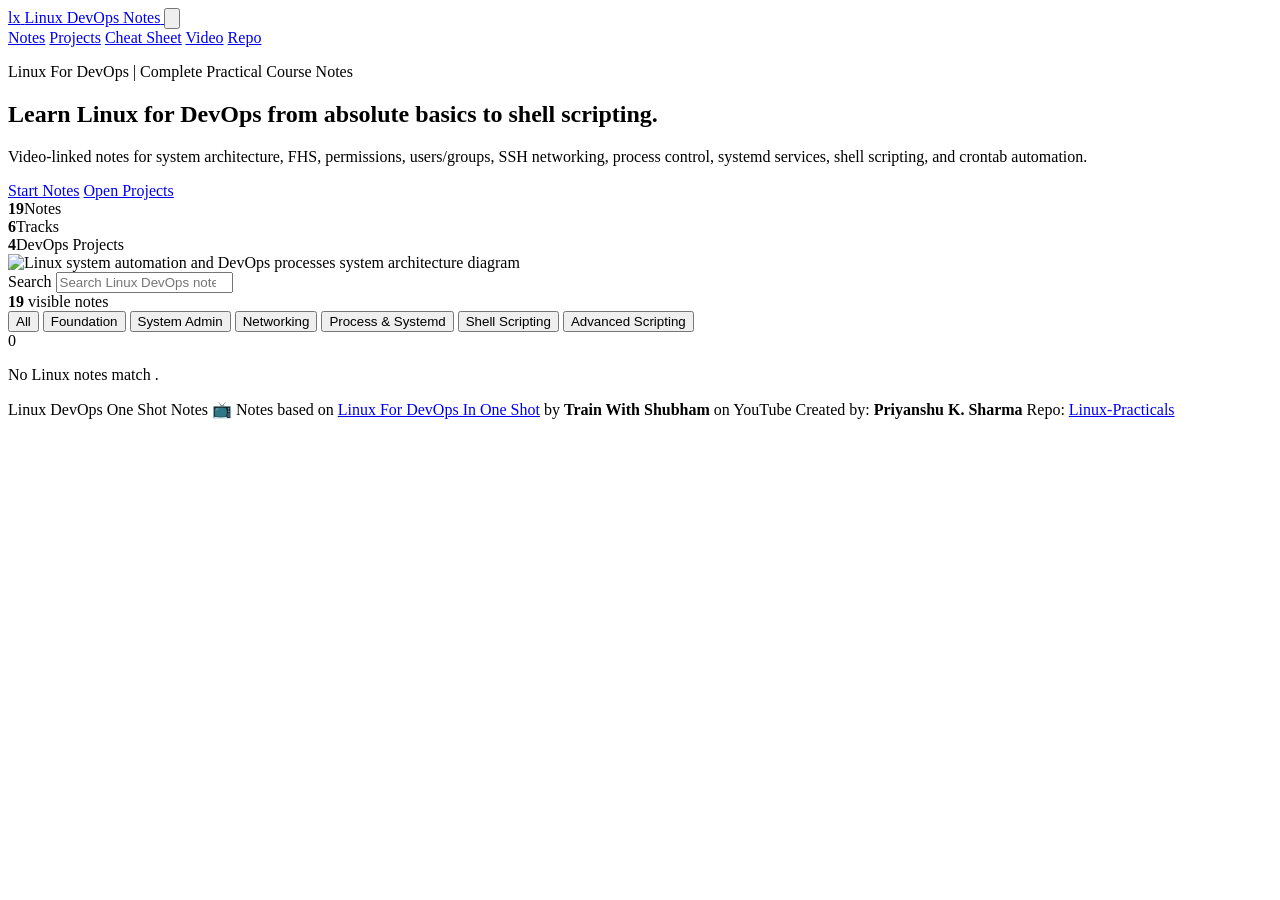
==== index.html @ 7790a695 "feat: implement full static site structure, project portfolio display, and note viewing functionalit" ====
<!DOCTYPE html>
<html lang="en">
<head>
  <meta charset="UTF-8">
  <meta name="viewport" content="width=device-width, initial-scale=1.0">
  <title>Linux For DevOps | One Shot Hindi Notes</title>
  <meta name="description" content="Multipage Linux and shell scripting notes based on Linux For DevOps In One Shot with hands-on DevOps scripts.">
  <link rel="preconnect" href="https://fonts.googleapis.com">
  <link rel="preconnect" href="https://fonts.gstatic.com" crossorigin>
  <link href="https://fonts.googleapis.com/css2?family=DM+Sans:wght@400;500;600;700&family=Space+Mono:wght@400;700&display=swap" rel="stylesheet">
  <link rel="icon" href="assets/favicon.svg" type="image/svg+xml">
  <link rel="stylesheet" href="assets/css/site.css">
</head>
<body>
  <header class="site-header">
    <a class="brand" href="index.html" aria-label="Linux Notes home">
      <span class="brand-mark">lx</span>
      <span>Linux DevOps Notes</span>
    </a>
    <button class="nav-toggle" id="navToggle" aria-label="Toggle navigation" aria-expanded="false" aria-controls="siteNav">
      <svg viewBox="0 0 18 18" aria-hidden="true">
        <line x1="1" y1="4" x2="17" y2="4"/>
        <line x1="1" y1="9" x2="17" y2="9"/>
        <line x1="1" y1="14" x2="17" y2="14"/>
      </svg>
    </button>
    <nav class="site-nav" id="siteNav" aria-label="Primary navigation">
      <a class="active" href="index.html">Notes</a>
      <a href="projects.html">Projects</a>
      <a href="cheat-sheet.html">Cheat Sheet</a>
      <a href="https://www.youtube.com/watch?v=e01GGTKmtpc" target="_blank" rel="noreferrer">Video</a>
      <a href="https://github.com/PriyanshuKSharma/Linux-Practicals" target="_blank" rel="noreferrer">Repo</a>
    </nav>
  </header>

  <section class="hero">
    <div class="hero-copy">
      <p class="eyebrow">Linux For DevOps | Complete Practical Course Notes</p>
      <h1>Learn Linux for DevOps from absolute basics to shell scripting.</h1>
      <p class="hero-sub">
        Video-linked notes for system architecture, FHS, permissions, users/groups, SSH networking, process control, systemd services, shell scripting, and crontab automation.
      </p>
      <div class="hero-actions">
        <a class="btn primary" href="note.html?id=intro">Start Notes</a>
        <a class="btn" href="projects.html">Open Projects</a>
      </div>
      <div class="hero-stats" aria-label="Site statistics">
        <div><strong id="statNotes">19</strong><span>Notes</span></div>
        <div><strong>6</strong><span>Tracks</span></div>
        <div><strong>4</strong><span>DevOps Projects</span></div>
      </div>
    </div>
    <div class="hero-illustration" aria-hidden="true">
      <img src="assets/hero-illustration.png" alt="Linux system automation and DevOps processes system architecture diagram">
    </div>
  </section>

  <section class="toolbar" aria-label="Notes search and filters">
    <label class="search-box" for="searchInput">
      <span>Search</span>
      <input id="searchInput" type="search" placeholder="Search Linux DevOps notes..." autocomplete="off">
    </label>
    <div class="visible-count"><strong id="visibleCount">19</strong> visible notes</div>
  </section>

  <div class="filter-bar" id="filterBar" aria-label="Note category filters">
    <button class="filter-btn active" data-cat="all">All</button>
    <button class="filter-btn" data-cat="foundation">Foundation</button>
    <button class="filter-btn" data-cat="system-admin">System Admin</button>
    <button class="filter-btn" data-cat="networking">Networking</button>
    <button class="filter-btn" data-cat="process-management">Process &amp; Systemd</button>
    <button class="filter-btn" data-cat="scripting-basics">Shell Scripting</button>
    <button class="filter-btn" data-cat="advanced-scripting">Advanced Scripting</button>
  </div>

  <main class="catalog" id="notesCatalog" aria-live="polite"></main>

  <div class="no-results" id="noResults">
    <div class="empty-mark">0</div>
    <p>No Linux notes match <strong id="noResultsQuery"></strong>.</p>
  </div>

  <footer class="site-footer">
    <span>Linux DevOps One Shot Notes</span>
    <span class="footer-credit">📺 Notes based on <a href="https://www.youtube.com/watch?v=e01GGTKmtpc" target="_blank" rel="noreferrer">Linux For DevOps In One Shot</a> by <strong>Train With Shubham</strong> on YouTube</span>
    <span>Created by: <strong>Priyanshu K. Sharma</strong></span>
    <span>Repo: <a href="https://github.com/PriyanshuKSharma/Linux-Practicals" target="_blank" rel="noreferrer">Linux-Practicals</a></span>
  </footer>

  <script src="assets/js/linux-notes.js"></script>
  <script src="assets/js/home.js"></script>
  <script src="assets/js/nav-toggle.js"></script>
</body>
</html>
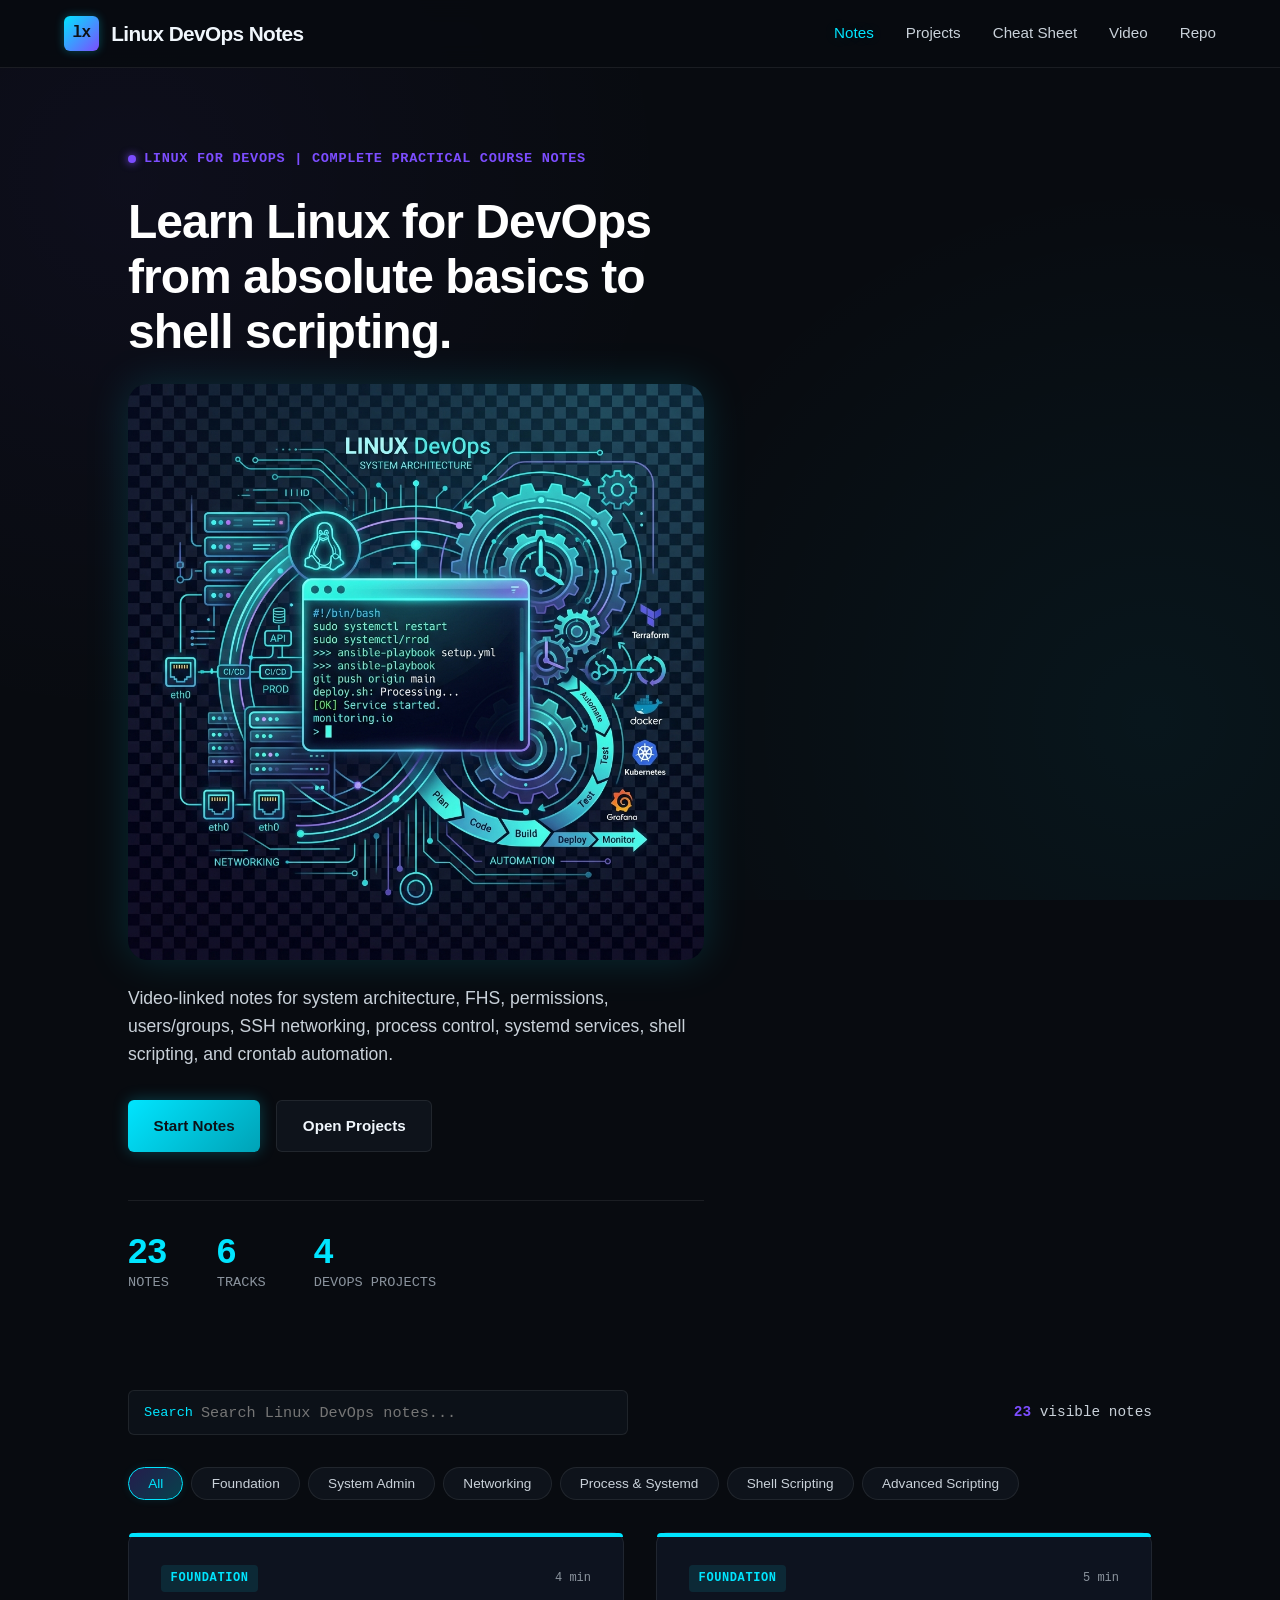
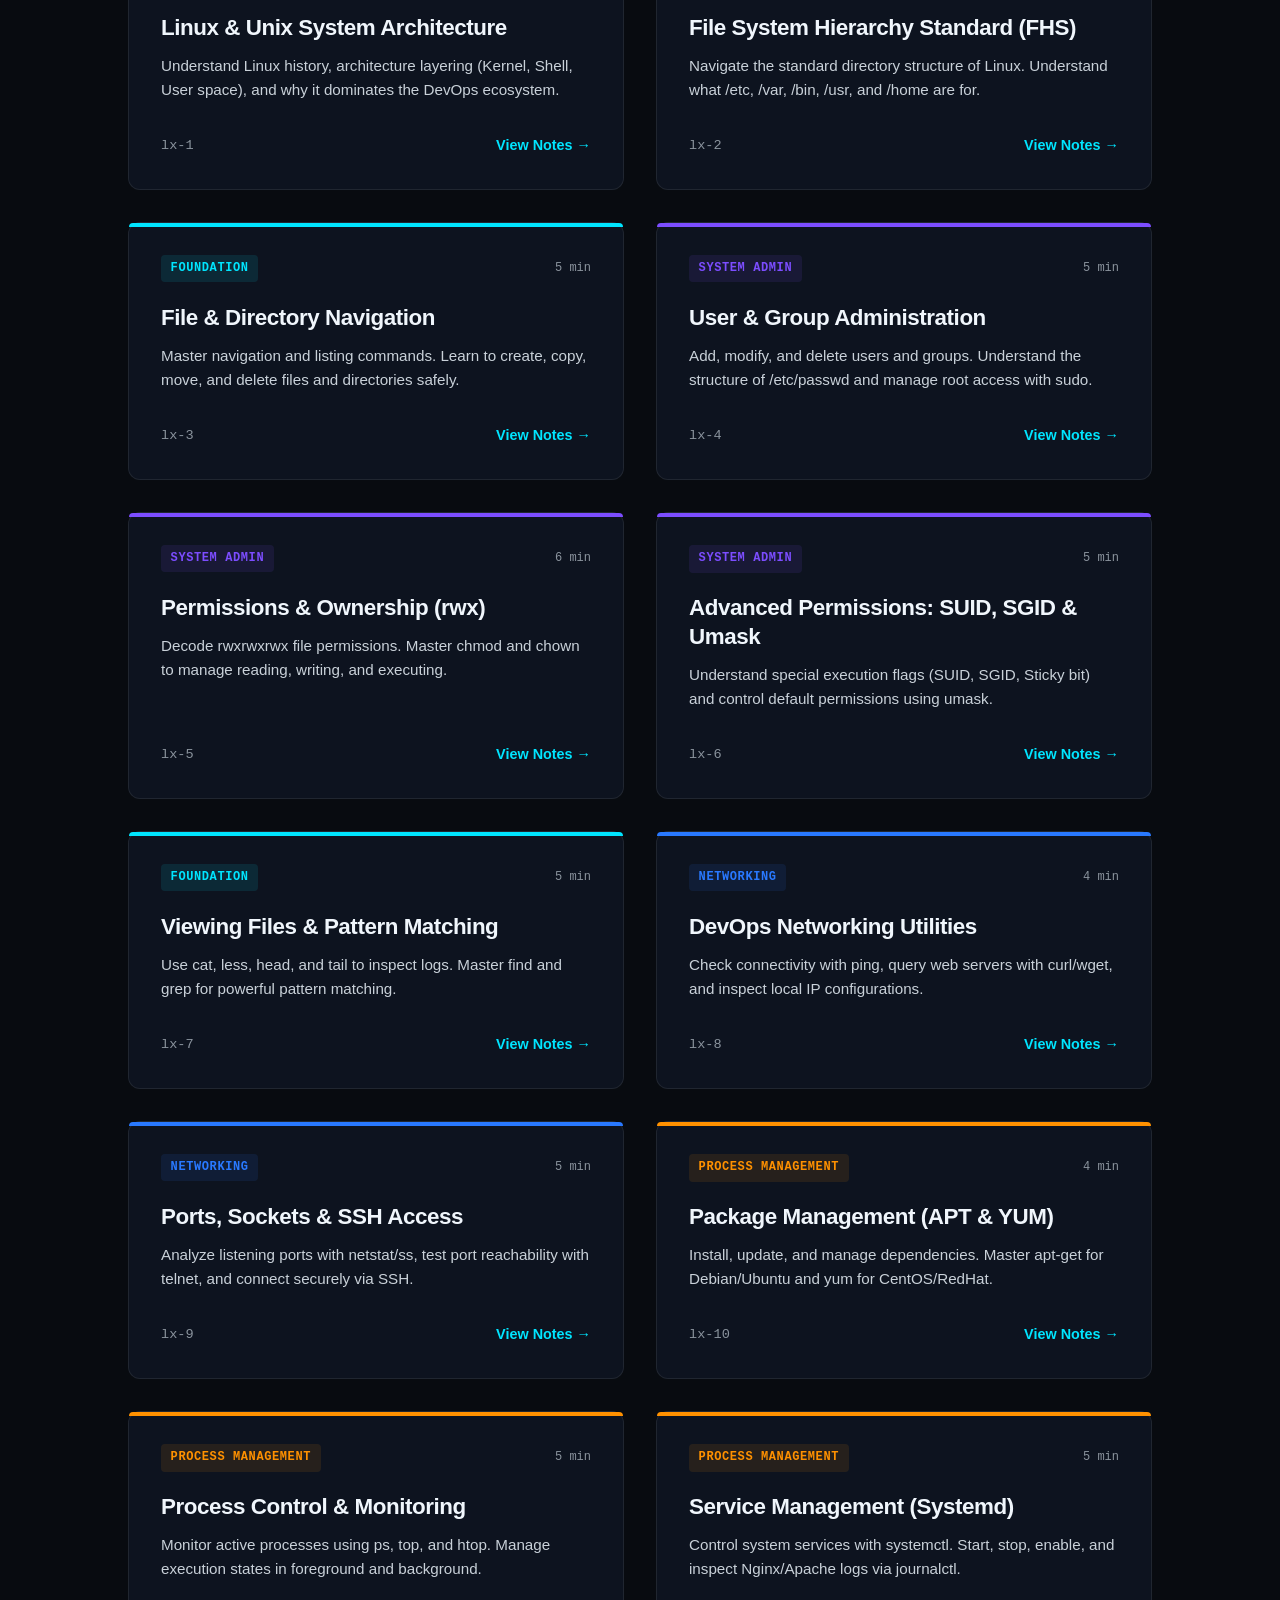
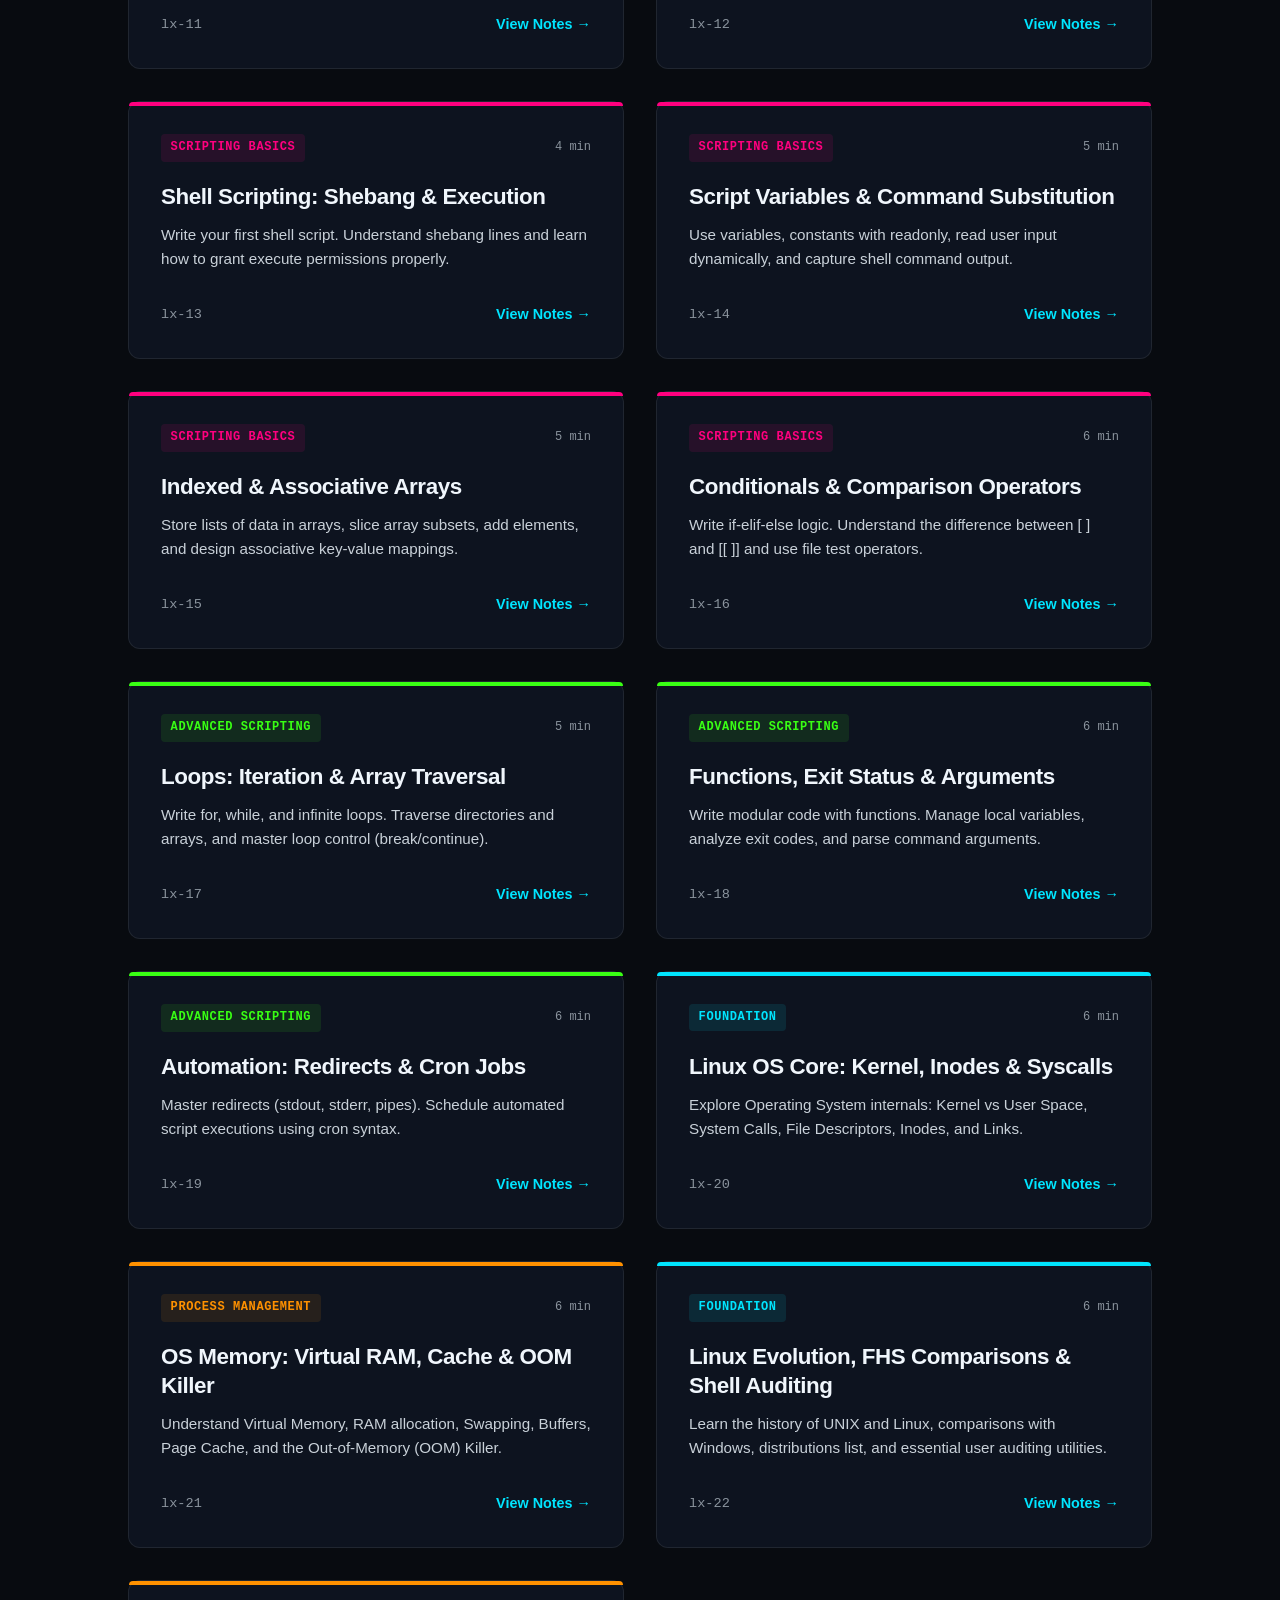
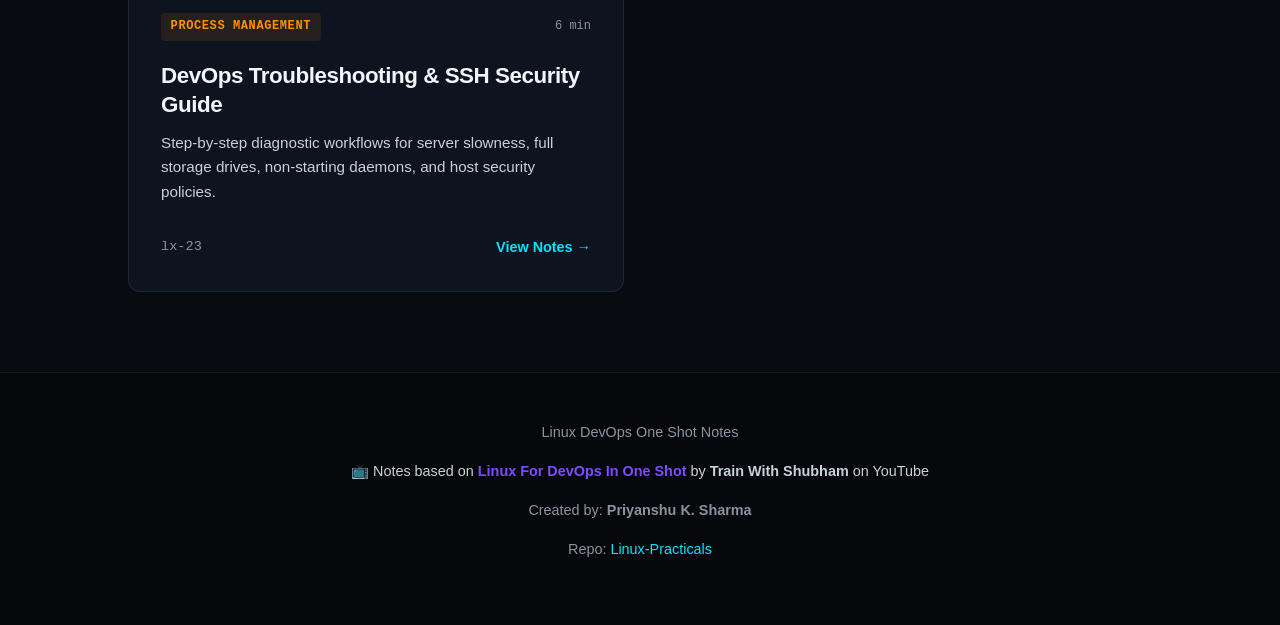
==== commit dc593d76: "refactor: update hero section layout using CSS grid for better element alignment and positioning" ====
--- a/index.html
+++ b/index.html
@@ -37,6 +37,9 @@
     <div class="hero-copy">
       <p class="eyebrow">Linux For DevOps | Complete Practical Course Notes</p>
       <h1>Learn Linux for DevOps from absolute basics to shell scripting.</h1>
+      <div class="hero-illustration" aria-hidden="true">
+        <img src="assets/hero-illustration.png" alt="Linux system automation and DevOps processes system architecture diagram">
+      </div>
       <p class="hero-sub">
         Video-linked notes for system architecture, FHS, permissions, users/groups, SSH networking, process control, systemd services, shell scripting, and crontab automation.
       </p>
@@ -49,9 +52,6 @@
         <div><strong>6</strong><span>Tracks</span></div>
         <div><strong>4</strong><span>DevOps Projects</span></div>
       </div>
-    </div>
-    <div class="hero-illustration" aria-hidden="true">
-      <img src="assets/hero-illustration.png" alt="Linux system automation and DevOps processes system architecture diagram">
     </div>
   </section>
 
--- a/assets/css/site.css
+++ b/assets/css/site.css
@@ -0,0 +1,1155 @@
+/* ==========================================================================
+   LINUX FOR DEVOPS NOTES - SITE.CSS
+   Theme: Teal-Cyberpunk / Terminal High-Tech
+   ========================================================================== */
+
+:root {
+  --bg-primary: #080b10;
+  --bg-secondary: #0e131b;
+  --bg-card: rgba(17, 25, 40, 0.65);
+  --bg-input: rgba(14, 19, 27, 0.8);
+  
+  --border-color: rgba(255, 255, 255, 0.08);
+  --border-color-glow: rgba(0, 229, 255, 0.25);
+  
+  --accent-teal: #00e5ff;
+  --accent-teal-glow: rgba(0, 229, 255, 0.15);
+  --accent-teal-dark: #00a2b6;
+  
+  --accent-purple: #7c4dff;
+  --accent-purple-glow: rgba(124, 77, 255, 0.2);
+  --accent-purple-dark: #5c35c9;
+  
+  --accent-green: #39ff14;
+  --accent-orange: #ff9100;
+  --accent-pink: #ff007f;
+  --accent-blue: #2979ff;
+
+  --text-primary: #f0f6fc;
+  --text-secondary: #c9d1d9;
+  --text-muted: #8b949e;
+  --text-inverse: #0d1117;
+  
+  --font-sans: 'DM Sans', -apple-system, BlinkMacSystemFont, "Segoe UI", Roboto, sans-serif;
+  --font-mono: 'Space Mono', SFMono-Regular, Consolas, "Liberation Mono", monospace;
+  
+  --transition-smooth: all 0.3s cubic-bezier(0.25, 0.8, 0.25, 1);
+  --shadow-glow: 0 0 15px rgba(0, 229, 255, 0.15);
+  --shadow-card: 0 8px 32px 0 rgba(0, 0, 0, 0.37);
+  --radius-sm: 6px;
+  --radius-md: 12px;
+  --radius-lg: 20px;
+}
+
+/* ==========================================================================
+   Base & Resets
+   ========================================================================== */
+
+* {
+  box-sizing: border-box;
+  margin: 0;
+  padding: 0;
+}
+
+html, body {
+  min-height: 100vh;
+  background-color: var(--bg-primary);
+  background-image: 
+    radial-gradient(circle at 10% 20%, rgba(124, 77, 255, 0.05) 0%, transparent 40%),
+    radial-gradient(circle at 90% 80%, rgba(0, 229, 255, 0.05) 0%, transparent 40%);
+  background-attachment: fixed;
+  color: var(--text-primary);
+  font-family: var(--font-sans);
+  line-height: 1.6;
+  -webkit-font-smoothing: antialiased;
+  -moz-osx-font-smoothing: grayscale;
+}
+
+/* Custom Scrollbar */
+::-webkit-scrollbar {
+  width: 10px;
+  height: 10px;
+}
+::-webkit-scrollbar-track {
+  background: var(--bg-primary);
+}
+::-webkit-scrollbar-thumb {
+  background: var(--bg-secondary);
+  border: 2px solid var(--bg-primary);
+  border-radius: 5px;
+}
+::-webkit-scrollbar-thumb:hover {
+  background: var(--accent-teal-dark);
+}
+
+a {
+  color: var(--accent-teal);
+  text-decoration: none;
+  transition: var(--transition-smooth);
+}
+a:hover {
+  color: var(--text-primary);
+  text-shadow: 0 0 8px rgba(0, 229, 255, 0.5);
+}
+
+/* ==========================================================================
+   Typography
+   ========================================================================== */
+
+h1, h2, h3, h4, h5, h6 {
+  font-weight: 700;
+  letter-spacing: -0.02em;
+  line-height: 1.25;
+  color: var(--text-primary);
+}
+
+/* ==========================================================================
+   Header Component
+   ========================================================================== */
+
+.site-header {
+  position: sticky;
+  top: 0;
+  z-index: 100;
+  display: flex;
+  justify-content: space-between;
+  align-items: center;
+  padding: 1rem 5%;
+  background: rgba(8, 11, 16, 0.85);
+  backdrop-filter: blur(12px);
+  -webkit-backdrop-filter: blur(12px);
+  border-bottom: 1px solid var(--border-color);
+  transition: var(--transition-smooth);
+}
+
+.brand {
+  display: flex;
+  align-items: center;
+  gap: 0.75rem;
+  font-size: 1.3rem;
+  font-weight: 700;
+  letter-spacing: -0.03em;
+  color: var(--text-primary);
+}
+.brand-mark {
+  display: flex;
+  align-items: center;
+  justify-content: center;
+  width: 2.2rem;
+  height: 2.2rem;
+  border-radius: var(--radius-sm);
+  background: linear-gradient(135deg, var(--accent-teal), var(--accent-purple));
+  color: var(--text-inverse);
+  font-family: var(--font-mono);
+  font-size: 1rem;
+  font-weight: bold;
+  box-shadow: 0 0 10px rgba(0, 229, 255, 0.3);
+}
+
+.nav-toggle {
+  display: none;
+  background: none;
+  border: none;
+  cursor: pointer;
+  padding: 0.5rem;
+}
+.nav-toggle svg {
+  width: 24px;
+  height: 24px;
+  stroke: var(--text-primary);
+  stroke-width: 2;
+  stroke-linecap: round;
+}
+
+.site-nav {
+  display: flex;
+  align-items: center;
+  gap: 2rem;
+}
+.site-nav a {
+  font-size: 0.95rem;
+  font-weight: 500;
+  color: var(--text-secondary);
+}
+.site-nav a.active,
+.site-nav a:hover {
+  color: var(--accent-teal);
+  text-shadow: var(--shadow-glow);
+}
+
+/* ==========================================================================
+   Hero Section
+   ========================================================================== */
+
+.hero {
+  display: grid;
+  grid-template-columns: 1.2fr 0.8fr;
+  align-items: center;
+  gap: 4rem;
+  padding: 5rem 10% 4rem;
+  max-width: 1400px;
+  margin: 0 auto;
+}
+
+.hero-copy {
+  display: flex;
+  flex-direction: column;
+  gap: 1.5rem;
+}
+
+.eyebrow {
+  font-family: var(--font-mono);
+  font-size: 0.85rem;
+  font-weight: bold;
+  letter-spacing: 0.05em;
+  text-transform: uppercase;
+  color: var(--accent-purple);
+  display: flex;
+  align-items: center;
+  gap: 0.5rem;
+}
+.eyebrow::before {
+  content: "";
+  display: inline-block;
+  width: 8px;
+  height: 8px;
+  border-radius: 50%;
+  background: var(--accent-purple);
+  box-shadow: 0 0 8px var(--accent-purple);
+}
+
+.hero h1 {
+  font-size: 3rem;
+  line-height: 1.15;
+  color: #ffffff;
+}
+
+.hero-sub {
+  font-size: 1.1rem;
+  color: var(--text-secondary);
+  max-width: 580px;
+}
+
+.hero-actions {
+  display: flex;
+  gap: 1rem;
+  margin-top: 0.5rem;
+}
+
+.btn {
+  display: inline-flex;
+  align-items: center;
+  justify-content: center;
+  padding: 0.8rem 1.6rem;
+  border-radius: var(--radius-sm);
+  font-size: 0.95rem;
+  font-weight: 600;
+  cursor: pointer;
+  transition: var(--transition-smooth);
+  background: var(--bg-secondary);
+  border: 1px solid var(--border-color);
+  color: var(--text-primary);
+}
+.btn:hover {
+  border-color: var(--accent-teal);
+  transform: translateY(-2px);
+  box-shadow: 0 5px 15px rgba(0, 0, 0, 0.3);
+}
+.btn.primary {
+  background: linear-gradient(135deg, var(--accent-teal), var(--accent-teal-dark));
+  color: var(--text-inverse);
+  border: none;
+  box-shadow: 0 0 15px rgba(0, 229, 255, 0.25);
+}
+.btn.primary:hover {
+  box-shadow: 0 0 25px rgba(0, 229, 255, 0.45);
+  transform: translateY(-2px);
+}
+
+.hero-stats {
+  display: flex;
+  gap: 3rem;
+  margin-top: 1.5rem;
+  padding-top: 2rem;
+  border-top: 1px solid var(--border-color);
+}
+.hero-stats div {
+  display: flex;
+  flex-direction: column;
+}
+.hero-stats strong {
+  font-size: 2.2rem;
+  font-weight: 700;
+  color: var(--accent-teal);
+  line-height: 1;
+}
+.hero-stats span {
+  font-size: 0.85rem;
+  font-family: var(--font-mono);
+  color: var(--text-muted);
+  text-transform: uppercase;
+  margin-top: 0.25rem;
+}
+
+.hero-illustration {
+  display: flex;
+  justify-content: center;
+  align-items: center;
+}
+.hero-illustration img {
+  max-width: 100%;
+  height: auto;
+  border-radius: var(--radius-lg);
+  filter: drop-shadow(0 0 20px rgba(0, 229, 255, 0.15));
+}
+
+/* ==========================================================================
+   Toolbar & Filters
+   ========================================================================== */
+
+.toolbar {
+  display: flex;
+  justify-content: space-between;
+  align-items: center;
+  gap: 2rem;
+  padding: 2rem 10% 1rem;
+  max-width: 1400px;
+  margin: 0 auto;
+}
+
+.search-box {
+  position: relative;
+  display: flex;
+  align-items: center;
+  flex: 1;
+  max-width: 500px;
+}
+.search-box span {
+  position: absolute;
+  left: 1rem;
+  font-family: var(--font-mono);
+  font-size: 0.85rem;
+  color: var(--accent-teal);
+  pointer-events: none;
+}
+.search-box input {
+  width: 100%;
+  padding: 0.8rem 1rem 0.8rem 4.5rem;
+  border-radius: var(--radius-sm);
+  background: var(--bg-input);
+  border: 1px solid var(--border-color);
+  color: var(--text-primary);
+  font-family: var(--font-mono);
+  font-size: 0.95rem;
+  outline: none;
+  transition: var(--transition-smooth);
+}
+.search-box input:focus {
+  border-color: var(--accent-teal);
+  box-shadow: 0 0 12px rgba(0, 229, 255, 0.15);
+}
+
+.visible-count {
+  font-size: 0.9rem;
+  color: var(--text-secondary);
+  font-family: var(--font-mono);
+}
+.visible-count strong {
+  color: var(--accent-purple);
+}
+
+.filter-bar {
+  display: flex;
+  flex-wrap: wrap;
+  gap: 0.5rem;
+  padding: 1rem 10% 2rem;
+  max-width: 1400px;
+  margin: 0 auto;
+}
+
+.filter-btn {
+  background: var(--bg-secondary);
+  border: 1px solid var(--border-color);
+  color: var(--text-secondary);
+  padding: 0.5rem 1.2rem;
+  border-radius: 30px;
+  font-size: 0.85rem;
+  font-weight: 500;
+  cursor: pointer;
+  transition: var(--transition-smooth);
+}
+.filter-btn:hover {
+  border-color: var(--accent-teal);
+  color: var(--text-primary);
+}
+.filter-btn.active {
+  background: linear-gradient(135deg, rgba(124, 77, 255, 0.25), rgba(0, 229, 255, 0.25));
+  border-color: var(--accent-teal);
+  color: var(--accent-teal);
+  box-shadow: 0 0 8px rgba(0, 229, 255, 0.1);
+}
+
+/* ==========================================================================
+   Catalog (Cards Grid)
+   ========================================================================== */
+
+.catalog {
+  display: grid;
+  grid-template-columns: repeat(auto-fill, minmax(340px, 1fr));
+  gap: 2rem;
+  padding: 0 10% 5rem;
+  max-width: 1400px;
+  margin: 0 auto;
+  min-height: 200px;
+}
+
+.note-card {
+  position: relative;
+  display: flex;
+  flex-direction: column;
+  background: var(--bg-card);
+  border: 1px solid var(--border-color);
+  border-radius: var(--radius-md);
+  padding: 2rem;
+  backdrop-filter: blur(16px);
+  -webkit-backdrop-filter: blur(16px);
+  transition: var(--transition-smooth);
+}
+.note-card::before {
+  content: "";
+  position: absolute;
+  top: 0;
+  left: 0;
+  width: 100%;
+  height: 4px;
+  border-top-left-radius: var(--radius-md);
+  border-top-right-radius: var(--radius-md);
+  background: transparent;
+  transition: var(--transition-smooth);
+}
+.note-card:hover {
+  transform: translateY(-5px);
+  border-color: var(--border-color-glow);
+  box-shadow: var(--shadow-card), 0 5px 15px rgba(0, 229, 255, 0.05);
+}
+
+/* Tracks Color Coding */
+.note-card[data-track="foundation"]::before { background: var(--accent-teal); }
+.note-card[data-track="system-admin"]::before { background: var(--accent-purple); }
+.note-card[data-track="networking"]::before { background: var(--accent-blue); }
+.note-card[data-track="process-management"]::before { background: var(--accent-orange); }
+.note-card[data-track="scripting-basics"]::before { background: var(--accent-pink); }
+.note-card[data-track="advanced-scripting"]::before { background: var(--accent-green); }
+
+.card-meta {
+  display: flex;
+  justify-content: space-between;
+  align-items: center;
+  margin-bottom: 1.25rem;
+}
+.card-track {
+  font-family: var(--font-mono);
+  font-size: 0.75rem;
+  font-weight: bold;
+  text-transform: uppercase;
+  letter-spacing: 0.05em;
+  padding: 0.25rem 0.6rem;
+  border-radius: 4px;
+  background: rgba(255, 255, 255, 0.05);
+}
+
+.note-card[data-track="foundation"] .card-track { color: var(--accent-teal); background: rgba(0, 229, 255, 0.1); }
+.note-card[data-track="system-admin"] .card-track { color: var(--accent-purple); background: rgba(124, 77, 255, 0.1); }
+.note-card[data-track="networking"] .card-track { color: var(--accent-blue); background: rgba(41, 121, 255, 0.1); }
+.note-card[data-track="process-management"] .card-track { color: var(--accent-orange); background: rgba(255, 145, 0, 0.1); }
+.note-card[data-track="scripting-basics"] .card-track { color: var(--accent-pink); background: rgba(255, 0, 127, 0.1); }
+.note-card[data-track="advanced-scripting"] .card-track { color: var(--accent-green); background: rgba(57, 255, 20, 0.1); }
+
+.card-read-time {
+  font-family: var(--font-mono);
+  font-size: 0.75rem;
+  color: var(--text-muted);
+}
+
+.note-card h3 {
+  font-size: 1.4rem;
+  margin-bottom: 0.75rem;
+  color: var(--text-primary);
+  line-height: 1.3;
+}
+.note-card p {
+  font-size: 0.95rem;
+  color: var(--text-secondary);
+  margin-bottom: 2rem;
+  flex-grow: 1;
+}
+
+.card-footer {
+  display: flex;
+  justify-content: space-between;
+  align-items: center;
+  margin-top: auto;
+}
+.card-num {
+  font-family: var(--font-mono);
+  font-size: 0.85rem;
+  color: var(--text-muted);
+}
+.card-link {
+  font-weight: 600;
+  font-size: 0.9rem;
+  display: flex;
+  align-items: center;
+  gap: 0.25rem;
+}
+.card-link::after {
+  content: "→";
+  transition: transform 0.2s ease;
+}
+.note-card:hover .card-link::after {
+  transform: translateX(4px);
+}
+
+/* ==========================================================================
+   No Results & Empty States
+   ========================================================================== */
+
+.no-results {
+  display: none;
+  flex-direction: column;
+  align-items: center;
+  justify-content: center;
+  text-align: center;
+  padding: 4rem 10%;
+  max-width: 600px;
+  margin: 0 auto;
+  gap: 1rem;
+}
+.no-results.visible {
+  display: flex;
+}
+.empty-mark {
+  font-family: var(--font-mono);
+  font-size: 5rem;
+  font-weight: 700;
+  line-height: 1;
+  color: var(--accent-purple);
+  opacity: 0.3;
+}
+.no-results p {
+  font-size: 1.1rem;
+  color: var(--text-secondary);
+}
+.no-results strong {
+  color: var(--accent-teal);
+  font-family: var(--font-mono);
+}
+
+/* ==========================================================================
+   Note Detail View Layout (`note.html`)
+   ========================================================================== */
+
+.note-view-container {
+  display: grid;
+  grid-template-columns: 320px 1fr;
+  max-width: 1600px;
+  margin: 0 auto;
+  padding: 2rem 5% 5rem;
+  gap: 3rem;
+}
+
+/* Sidebar Index */
+.note-sidebar {
+  position: sticky;
+  top: 6rem;
+  max-height: calc(100vh - 8rem);
+  overflow-y: auto;
+  padding-right: 1rem;
+  display: flex;
+  flex-direction: column;
+  gap: 2rem;
+  border-right: 1px solid var(--border-color);
+}
+.sidebar-track-group {
+  display: flex;
+  flex-direction: column;
+  gap: 0.5rem;
+}
+.sidebar-track-title {
+  font-family: var(--font-mono);
+  font-size: 0.75rem;
+  font-weight: bold;
+  text-transform: uppercase;
+  color: var(--text-muted);
+  letter-spacing: 0.05em;
+  margin-bottom: 0.25rem;
+}
+.sidebar-list {
+  display: flex;
+  flex-direction: column;
+  gap: 0.25rem;
+  list-style: none;
+}
+.sidebar-list a {
+  display: block;
+  font-size: 0.9rem;
+  padding: 0.4rem 0.8rem;
+  border-radius: var(--radius-sm);
+  color: var(--text-secondary);
+  transition: var(--transition-smooth);
+}
+.sidebar-list a:hover {
+  background: rgba(255, 255, 255, 0.03);
+  color: var(--accent-teal);
+}
+.sidebar-list li.active a {
+  background: rgba(0, 229, 255, 0.08);
+  border: 1px solid rgba(0, 229, 255, 0.15);
+  color: var(--accent-teal);
+  font-weight: 600;
+}
+
+/* Note Content Area */
+.note-content-wrapper {
+  max-width: 900px;
+}
+.breadcrumbs {
+  font-family: var(--font-mono);
+  font-size: 0.85rem;
+  color: var(--text-muted);
+  margin-bottom: 1.5rem;
+  display: flex;
+  align-items: center;
+  gap: 0.5rem;
+}
+.breadcrumbs span {
+  color: var(--text-secondary);
+}
+
+.note-header {
+  margin-bottom: 3rem;
+  border-bottom: 1px solid var(--border-color);
+  padding-bottom: 2rem;
+}
+.note-header-meta {
+  display: flex;
+  align-items: center;
+  gap: 1.5rem;
+  margin-bottom: 1rem;
+}
+.note-header h1 {
+  font-size: 2.8rem;
+  letter-spacing: -0.03em;
+  color: var(--text-light);
+  margin-bottom: 1rem;
+}
+.video-timestamp-btn {
+  display: inline-flex;
+  align-items: center;
+  gap: 0.5rem;
+  font-family: var(--font-mono);
+  font-size: 0.85rem;
+  font-weight: bold;
+  color: #ff0000;
+  background: rgba(255, 0, 0, 0.08);
+  border: 1px solid rgba(255, 0, 0, 0.2);
+  padding: 0.4rem 0.8rem;
+  border-radius: 4px;
+  transition: var(--transition-smooth);
+}
+.video-timestamp-btn:hover {
+  background: #ff0000;
+  color: #ffffff;
+  box-shadow: 0 0 10px rgba(255, 0, 0, 0.3);
+}
+.video-timestamp-btn svg {
+  fill: currentColor;
+  width: 14px;
+  height: 14px;
+}
+
+/* Tab Panels & Accordions */
+.content-section {
+  display: flex;
+  flex-direction: column;
+  gap: 2.5rem;
+}
+.concept-block h2 {
+  font-size: 1.6rem;
+  margin-bottom: 1rem;
+  color: var(--accent-teal);
+  border-left: 4px solid var(--accent-teal);
+  padding-left: 0.75rem;
+}
+.concept-block p {
+  color: var(--text-secondary);
+  font-size: 1.05rem;
+  margin-bottom: 1.5rem;
+}
+
+/* Callout Alerts */
+.callout {
+  border-radius: var(--radius-sm);
+  border-left: 4px solid;
+  padding: 1.25rem 1.5rem;
+  margin: 1.5rem 0;
+  background: var(--bg-secondary);
+}
+.callout.tip {
+  border-color: var(--accent-teal);
+  background: rgba(0, 229, 255, 0.03);
+}
+.callout.warning {
+  border-color: var(--accent-orange);
+  background: rgba(255, 145, 0, 0.03);
+}
+.callout-title {
+  font-family: var(--font-mono);
+  font-size: 0.85rem;
+  font-weight: bold;
+  text-transform: uppercase;
+  margin-bottom: 0.5rem;
+  letter-spacing: 0.05em;
+  display: flex;
+  align-items: center;
+  gap: 0.5rem;
+}
+.callout.tip .callout-title { color: var(--accent-teal); }
+.callout.warning .callout-title { color: var(--accent-orange); }
+
+/* Code terminal view */
+.terminal-block {
+  background: #05080c;
+  border: 1px solid var(--border-color);
+  border-radius: var(--radius-md);
+  margin: 1.5rem 0;
+  overflow: hidden;
+  box-shadow: 0 10px 30px rgba(0,0,0,0.4);
+}
+.terminal-header {
+  background: #0c1017;
+  padding: 0.75rem 1.25rem;
+  display: flex;
+  justify-content: space-between;
+  align-items: center;
+  border-bottom: 1px solid var(--border-color);
+}
+.terminal-dots {
+  display: flex;
+  gap: 0.35rem;
+}
+.terminal-dot {
+  width: 10px;
+  height: 10px;
+  border-radius: 50%;
+  background: rgba(255, 255, 255, 0.2);
+}
+.terminal-dot:nth-child(1) { background: #ff5f56; }
+.terminal-dot:nth-child(2) { background: #ffbd2e; }
+.terminal-dot:nth-child(3) { background: #27c93f; }
+.terminal-title {
+  font-family: var(--font-mono);
+  font-size: 0.8rem;
+  color: var(--text-muted);
+}
+.btn-copy {
+  background: transparent;
+  border: 1px solid var(--border-color);
+  color: var(--text-muted);
+  font-family: var(--font-mono);
+  font-size: 0.75rem;
+  padding: 0.25rem 0.5rem;
+  border-radius: 4px;
+  cursor: pointer;
+  transition: var(--transition-smooth);
+}
+.btn-copy:hover {
+  color: var(--accent-teal);
+  border-color: var(--accent-teal);
+}
+.terminal-content {
+  padding: 1.25rem;
+  overflow-x: auto;
+}
+.terminal-content pre {
+  margin: 0;
+}
+.terminal-content code {
+  font-family: var(--font-mono);
+  font-size: 0.92rem;
+  color: #a9b1d6;
+  white-space: pre;
+}
+
+/* Code tokens */
+.terminal-content .c-comment  { color: #565f89; font-style: italic; }
+.terminal-content .c-command  { color: #7cfc00; font-weight: bold; }
+.terminal-content .c-keyword  { color: #bb9af7; }
+.terminal-content .c-variable { color: #e0af68; }
+.terminal-content .c-string   { color: #9ece6a; }
+.terminal-content .c-prompt   { color: #00e5ff; font-weight: bold; user-select: none; }
+
+/* Note Pagination */
+.note-pagination {
+  display: flex;
+  justify-content: space-between;
+  gap: 2rem;
+  margin-top: 5rem;
+  padding-top: 2rem;
+  border-top: 1px solid var(--border-color);
+}
+.pag-btn {
+  display: flex;
+  flex-direction: column;
+  gap: 0.25rem;
+  flex: 1;
+  padding: 1.25rem;
+  background: var(--bg-card);
+  border: 1px solid var(--border-color);
+  border-radius: var(--radius-md);
+  transition: var(--transition-smooth);
+}
+.pag-btn:hover {
+  border-color: var(--accent-teal);
+  background: rgba(0, 229, 255, 0.02);
+  transform: translateY(-2px);
+}
+.pag-btn.next {
+  text-align: right;
+  align-items: flex-end;
+}
+.pag-label {
+  font-family: var(--font-mono);
+  font-size: 0.75rem;
+  color: var(--text-muted);
+  text-transform: uppercase;
+  letter-spacing: 0.05em;
+}
+.pag-title {
+  font-size: 1.1rem;
+  font-weight: 600;
+  color: var(--text-primary);
+}
+
+/* ==========================================================================
+   Cheat Sheet Page Layout (`cheat-sheet.html`)
+   ========================================================================== */
+
+.cheat-sheet-layout {
+  max-width: 1400px;
+  margin: 0 auto;
+  padding: 3rem 10% 5rem;
+}
+.cheat-sheet-header {
+  text-align: center;
+  max-width: 700px;
+  margin: 0 auto 3rem;
+}
+.cheat-sheet-header h1 {
+  font-size: 2.6rem;
+  margin-bottom: 1rem;
+}
+.cheat-sheet-header p {
+  font-size: 1.1rem;
+  color: var(--text-secondary);
+}
+
+.cheat-section {
+  margin-bottom: 4rem;
+}
+.cheat-section-title {
+  font-size: 1.6rem;
+  color: var(--accent-teal);
+  margin-bottom: 1.5rem;
+  border-bottom: 2px solid var(--border-color);
+  padding-bottom: 0.5rem;
+  display: flex;
+  align-items: center;
+  gap: 0.75rem;
+}
+
+.cheat-table-wrapper {
+  overflow-x: auto;
+  border-radius: var(--radius-md);
+  border: 1px solid var(--border-color);
+  background: var(--bg-card);
+}
+.cheat-table {
+  width: 100%;
+  border-collapse: collapse;
+  text-align: left;
+}
+.cheat-table th, 
+.cheat-table td {
+  padding: 1rem 1.5rem;
+  font-size: 0.95rem;
+}
+.cheat-table th {
+  background: #0f141f;
+  font-family: var(--font-mono);
+  font-size: 0.8rem;
+  color: var(--accent-purple);
+  text-transform: uppercase;
+  letter-spacing: 0.05em;
+  border-bottom: 1px solid var(--border-color);
+}
+.cheat-table tr {
+  border-bottom: 1px solid rgba(255, 255, 255, 0.04);
+}
+.cheat-table tr:last-child {
+  border-bottom: none;
+}
+.cheat-table td strong {
+  color: var(--text-light);
+}
+.cheat-table td code {
+  font-family: var(--font-mono);
+  color: var(--accent-teal);
+  background: rgba(0, 229, 255, 0.08);
+  padding: 0.25rem 0.5rem;
+  border-radius: 4px;
+  font-size: 0.9rem;
+}
+.cheat-table td.cmd-cell {
+  display: flex;
+  align-items: center;
+  justify-content: space-between;
+  gap: 1rem;
+}
+.cheat-table .btn-copy {
+  opacity: 0;
+  transition: var(--transition-smooth);
+}
+.cheat-table tr:hover .btn-copy {
+  opacity: 1;
+}
+
+/* ==========================================================================
+   Projects Page Layout (`projects.html`)
+   ========================================================================== */
+
+.projects-layout {
+  max-width: 1200px;
+  margin: 0 auto;
+  padding: 3rem 10% 5rem;
+}
+.projects-header {
+  text-align: center;
+  max-width: 700px;
+  margin: 0 auto 4rem;
+}
+.projects-header h1 {
+  font-size: 2.6rem;
+  margin-bottom: 1rem;
+}
+.projects-header p {
+  font-size: 1.1rem;
+  color: var(--text-secondary);
+}
+
+.projects-list {
+  display: flex;
+  flex-direction: column;
+  gap: 4rem;
+}
+.project-item {
+  display: grid;
+  grid-template-columns: 1fr;
+  background: var(--bg-card);
+  border: 1px solid var(--border-color);
+  border-radius: var(--radius-lg);
+  padding: 3rem;
+  gap: 2rem;
+  backdrop-filter: blur(16px);
+  -webkit-backdrop-filter: blur(16px);
+}
+.project-details {
+  display: flex;
+  flex-direction: column;
+  gap: 1.25rem;
+}
+.project-num {
+  font-family: var(--font-mono);
+  font-size: 0.85rem;
+  color: var(--accent-teal);
+  text-transform: uppercase;
+  font-weight: bold;
+}
+.project-details h2 {
+  font-size: 2rem;
+  color: var(--text-light);
+}
+.project-details p {
+  font-size: 1.05rem;
+  color: var(--text-secondary);
+}
+.project-steps {
+  list-style: none;
+  display: flex;
+  flex-direction: column;
+  gap: 0.75rem;
+  margin: 0.5rem 0 1.5rem;
+}
+.project-steps li {
+  display: flex;
+  align-items: flex-start;
+  gap: 0.75rem;
+  font-size: 0.95rem;
+  color: var(--text-secondary);
+}
+.project-steps li::before {
+  content: "✔";
+  color: var(--accent-green);
+  font-weight: bold;
+}
+.project-actions {
+  display: flex;
+  gap: 1rem;
+}
+
+/* ==========================================================================
+   Footer Component
+   ========================================================================== */
+
+.site-footer {
+  display: flex;
+  flex-direction: column;
+  align-items: center;
+  justify-content: center;
+  gap: 1rem;
+  padding: 3rem 10% 4rem;
+  border-top: 1px solid var(--border-color);
+  background: #05070a;
+  text-align: center;
+  font-size: 0.9rem;
+  color: var(--text-muted);
+}
+.site-footer span {
+  display: block;
+}
+.footer-credit {
+  color: var(--text-secondary);
+}
+.footer-credit a {
+  color: var(--accent-purple);
+  font-weight: 600;
+}
+
+/* ==========================================================================
+   Responsive Breakpoints
+   ========================================================================== */
+
+@media (max-width: 1024px) {
+  .hero {
+    grid-template-columns: 1fr;
+    gap: 3rem;
+    padding: 3rem 5% 4rem;
+    text-align: center;
+  }
+  .hero-copy {
+    align-items: center;
+  }
+  .hero-stats {
+    justify-content: center;
+    width: 100%;
+  }
+  .hero-sub {
+    margin: 0 auto;
+  }
+  .hero-illustration {
+    order: -1;
+    max-width: 500px;
+    margin: 0 auto;
+  }
+  
+  .note-view-container {
+    grid-template-columns: 1fr;
+    gap: 2rem;
+  }
+  .note-sidebar {
+    display: none; /* Hide sidebar index on tablets/mobile, can use index page for navigation */
+  }
+  .note-header h1 {
+    font-size: 2.2rem;
+  }
+}
+
+@media (max-width: 768px) {
+  .site-header {
+    padding: 1rem 1.5rem;
+  }
+  .nav-toggle {
+    display: block;
+  }
+  .site-nav {
+    position: absolute;
+    top: 100%;
+    left: 0;
+    width: 100%;
+    background: #080b10;
+    flex-direction: column;
+    padding: 1.5rem 0;
+    gap: 1.25rem;
+    border-bottom: 1px solid var(--border-color);
+    transform: translateY(-10px);
+    opacity: 0;
+    pointer-events: none;
+    transition: var(--transition-smooth);
+  }
+  .site-nav.open {
+    transform: translateY(0);
+    opacity: 1;
+    pointer-events: auto;
+  }
+  
+  .hero h1 {
+    font-size: 2.2rem;
+  }
+  .hero-stats {
+    gap: 1.5rem;
+  }
+  .hero-stats strong {
+    font-size: 1.8rem;
+  }
+  
+  .toolbar {
+    flex-direction: column;
+    align-items: stretch;
+    gap: 1rem;
+    padding: 1.5rem 1.5rem 0.5rem;
+  }
+  .filter-bar {
+    padding: 0.5rem 1.5rem 1.5rem;
+  }
+  .catalog {
+    padding: 0 1.5rem 4rem;
+    grid-template-columns: 1fr;
+  }
+  
+  .note-view-container {
+    padding: 1.5rem 1.5rem 4rem;
+  }
+  .note-header-meta {
+    flex-direction: column;
+    align-items: flex-start;
+    gap: 0.5rem;
+  }
+  
+  .cheat-sheet-layout {
+    padding: 2rem 1.5rem 4rem;
+  }
+  .projects-layout {
+    padding: 2rem 1.5rem 4rem;
+  }
+  .project-item {
+    padding: 1.5rem;
+  }
+  .project-details h2 {
+    font-size: 1.6rem;
+  }
+  
+  .note-pagination {
+    flex-direction: column;
+    gap: 1rem;
+  }
+}
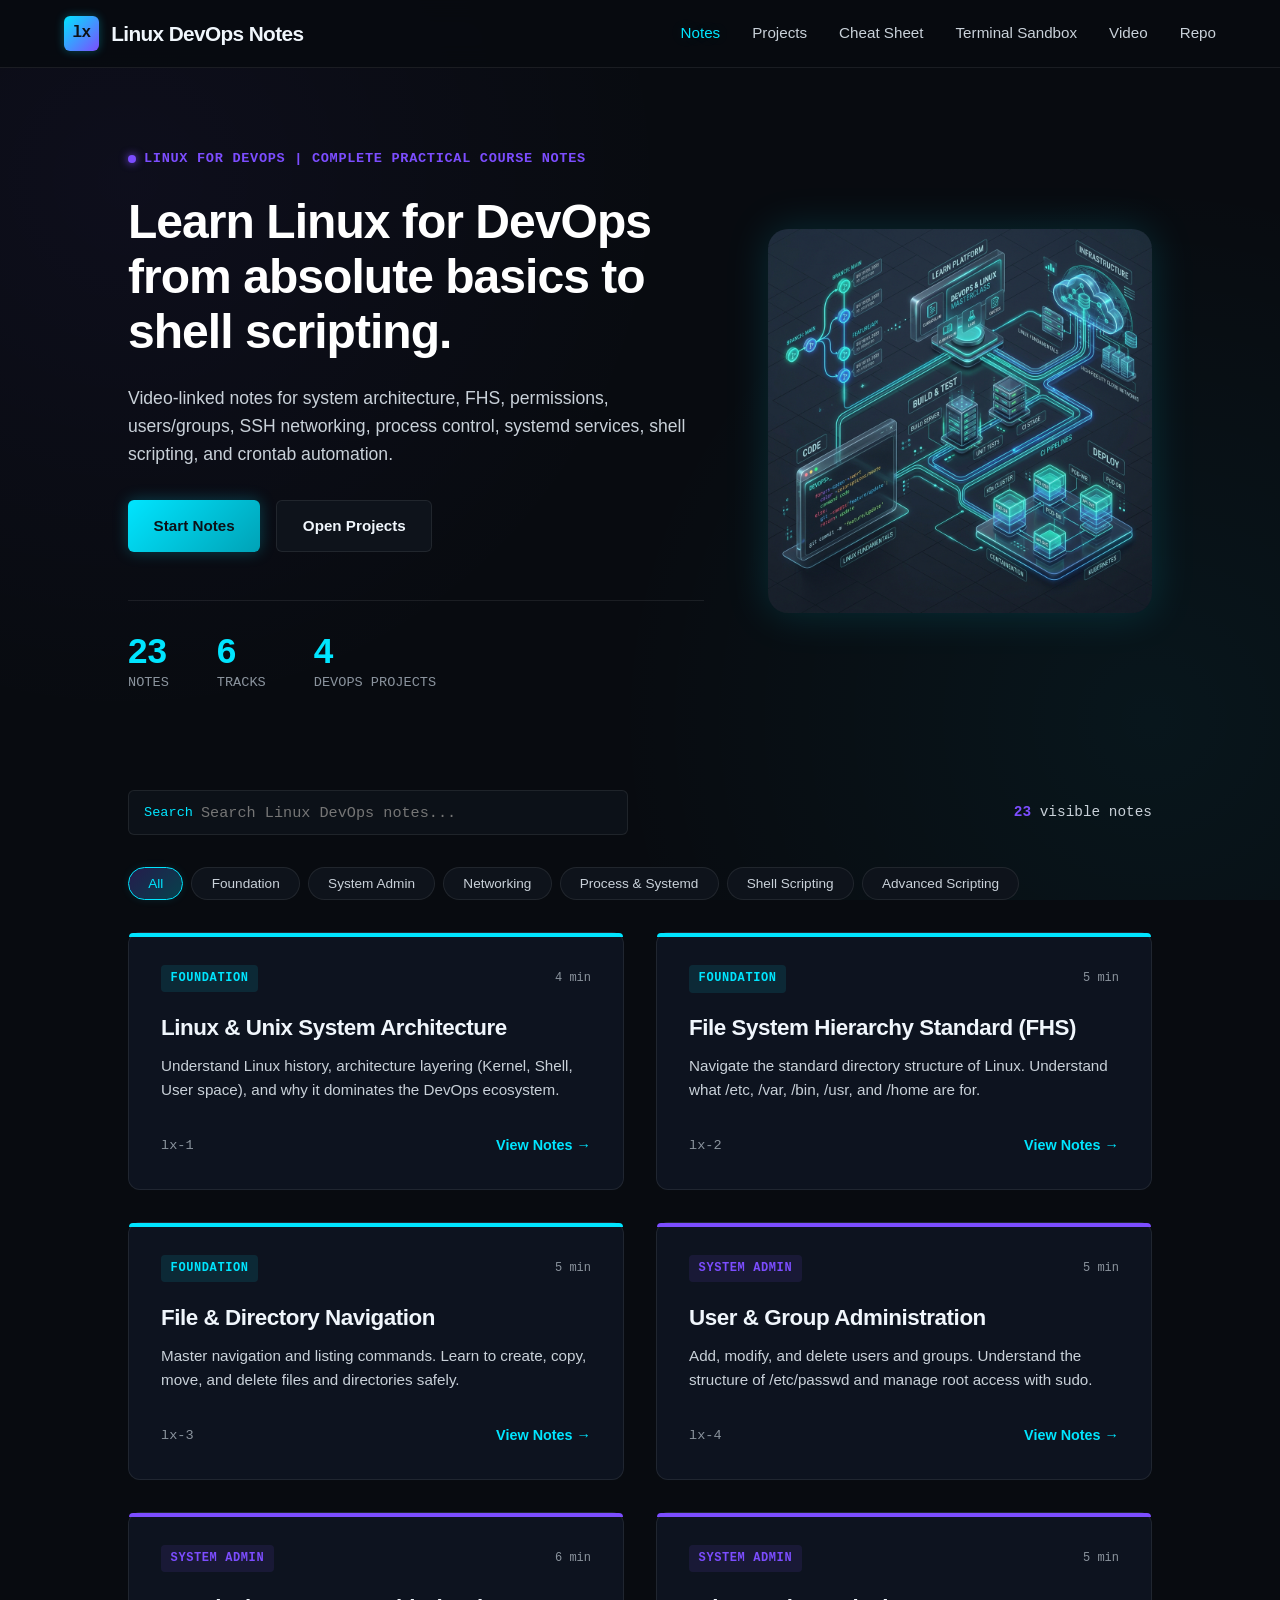
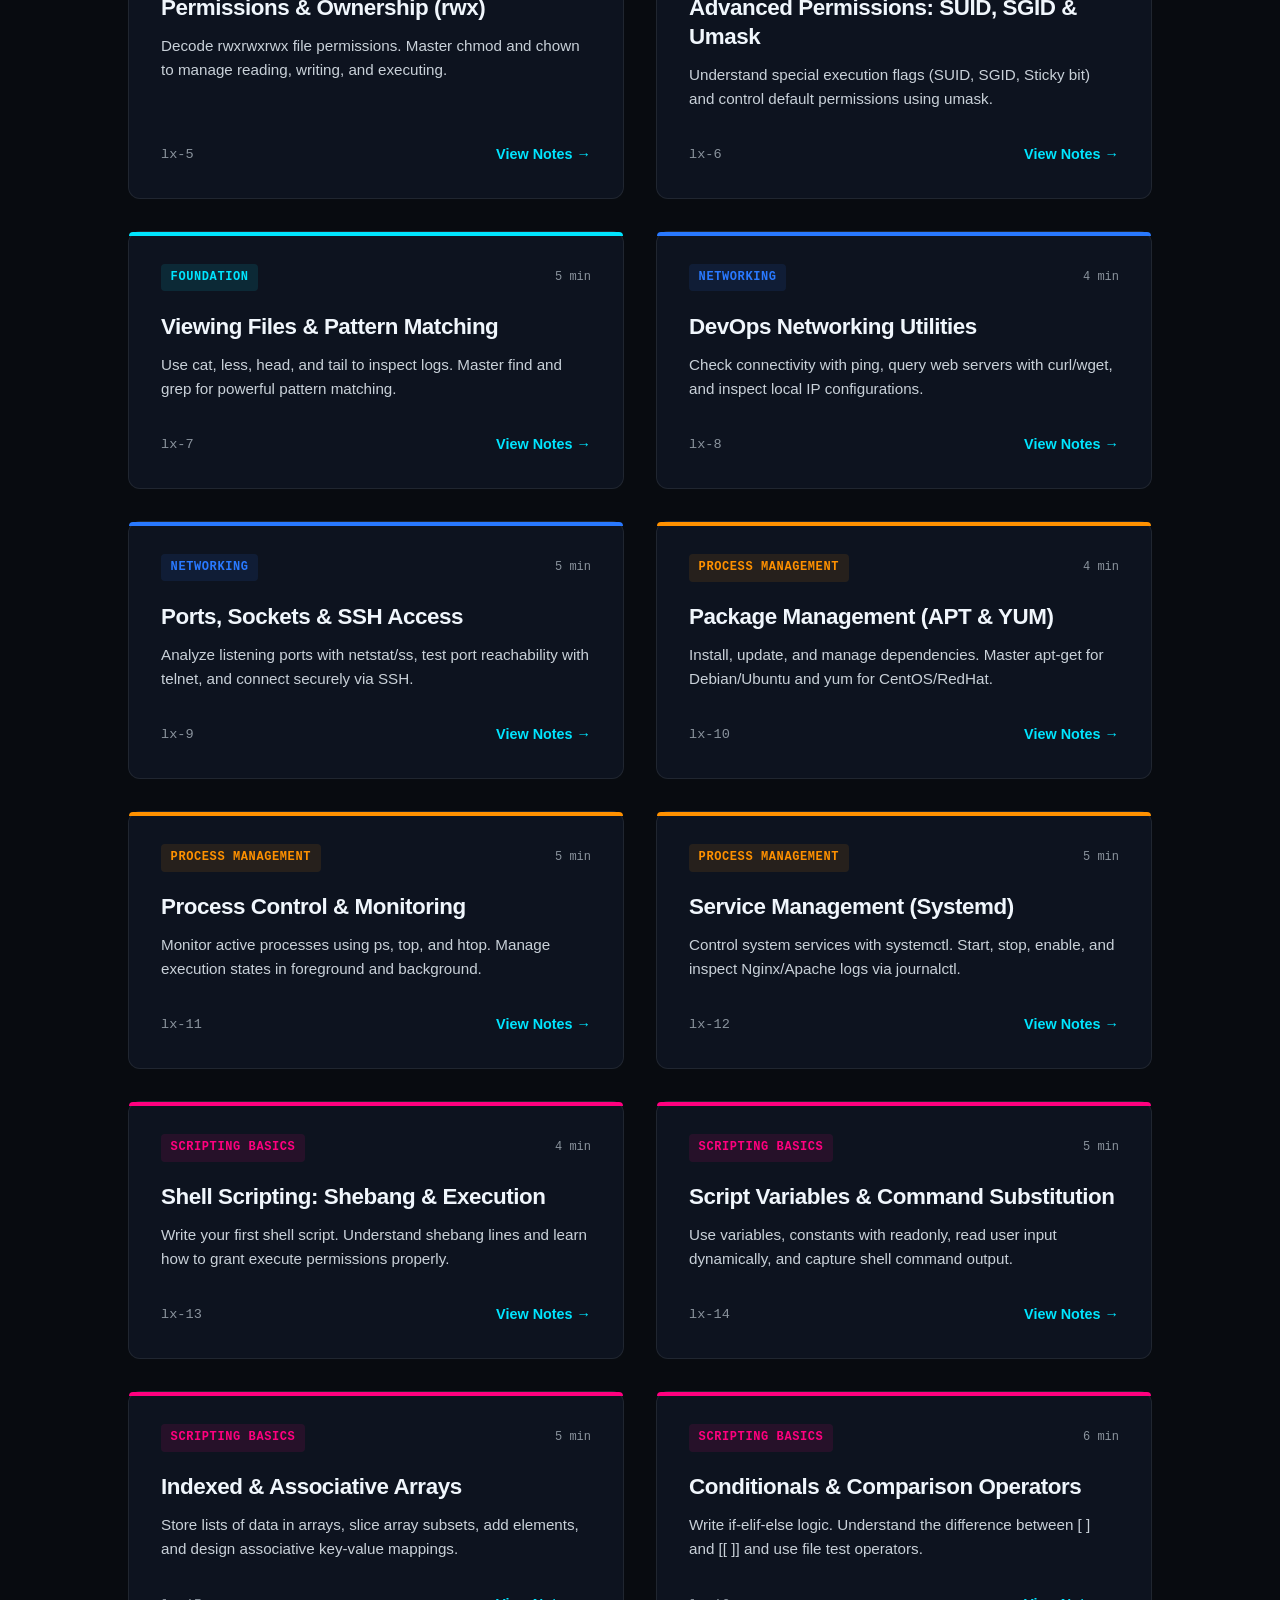
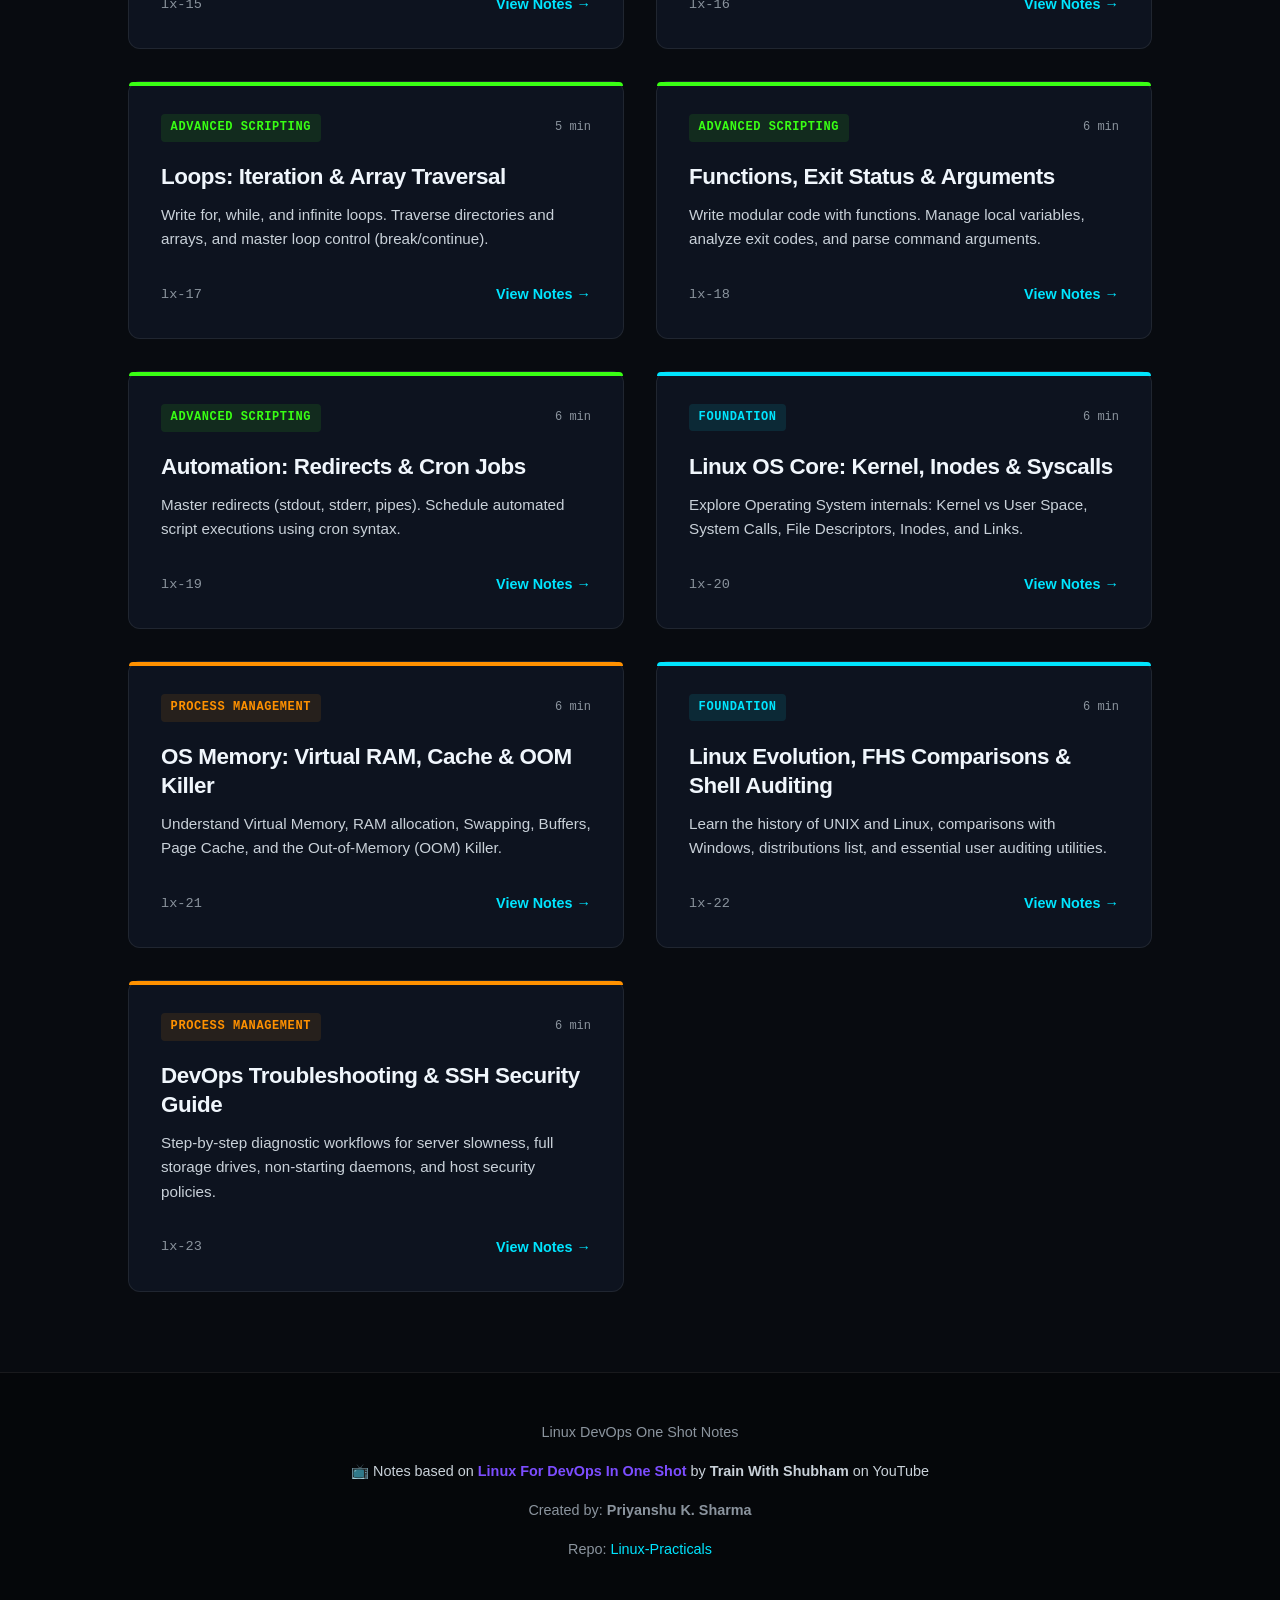
==== commit 938460c9: "feat: implement client-side virtual shell simulator with interactive challenge system and filesystem" ====
--- a/index.html
+++ b/index.html
@@ -28,6 +28,7 @@
       <a class="active" href="index.html">Notes</a>
       <a href="projects.html">Projects</a>
       <a href="cheat-sheet.html">Cheat Sheet</a>
+      <a href="terminal.html">Terminal Sandbox</a>
       <a href="https://www.youtube.com/watch?v=e01GGTKmtpc" target="_blank" rel="noreferrer">Video</a>
       <a href="https://github.com/PriyanshuKSharma/Linux-Practicals" target="_blank" rel="noreferrer">Repo</a>
     </nav>
--- a/assets/css/site.css
+++ b/assets/css/site.css
@@ -182,22 +182,22 @@
    ========================================================================== */
 
 .hero {
-  display: grid;
-  grid-template-columns: 1.2fr 0.8fr;
-  align-items: center;
-  gap: 4rem;
   padding: 5rem 10% 4rem;
   max-width: 1400px;
   margin: 0 auto;
 }
 
 .hero-copy {
-  display: flex;
-  flex-direction: column;
-  gap: 1.5rem;
+  display: grid;
+  grid-template-columns: 1.2fr 0.8fr;
+  column-gap: 4rem;
+  row-gap: 1.5rem;
+  align-items: center;
 }
 
 .eyebrow {
+  grid-column: 1;
+  grid-row: 1;
   font-family: var(--font-mono);
   font-size: 0.85rem;
   font-weight: bold;
@@ -219,18 +219,24 @@
 }
 
 .hero h1 {
+  grid-column: 1;
+  grid-row: 2;
   font-size: 3rem;
   line-height: 1.15;
   color: #ffffff;
 }
 
 .hero-sub {
+  grid-column: 1;
+  grid-row: 3;
   font-size: 1.1rem;
   color: var(--text-secondary);
   max-width: 580px;
 }
 
 .hero-actions {
+  grid-column: 1;
+  grid-row: 4;
   display: flex;
   gap: 1rem;
   margin-top: 0.5rem;
@@ -267,6 +273,8 @@
 }
 
 .hero-stats {
+  grid-column: 1;
+  grid-row: 5;
   display: flex;
   gap: 3rem;
   margin-top: 1.5rem;
@@ -292,9 +300,12 @@
 }
 
 .hero-illustration {
+  grid-column: 2;
+  grid-row: 1 / span 5;
   display: flex;
   justify-content: center;
   align-items: center;
+  align-self: center;
 }
 .hero-illustration img {
   max-width: 100%;
@@ -1041,13 +1052,18 @@
 
 @media (max-width: 1024px) {
   .hero {
-    grid-template-columns: 1fr;
-    gap: 3rem;
     padding: 3rem 5% 4rem;
     text-align: center;
   }
   .hero-copy {
+    display: flex;
+    flex-direction: column;
     align-items: center;
+    gap: 1.5rem;
+  }
+  .eyebrow, .hero h1, .hero-sub, .hero-actions, .hero-stats, .hero-illustration {
+    grid-column: auto;
+    grid-row: auto;
   }
   .hero-stats {
     justify-content: center;
@@ -1057,9 +1073,8 @@
     margin: 0 auto;
   }
   .hero-illustration {
-    order: -1;
-    max-width: 500px;
-    margin: 0 auto;
+    max-width: 320px;
+    margin: 0.5rem auto;
   }
   
   .note-view-container {
@@ -1103,13 +1118,19 @@
   }
   
   .hero h1 {
-    font-size: 2.2rem;
+    font-size: 2.6rem;
+  }
+  .eyebrow {
+    font-size: 0.95rem;
   }
   .hero-stats {
     gap: 1.5rem;
   }
   .hero-stats strong {
     font-size: 1.8rem;
+  }
+  .hero-illustration {
+    max-width: 220px;
   }
   
   .toolbar {
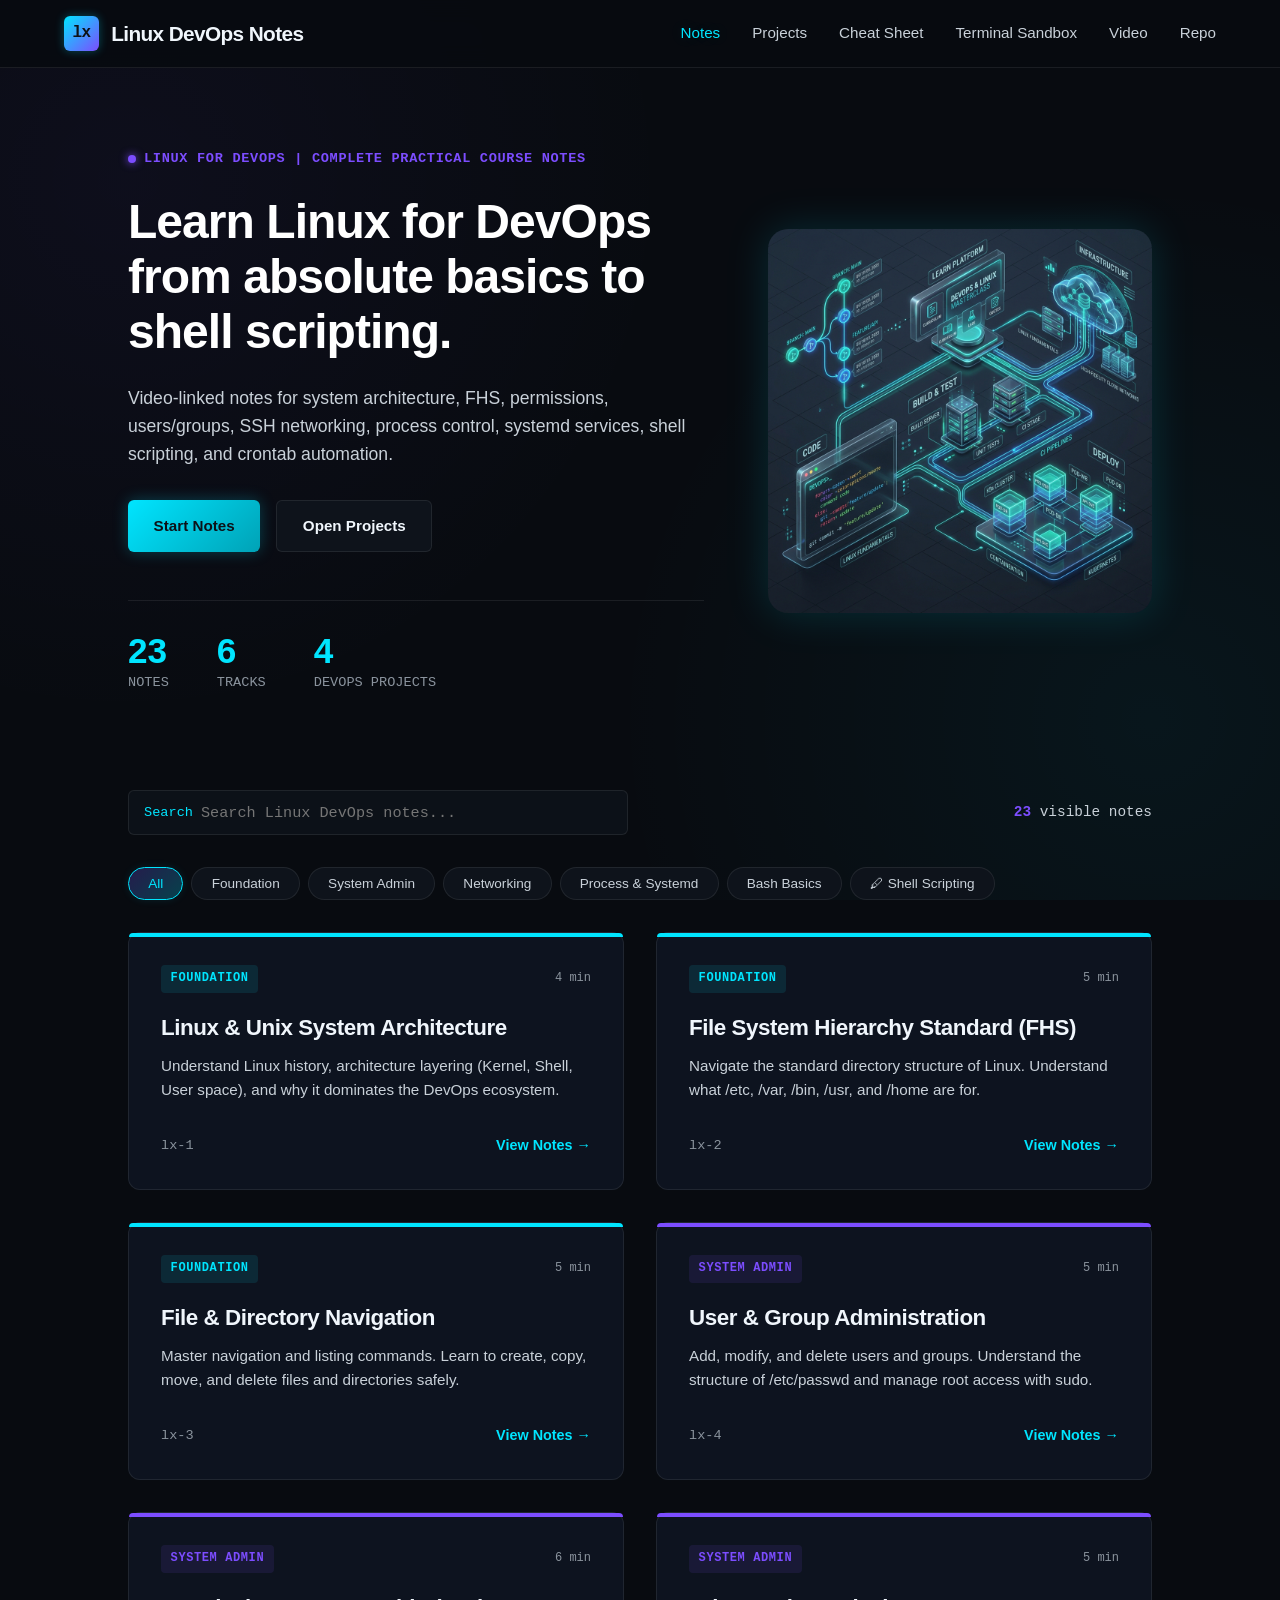
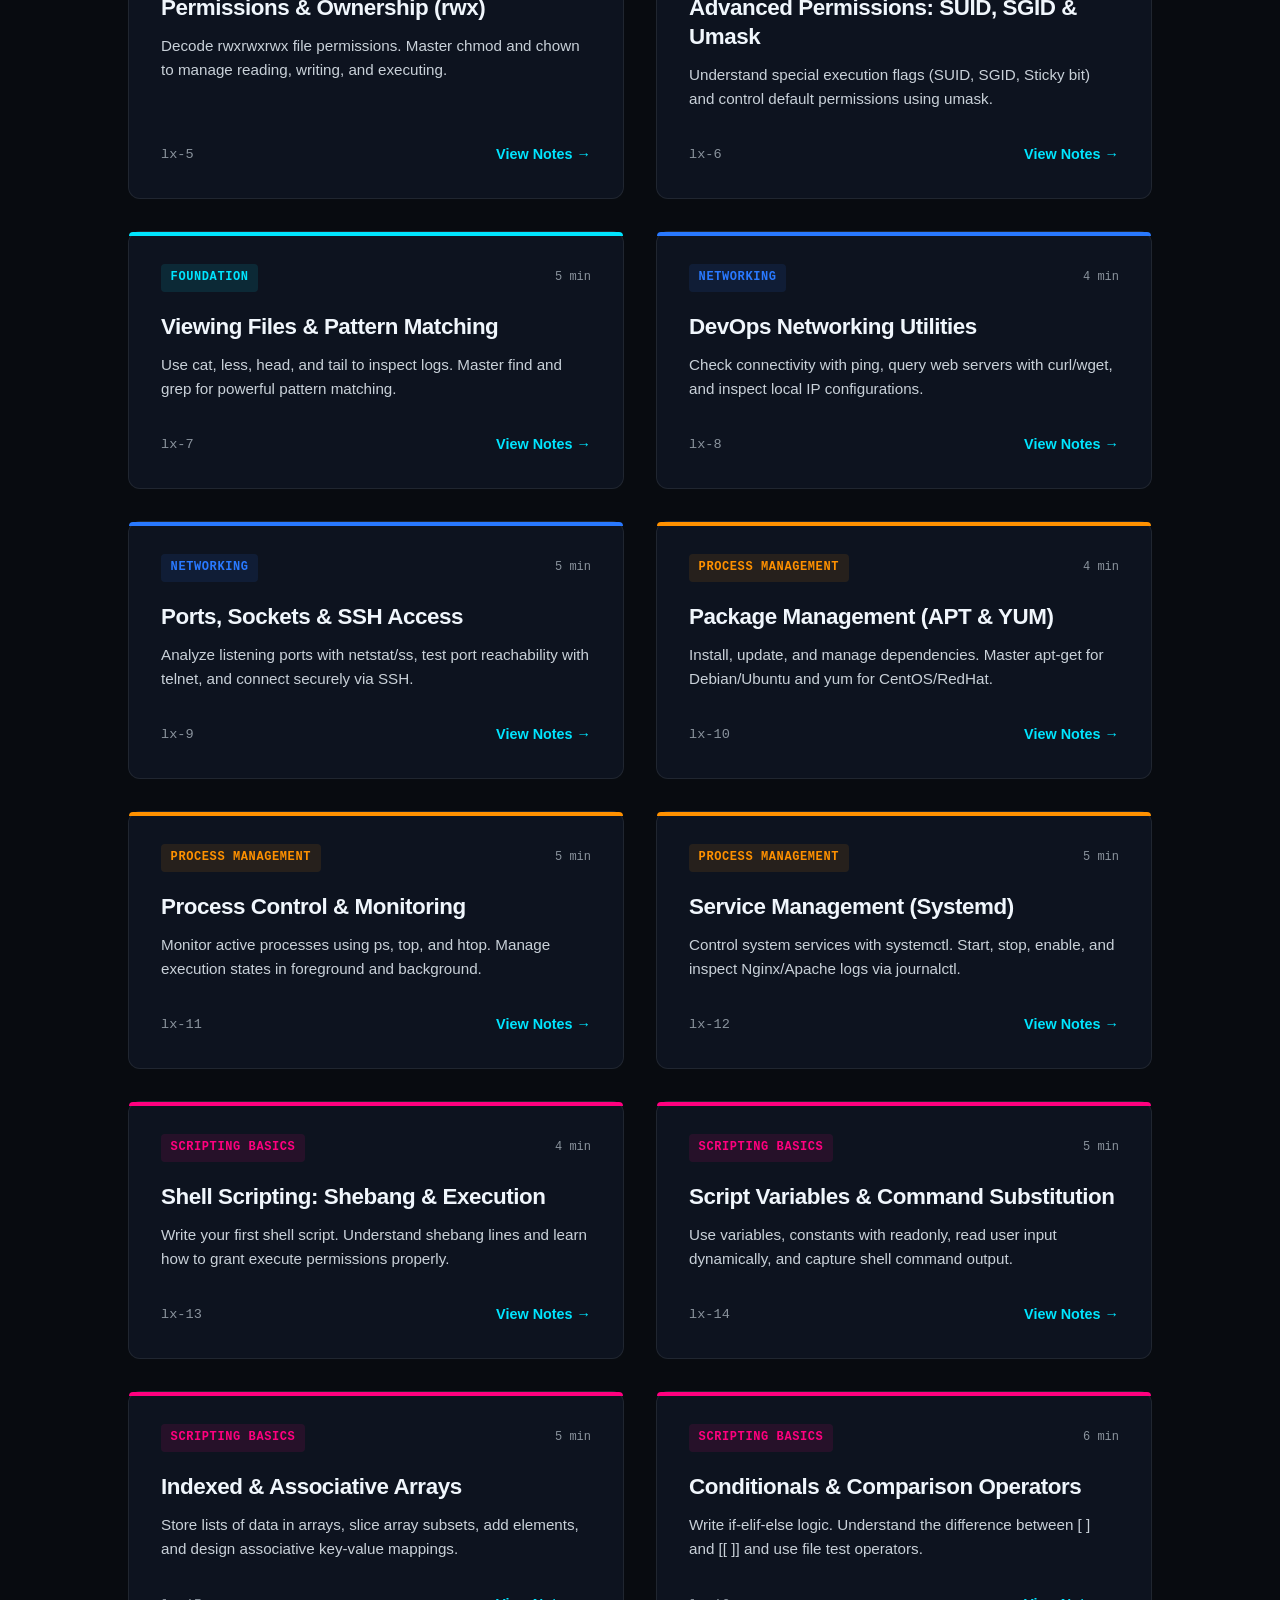
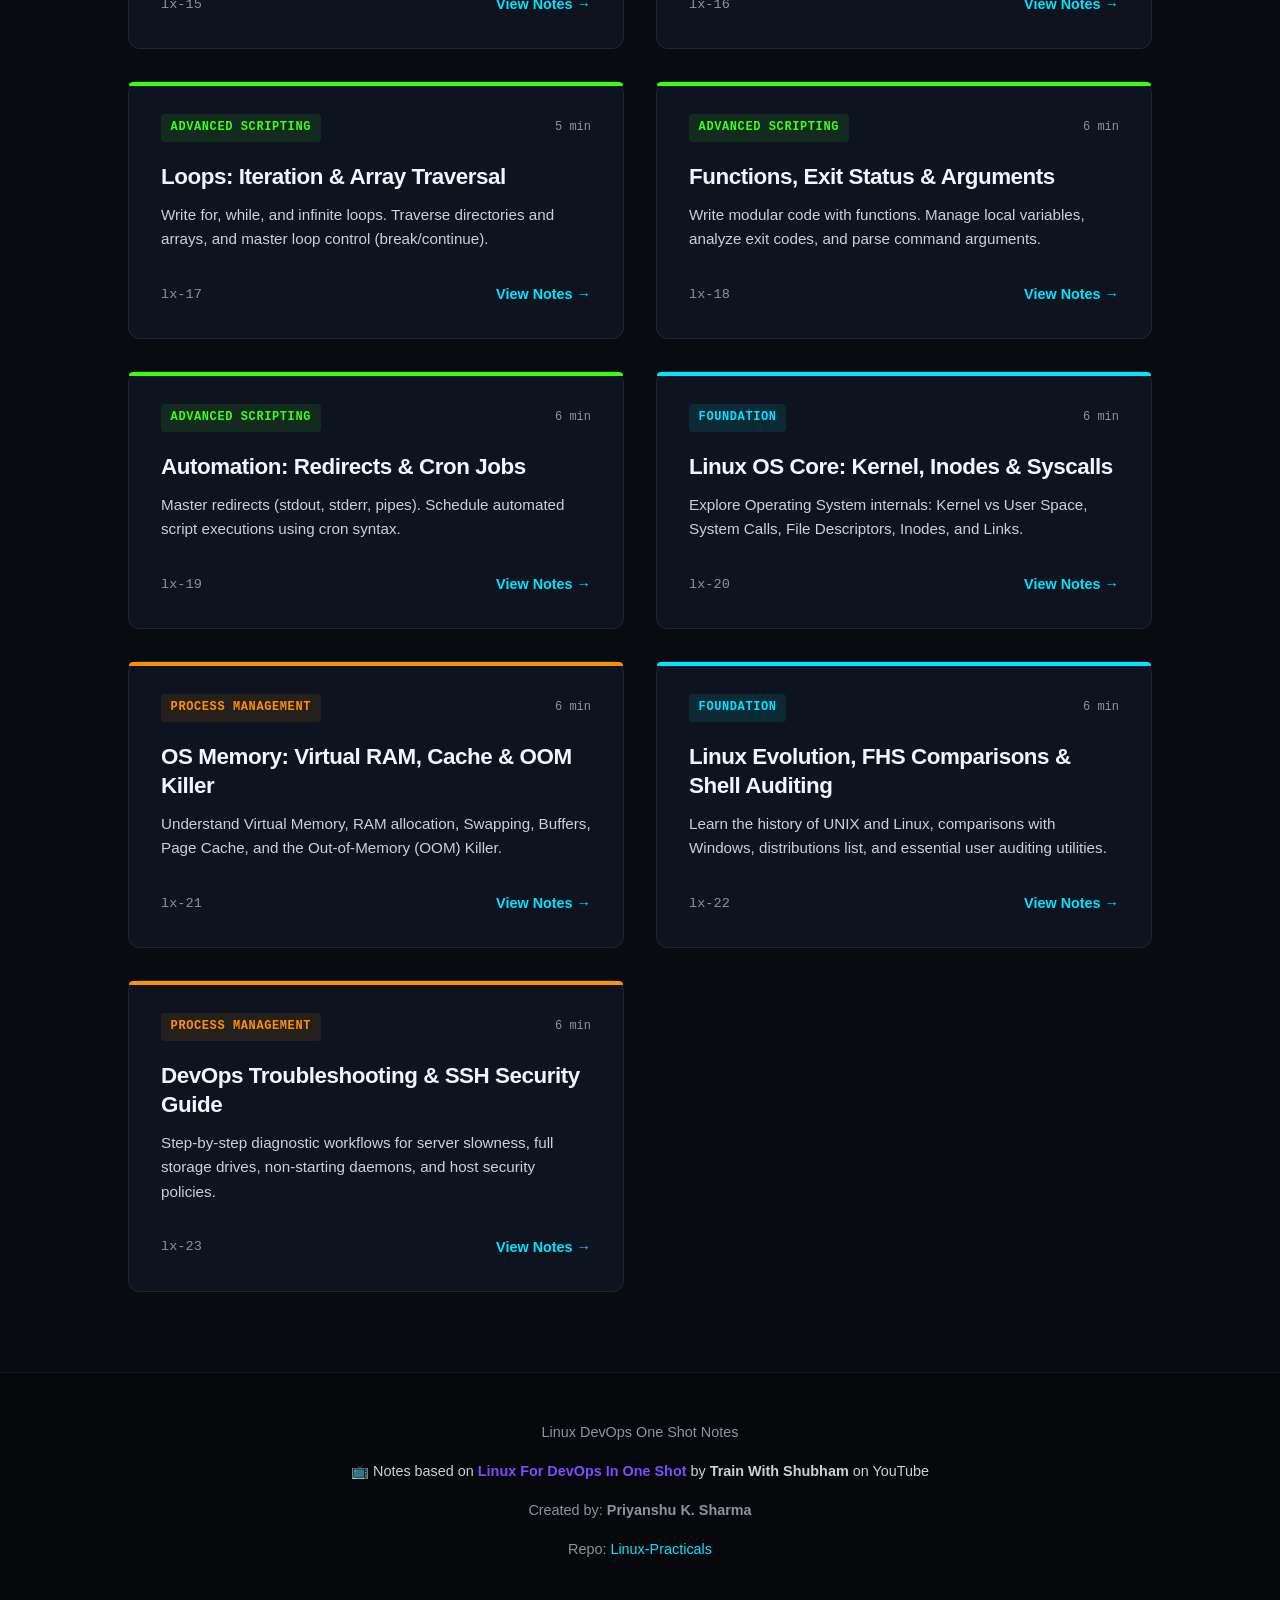
==== commit bfcf919d: "feat: expand shell scripting documentation with 15 new modules and updated syntax highlighting" ====
--- a/index.html
+++ b/index.html
@@ -61,7 +61,7 @@
       <span>Search</span>
       <input id="searchInput" type="search" placeholder="Search Linux DevOps notes..." autocomplete="off">
     </label>
-    <div class="visible-count"><strong id="visibleCount">19</strong> visible notes</div>
+    <div class="visible-count"><strong id="visibleCount">34</strong> visible notes</div>
   </section>
 
   <div class="filter-bar" id="filterBar" aria-label="Note category filters">
@@ -70,8 +70,8 @@
     <button class="filter-btn" data-cat="system-admin">System Admin</button>
     <button class="filter-btn" data-cat="networking">Networking</button>
     <button class="filter-btn" data-cat="process-management">Process &amp; Systemd</button>
-    <button class="filter-btn" data-cat="scripting-basics">Shell Scripting</button>
-    <button class="filter-btn" data-cat="advanced-scripting">Advanced Scripting</button>
+    <button class="filter-btn" data-cat="scripting-basics">Bash Basics</button>
+    <button class="filter-btn" data-cat="shell-scripting">🖊 Shell Scripting</button>
   </div>
 
   <main class="catalog" id="notesCatalog" aria-live="polite"></main>
--- a/assets/css/site.css
+++ b/assets/css/site.css
@@ -1174,3 +1174,778 @@
     gap: 1rem;
   }
 }
+
+/* ==========================================================================
+   Terminal Playground Styles
+   ========================================================================== */
+
+.playground-layout {
+  padding: 3rem 10% 4rem;
+  max-width: 1400px;
+  margin: 0 auto;
+}
+
+.playground-header {
+  text-align: center;
+  margin-bottom: 3rem;
+  display: flex;
+  flex-direction: column;
+  align-items: center;
+  gap: 1rem;
+}
+
+.playground-sub {
+  font-size: 1.1rem;
+  color: var(--text-secondary);
+  max-width: 700px;
+  margin: 0 auto;
+}
+
+.playground-grid {
+  display: flex;
+  flex-direction: column;
+  gap: 2.5rem;
+  transition: var(--transition-smooth);
+}
+
+/* Left Column: Terminal */
+.terminal-column {
+  display: flex;
+  flex-direction: column;
+  gap: 1rem;
+}
+
+.terminal-window {
+  background: #080c10;
+  border: 1px solid var(--border-color);
+  border-radius: var(--radius-md);
+  box-shadow: 0 20px 40px rgba(0, 0, 0, 0.4);
+  overflow: hidden;
+  transition: var(--transition-smooth);
+}
+.terminal-window:focus-within {
+  border-color: var(--accent-teal);
+  box-shadow: 0 0 20px rgba(0, 229, 255, 0.15);
+}
+
+.terminal-header {
+  background: #0d121a;
+  border-bottom: 1px solid var(--border-color);
+  padding: 0.65rem 1.25rem;
+  display: flex;
+  align-items: center;
+  justify-content: space-between;
+  gap: 1.5rem;
+}
+
+.terminal-header-left {
+  display: flex;
+  align-items: center;
+  gap: 1.25rem;
+}
+
+.terminal-header-right {
+  display: flex;
+  align-items: center;
+  gap: 1rem;
+}
+
+.terminal-dots {
+  display: flex;
+  gap: 0.5rem;
+  flex-shrink: 0;
+}
+.terminal-dots .dot {
+  width: 12px;
+  height: 12px;
+  border-radius: 50%;
+  display: inline-block;
+}
+.terminal-dots .dot.red { background: #ff5f56; }
+.terminal-dots .dot.yellow { background: #ffbd2e; }
+.terminal-dots .dot.green { background: #27c93f; }
+
+.terminal-title {
+  font-family: var(--font-mono);
+  font-size: 0.85rem;
+  color: var(--text-secondary);
+  white-space: nowrap;
+  letter-spacing: -0.01em;
+}
+
+.terminal-maximize-btn {
+  background: rgba(255, 255, 255, 0.02);
+  border: 1px solid var(--border-color);
+  color: var(--text-muted);
+  cursor: pointer;
+  padding: 0.35rem;
+  display: flex;
+  align-items: center;
+  justify-content: center;
+  border-radius: 6px;
+  transition: var(--transition-smooth);
+}
+.terminal-maximize-btn:hover {
+  color: var(--accent-teal);
+  border-color: var(--accent-teal);
+  background: rgba(0, 229, 255, 0.08);
+  box-shadow: 0 0 10px var(--accent-teal-glow);
+}
+.terminal-maximize-btn svg {
+  width: 14px;
+  height: 14px;
+  stroke-width: 2px !important;
+  stroke: currentColor;
+  display: block;
+  transition: transform 0.3s ease;
+}
+.terminal-maximize-btn.active svg {
+  transform: scale(0.9) rotate(180deg);
+  color: var(--accent-teal);
+}
+
+.terminal-tab {
+  font-family: var(--font-mono);
+  font-size: 0.8rem;
+  color: var(--accent-teal);
+  background: rgba(0, 229, 255, 0.08);
+  padding: 0.15rem 0.6rem;
+  border-radius: var(--radius-sm);
+  border: 1px solid rgba(0, 229, 255, 0.2);
+}
+
+.terminal-output {
+  height: 440px;
+  overflow-y: auto;
+  padding: 1.5rem;
+  font-family: var(--font-mono);
+  font-size: 0.95rem;
+  line-height: 1.6;
+  color: #d1d5db;
+  display: flex;
+  flex-direction: column;
+  gap: 0.5rem;
+}
+
+.terminal-line {
+  word-break: break-all;
+  white-space: pre-wrap;
+}
+.terminal-line.input-line {
+  color: var(--text-primary);
+}
+
+.terminal-input-row {
+  display: flex;
+  align-items: center;
+  padding: 0 1.5rem 1.5rem;
+  font-family: var(--font-mono);
+  font-size: 0.95rem;
+  gap: 0.5rem;
+}
+
+.terminal-prompt {
+  white-space: nowrap;
+}
+.prompt-user {
+  color: #58a6ff;
+  font-weight: bold;
+}
+.prompt-dir {
+  color: #ff7b72;
+  font-weight: bold;
+}
+
+.terminal-input {
+  background: transparent !important;
+  border: none !important;
+  outline: none !important;
+  color: #ffffff;
+  font-family: var(--font-mono) !important;
+  font-size: 0.95rem !important;
+  padding: 0 !important;
+  margin: 0 !important;
+  flex: 1;
+  caret-color: var(--accent-teal); /* Beautiful neon-cyan native blinking caret right next to characters! */
+}
+
+.terminal-caret {
+  display: none !important; /* Hide the far-right static block cursor */
+}
+
+@keyframes terminal-blink {
+  from, to { background: transparent; }
+  50% { background: var(--accent-teal); }
+}
+
+.terminal-hint-bar {
+  text-align: center;
+  font-size: 0.85rem;
+  color: var(--text-muted);
+  margin-top: -0.25rem;
+}
+
+.terminal-stats-bar {
+  margin-top: 1.5rem;
+  justify-content: space-around;
+  border-top: none;
+  background: rgba(255, 255, 255, 0.02);
+  border: 1px solid var(--border-color);
+  border-radius: var(--radius-md);
+  padding: 1.5rem;
+}
+
+/* Right Column: Challenges & Visual VFS */
+.control-column {
+  background: rgba(255, 255, 255, 0.02);
+  border: 1px solid var(--border-color);
+  border-radius: var(--radius-md);
+  overflow: hidden;
+  backdrop-filter: blur(16px);
+  -webkit-backdrop-filter: blur(16px);
+}
+
+.sidebar-tabs {
+  display: flex;
+  background: #0d121a;
+  border-bottom: 1px solid var(--border-color);
+}
+
+.tab-btn {
+  flex: 1;
+  background: transparent;
+  border: none;
+  border-bottom: 2px solid transparent;
+  color: var(--text-muted);
+  font-size: 0.95rem;
+  font-weight: 600;
+  padding: 1rem;
+  cursor: pointer;
+  transition: var(--transition-smooth);
+}
+.tab-btn:hover {
+  color: var(--text-primary);
+  background: rgba(255, 255, 255, 0.01);
+}
+.tab-btn.active {
+  color: var(--accent-teal);
+  border-bottom-color: var(--accent-teal);
+  background: rgba(0, 229, 255, 0.03);
+}
+
+.tab-panel {
+  display: none;
+  padding: 1.5rem;
+}
+.tab-panel.active {
+  display: block;
+}
+
+.challenges-list {
+  max-height: 480px;
+  overflow-y: auto;
+  display: flex;
+  flex-direction: column;
+  gap: 1.25rem;
+  padding-right: 0.25rem;
+}
+
+.challenge-item {
+  border: 1px solid var(--border-color);
+  border-radius: var(--radius-sm);
+  padding: 1.25rem;
+  background: rgba(255, 255, 255, 0.01);
+  transition: var(--transition-smooth);
+}
+
+.challenge-item.locked {
+  opacity: 0.45;
+  pointer-events: none;
+  border-style: dashed;
+}
+
+.challenge-item.active {
+  border-color: var(--accent-teal);
+  background: rgba(0, 229, 255, 0.02);
+  box-shadow: 0 0 15px rgba(0, 229, 255, 0.08);
+}
+
+.challenge-item.completed {
+  border-color: rgba(46, 160, 67, 0.4);
+  background: rgba(46, 160, 67, 0.02);
+}
+
+.challenge-item.victory {
+  border-color: var(--accent-purple);
+  background: rgba(124, 77, 255, 0.04);
+  box-shadow: 0 0 20px rgba(124, 77, 255, 0.15);
+}
+
+.challenge-header {
+  display: flex;
+  justify-content: space-between;
+  align-items: center;
+  margin-bottom: 0.75rem;
+}
+
+.challenge-badge {
+  font-family: var(--font-mono);
+  font-size: 0.75rem;
+  font-weight: bold;
+  text-transform: uppercase;
+  color: var(--text-muted);
+  background: rgba(255, 255, 255, 0.05);
+  padding: 0.15rem 0.5rem;
+  border-radius: var(--radius-sm);
+}
+
+.challenge-item.active .challenge-badge {
+  color: var(--accent-teal);
+  background: rgba(0, 229, 255, 0.1);
+}
+
+.challenge-item.completed .challenge-badge {
+  color: #2ea043;
+  background: rgba(46, 160, 67, 0.1);
+}
+
+.challenge-status {
+  font-weight: bold;
+}
+.challenge-item.completed .challenge-status {
+  color: #2ea043;
+}
+.challenge-item.active .challenge-status {
+  color: var(--accent-teal);
+  animation: pulse 2s infinite;
+}
+
+@keyframes pulse {
+  0%, 100% { opacity: 0.5; }
+  50% { opacity: 1; }
+}
+
+.challenge-title {
+  font-size: 1.15rem;
+  font-weight: 700;
+  margin-bottom: 0.5rem;
+}
+.challenge-item.completed .challenge-title {
+  text-decoration: line-through;
+  color: var(--text-muted);
+}
+
+.challenge-desc {
+  font-size: 0.9rem;
+  line-height: 1.5;
+  color: var(--text-secondary);
+}
+
+.challenge-guide {
+  margin-top: 1rem;
+  border-top: 1px solid var(--border-color);
+  padding-top: 1rem;
+}
+
+.challenge-guide strong {
+  display: block;
+  font-size: 0.85rem;
+  margin-bottom: 0.5rem;
+  color: var(--text-primary);
+}
+
+.challenge-guide ul {
+  padding-left: 1.25rem;
+  margin-bottom: 1rem;
+  font-size: 0.85rem;
+  color: var(--text-secondary);
+}
+
+.challenge-guide li {
+  margin-bottom: 0.4rem;
+}
+
+.challenge-hint {
+  font-size: 0.8rem;
+  color: var(--accent-purple);
+  background: rgba(124, 77, 255, 0.06);
+  border: 1px solid rgba(124, 77, 255, 0.15);
+  border-radius: var(--radius-sm);
+  padding: 0.5rem 0.75rem;
+}
+
+/* VFS List Sizing */
+.vfs-card {
+  display: flex;
+  flex-direction: column;
+  gap: 1rem;
+}
+
+.vfs-header {
+  display: flex;
+  justify-content: space-between;
+  align-items: center;
+  font-size: 0.9rem;
+  font-weight: bold;
+  border-bottom: 1px solid var(--border-color);
+  padding-bottom: 0.5rem;
+}
+.vfs-muted {
+  font-size: 0.75rem;
+  color: var(--text-muted);
+  font-weight: normal;
+}
+
+.vfs-list {
+  max-height: 480px;
+  overflow-y: auto;
+  display: flex;
+  flex-direction: column;
+  gap: 0.4rem;
+}
+
+.vfs-node-line {
+  display: flex;
+  align-items: center;
+  font-family: var(--font-mono);
+  font-size: 0.85rem;
+  padding: 0.4rem 0.75rem;
+  border-radius: var(--radius-sm);
+  cursor: pointer;
+  transition: var(--transition-smooth);
+}
+.vfs-node-line:hover {
+  background: rgba(255, 255, 255, 0.03);
+}
+
+.vfs-node-perms {
+  color: var(--accent-purple);
+  margin-right: 0.75rem;
+  opacity: 0.8;
+}
+
+.vfs-node-owner {
+  color: var(--text-muted);
+  margin-right: 0.75rem;
+  font-size: 0.8rem;
+}
+
+.vfs-node-name {
+  color: var(--text-primary);
+}
+.vfs-dir .vfs-node-name {
+  color: #58a6ff;
+  font-weight: bold;
+}
+.vfs-file .vfs-node-name {
+  color: #c9d1d9;
+}
+
+/* Utility colored console outputs */
+.highlight-green { color: #2ea043; }
+.highlight-blue { color: #58a6ff; }
+.highlight-purple { color: #bb9af7; }
+.font-bold { font-weight: bold; }
+.text-shadow-glow { text-shadow: var(--shadow-glow); }
+.text-center { text-align: center; }
+
+.terminal-msg-muted { color: var(--text-muted); }
+.terminal-msg-error { color: #ff7b72; }
+
+/* Responsive adjustments for Playground */
+@media (max-width: 1024px) {
+  .playground-layout {
+    padding: 2rem 5% 4rem;
+  }
+  .playground-grid {
+    grid-template-columns: 1fr;
+    gap: 2rem;
+  }
+  .terminal-output {
+    height: 320px;
+  }
+  .challenges-list, .vfs-list {
+    max-height: none;
+  }
+}
+
+/* ==========================================================================
+   Fullscreen Terminal Layout & Translucent Slide Drawer Styles
+   ========================================================================== */
+
+/* Remove body scrollbars and hide footer when terminal is maximized */
+body.terminal-maximized-active {
+  overflow: hidden !important;
+  height: 100vh;
+}
+
+body.terminal-maximized-active .site-footer {
+  display: none !important;
+}
+
+/* maximized layout for the terminal window */
+.terminal-window.maximized {
+  position: fixed;
+  top: 65px; /* exactly below the site-header */
+  left: 0;
+  width: 100vw;
+  height: calc(100vh - 65px);
+  z-index: 1000;
+  border-radius: 0;
+  border: none;
+  box-shadow: none;
+  display: flex;
+  flex-direction: column;
+  background: rgba(8, 12, 16, 0.98);
+}
+
+/* Centering containers inside standard elements */
+.terminal-header-container {
+  width: 100%;
+  display: flex;
+  justify-content: space-between;
+  align-items: center;
+  transition: var(--transition-smooth);
+}
+
+.terminal-input-container {
+  width: 100%;
+  display: flex;
+  align-items: center;
+  gap: 0.5rem;
+  transition: var(--transition-smooth);
+}
+
+/* Expand maximized content edge-to-edge for a true fullscreen shell experience */
+.terminal-window.maximized .terminal-header-container,
+.terminal-window.maximized .terminal-output,
+.terminal-window.maximized .terminal-input-container {
+  max-width: none !important; /* Remove centered box limitations completely! */
+  width: 100%;
+  padding-left: 3rem;
+  padding-right: 3rem;
+}
+
+.terminal-window.maximized .terminal-header {
+  flex-shrink: 0;
+  border-radius: 0;
+  padding: 0.85rem 0; /* vertical padding only, horizontal alignment is handled by contained container */
+  background: rgba(13, 18, 26, 0.99);
+}
+
+.terminal-window.maximized .terminal-output {
+  flex: 1;
+  height: 100% !important;
+  max-height: none !important;
+  padding-top: 2rem;
+  padding-bottom: 2rem;
+  overflow-y: auto;
+  scrollbar-gutter: stable;
+}
+
+.terminal-window.maximized .terminal-input-row {
+  flex-shrink: 0;
+  padding: 0.5rem 0 2rem;
+  background: transparent;
+}
+
+/* Elegant HUD stats panel in the terminal header */
+.header-stats-panel {
+  display: flex;
+  gap: 1rem;
+  align-items: center;
+  font-family: var(--font-mono);
+  font-size: 0.8rem;
+  color: var(--text-muted);
+}
+
+.header-stats-panel div {
+  display: flex;
+  align-items: center;
+  gap: 0.35rem;
+  background: rgba(255, 255, 255, 0.03);
+  padding: 0.2rem 0.5rem;
+  border: 1px solid var(--border-color);
+  border-radius: 4px;
+  transition: var(--transition-smooth);
+}
+
+.header-stats-panel div:hover {
+  border-color: var(--accent-teal-glow);
+  background: rgba(0, 229, 255, 0.02);
+  color: var(--text-primary);
+}
+
+.header-stats-panel strong {
+  color: var(--accent-teal);
+  font-weight: 700;
+  text-shadow: 0 0 8px var(--accent-teal-glow);
+}
+
+.header-stats-panel span {
+  font-size: 0.7rem;
+  text-transform: uppercase;
+  color: var(--text-muted);
+  letter-spacing: 0.05em;
+}
+
+/* Toggling Control-Column into a fixed slide drawer when maximized */
+body.terminal-maximized-active .control-column {
+  position: fixed;
+  right: 0;
+  top: 65px;
+  bottom: 0;
+  width: 420px;
+  max-width: 90vw;
+  background: rgba(10, 14, 20, 0.95);
+  border-radius: 0;
+  border: none;
+  border-left: 1px solid var(--border-color);
+  z-index: 1002;
+  transform: translateX(100%);
+  transition: transform 0.4s cubic-bezier(0.16, 1, 0.3, 1);
+  display: flex;
+  flex-direction: column;
+  box-shadow: -10px 0 30px rgba(0, 0, 0, 0.5);
+  backdrop-filter: blur(25px);
+  -webkit-backdrop-filter: blur(25px);
+}
+
+body.terminal-maximized-active .control-column.drawer-open {
+  transform: translateX(0);
+}
+
+body.terminal-maximized-active .control-column .tab-panel {
+  display: none; /* keep hidden by default in drawer mode */
+  overflow-y: auto;
+  padding: 1.5rem;
+}
+
+body.terminal-maximized-active .control-column .tab-panel.active {
+  display: flex;
+  flex-direction: column;
+  flex: 1;
+}
+
+body.terminal-maximized-active .control-column .challenges-list,
+body.terminal-maximized-active .control-column .vfs-list {
+  max-height: none !important;
+}
+
+/* Show drawer close header when maximized */
+.drawer-header-close {
+  display: none; /* hidden in default 2-column view */
+}
+
+body.terminal-maximized-active .drawer-header-close {
+  display: flex;
+  justify-content: space-between;
+  align-items: center;
+  padding: 1.25rem 1.5rem;
+  background: #0d121a;
+  border-bottom: 1px solid var(--border-color);
+}
+
+.drawer-title-label {
+  font-size: 1.1rem;
+  font-weight: 700;
+  color: var(--text-primary);
+}
+
+.drawer-close-btn {
+  background: transparent;
+  border: 1px solid var(--border-color);
+  color: var(--text-muted);
+  font-size: 0.85rem;
+  width: 1.8rem;
+  height: 1.8rem;
+  border-radius: 50%;
+  display: flex;
+  align-items: center;
+  justify-content: center;
+  cursor: pointer;
+  transition: var(--transition-smooth);
+}
+
+.drawer-close-btn:hover {
+  color: var(--accent-pink);
+  border-color: rgba(255, 0, 127, 0.3);
+  background: rgba(255, 0, 127, 0.05);
+}
+
+/* Floating Action Button (FAB) drawer trigger */
+.drawer-toggle-fab {
+  position: fixed;
+  right: 2rem;
+  bottom: 2.5rem;
+  width: 3.5rem;
+  height: 3.5rem;
+  border-radius: 50%;
+  z-index: 1001;
+  background: linear-gradient(135deg, var(--accent-teal), var(--accent-teal-dark));
+  border: 1px solid var(--accent-teal);
+  box-shadow: 0 0 20px rgba(0, 229, 255, 0.35);
+  color: var(--text-inverse);
+  font-size: 1.5rem;
+  display: none; /* hidden by default in normal split layout */
+  align-items: center;
+  justify-content: center;
+  cursor: pointer;
+  transition: all 0.3s cubic-bezier(0.25, 0.8, 0.25, 1);
+  outline: none;
+}
+
+.drawer-toggle-fab:hover {
+  transform: scale(1.1) rotate(15deg);
+  box-shadow: 0 0 30px rgba(0, 229, 255, 0.55);
+}
+
+.drawer-toggle-fab:active {
+  transform: scale(0.95);
+}
+
+/* Maximized Header Tab hiding logic */
+.terminal-window.maximized .terminal-tab {
+  display: none;
+}
+
+/* Scale terminal text size in fullscreen maximized mode for supreme desktop legibility */
+.terminal-window.maximized .terminal-output,
+.terminal-window.maximized .terminal-input-row,
+.terminal-window.maximized .terminal-input {
+  font-size: 1.05rem !important;
+}
+
+/* Responsive adjustments */
+@media (max-width: 1024px) {
+  .playground-layout {
+    padding: 2rem 5% 4rem;
+  }
+  .playground-grid {
+    grid-template-columns: 1fr;
+    gap: 2rem;
+  }
+  .challenges-list, .vfs-list {
+    max-height: none;
+  }
+}
+
+@media (max-width: 768px) {
+  .header-stats-panel {
+    display: none;
+  }
+  body.terminal-maximized-active .control-column {
+    width: 100vw;
+  }
+  .terminal-window.maximized .terminal-output {
+    padding: 1.25rem;
+  }
+  .terminal-window.maximized .terminal-input-row {
+    padding: 0.5rem 1.25rem 1.5rem;
+  }
+  .drawer-toggle-fab {
+    right: 1.25rem;
+    bottom: 1.75rem;
+  }
+}
+
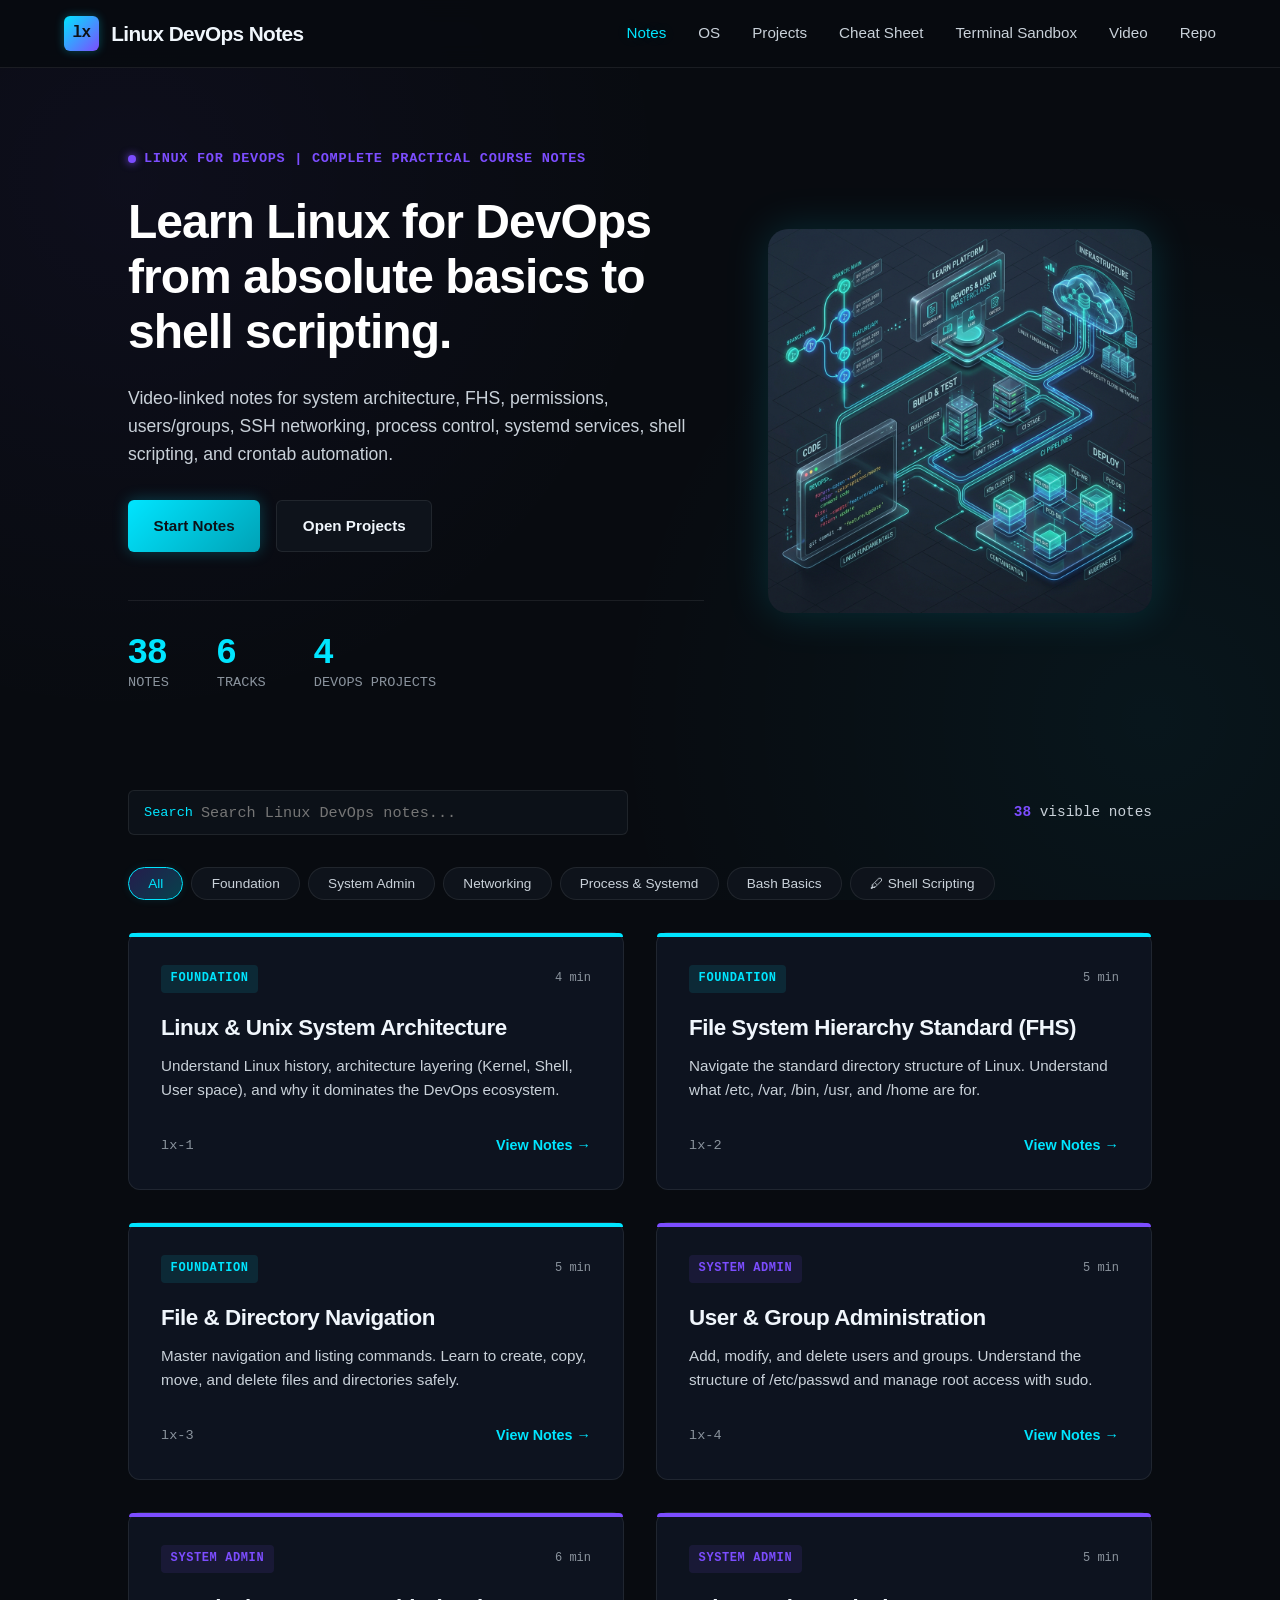
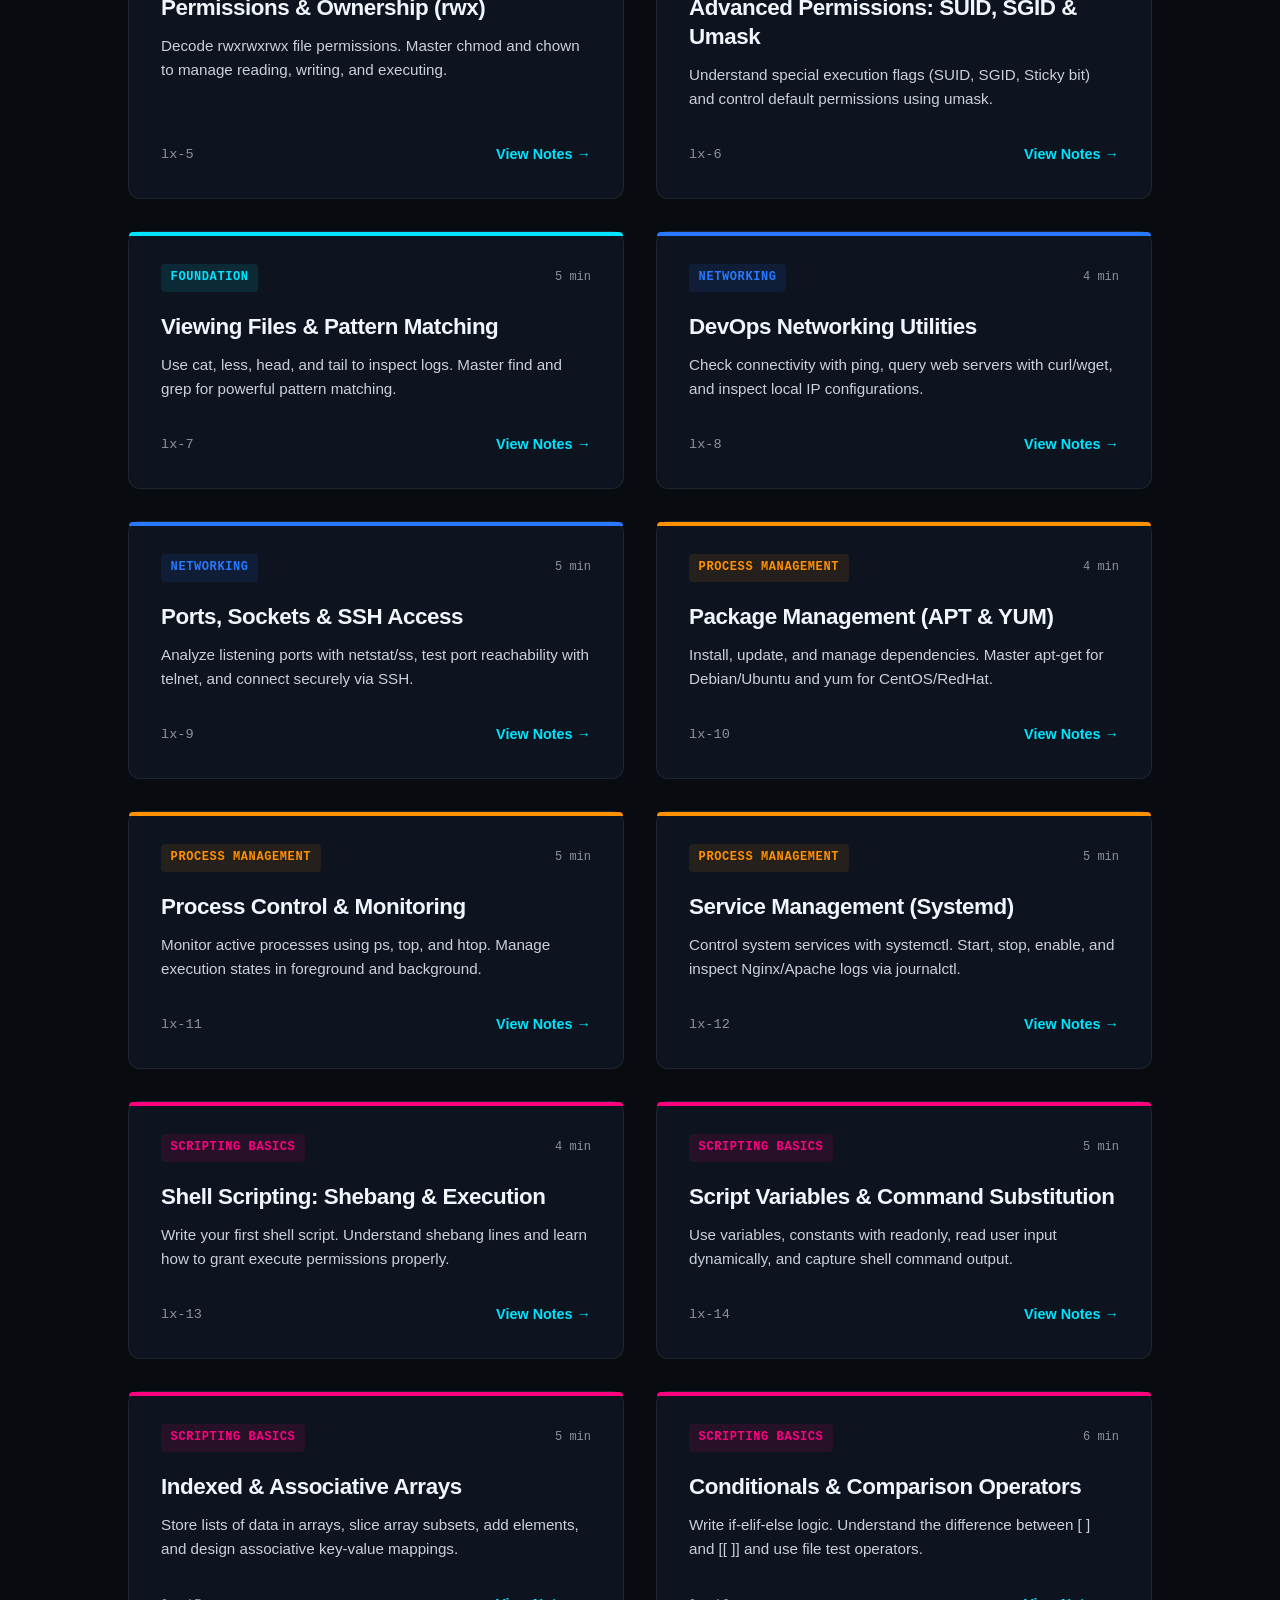
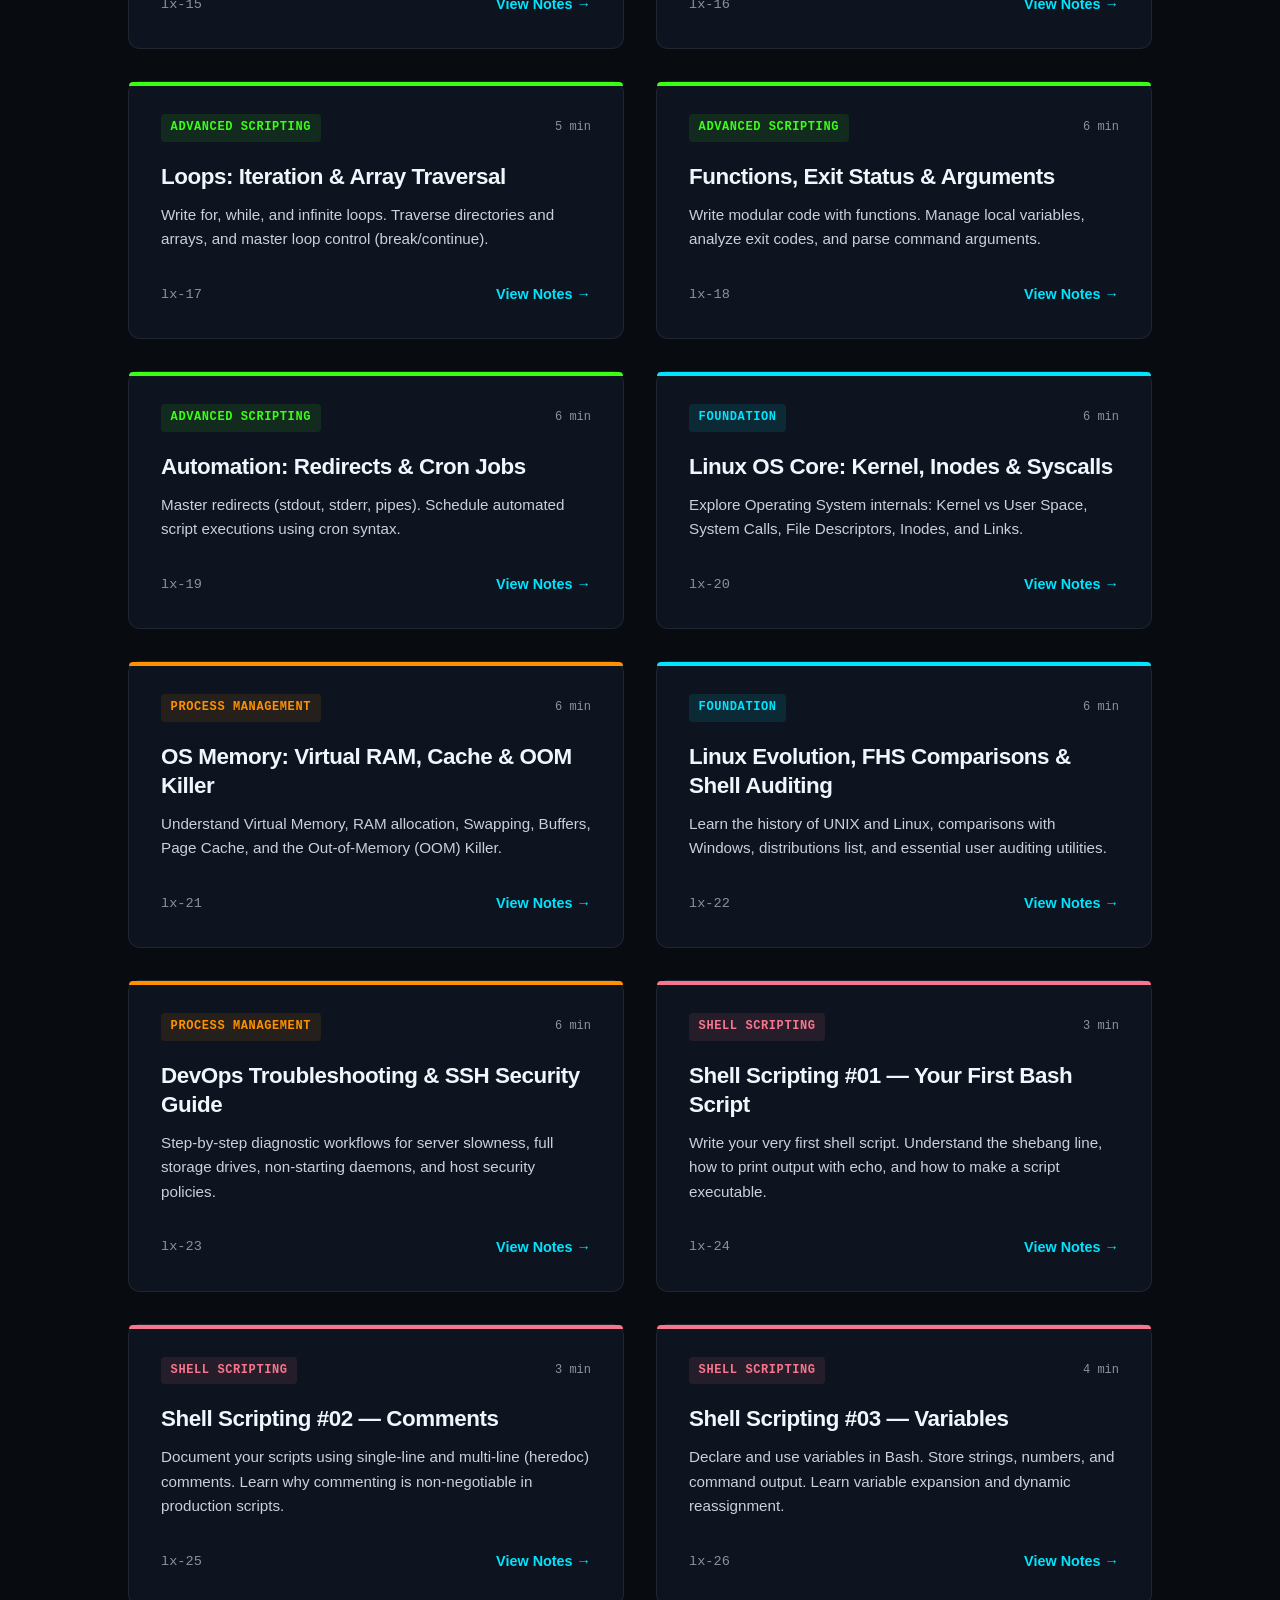
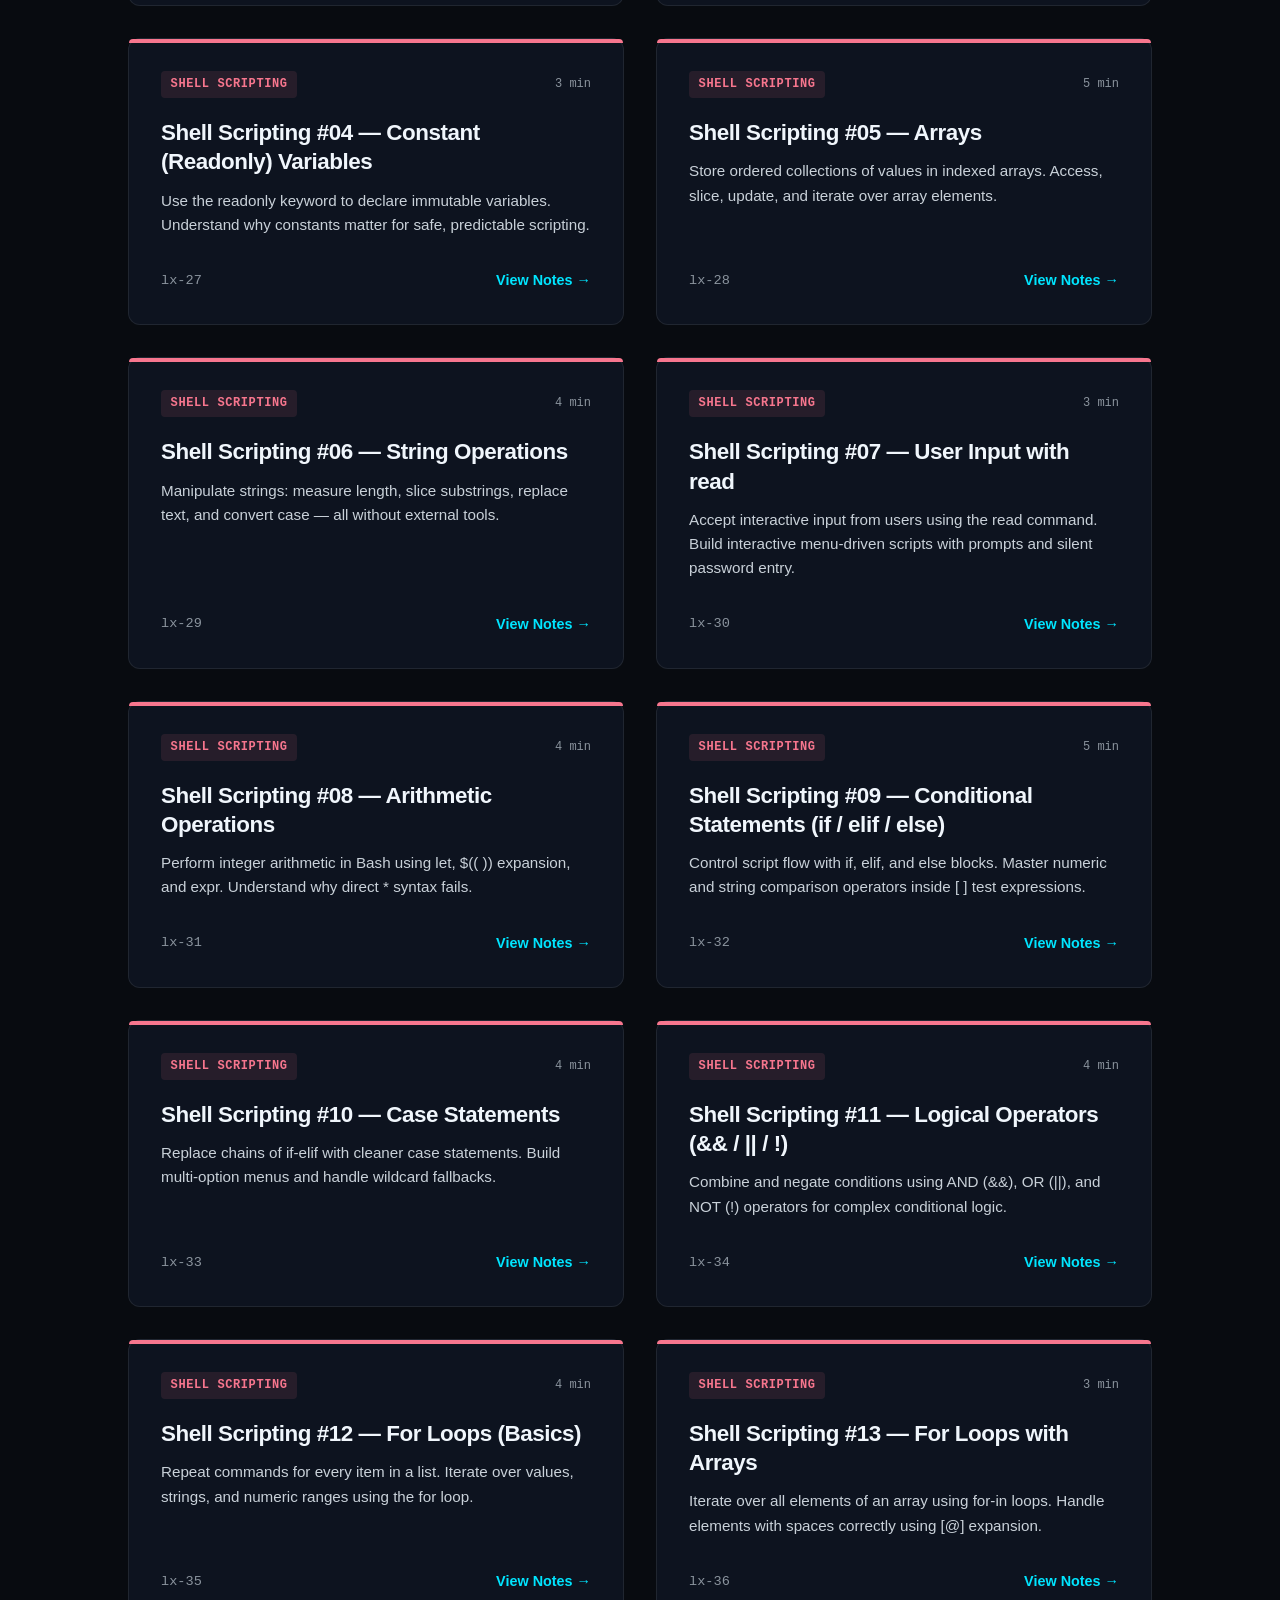
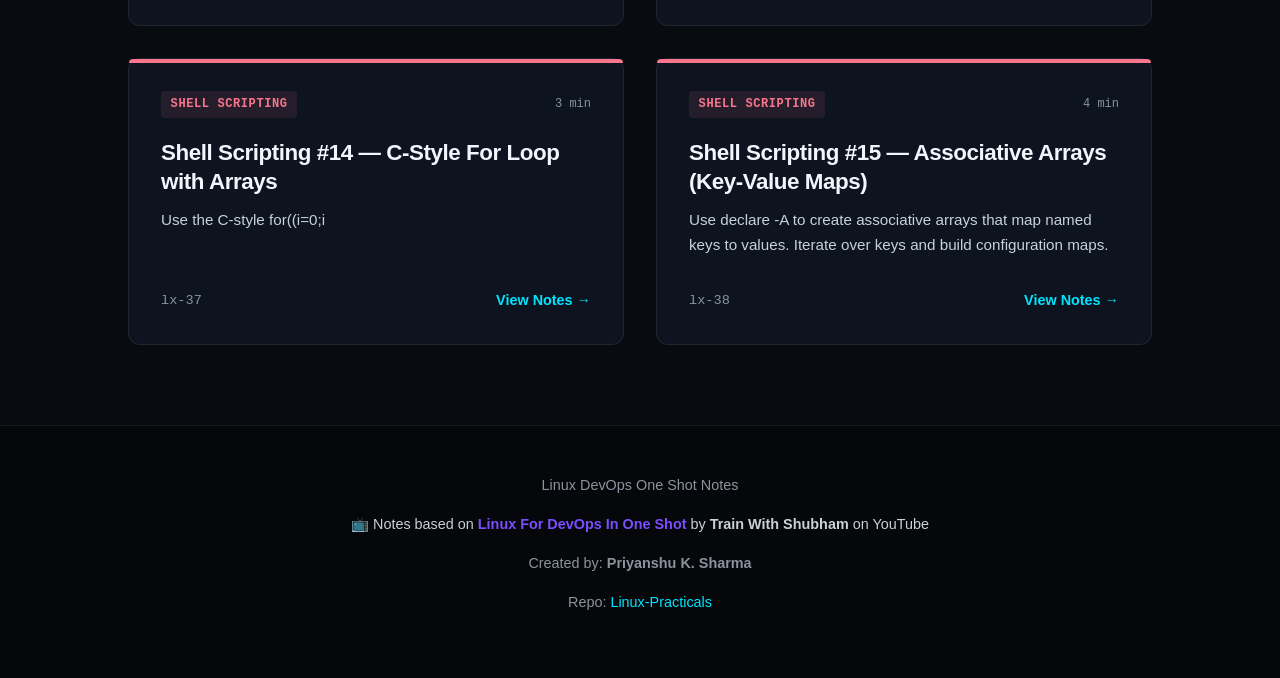
==== commit 69fb92a4: "feat: add OS link to navigation in multiple HTML pages" ====
--- a/index.html
+++ b/index.html
@@ -26,6 +26,7 @@
     </button>
     <nav class="site-nav" id="siteNav" aria-label="Primary navigation">
       <a class="active" href="index.html">Notes</a>
+      <a href="os.html">OS</a>
       <a href="projects.html">Projects</a>
       <a href="cheat-sheet.html">Cheat Sheet</a>
       <a href="terminal.html">Terminal Sandbox</a>
--- a/assets/css/site.css
+++ b/assets/css/site.css
@@ -475,6 +475,8 @@
 .note-card[data-track="process-management"] .card-track { color: var(--accent-orange); background: rgba(255, 145, 0, 0.1); }
 .note-card[data-track="scripting-basics"] .card-track { color: var(--accent-pink); background: rgba(255, 0, 127, 0.1); }
 .note-card[data-track="advanced-scripting"] .card-track { color: var(--accent-green); background: rgba(57, 255, 20, 0.1); }
+.note-card[data-track="shell-scripting"]::before { background: #f7768e; }
+.note-card[data-track="shell-scripting"] .card-track { color: #f7768e; background: rgba(247, 118, 142, 0.1); }
 
 .card-read-time {
   font-family: var(--font-mono);
@@ -567,6 +569,43 @@
   margin: 0 auto;
   padding: 2rem 5% 5rem;
   gap: 3rem;
+}
+
+/* Sidebar-style nav panel used by OS page */
+.nav-panel {
+  background: var(--bg-card);
+  border: 1px solid var(--border-color);
+  padding: 1rem;
+  border-radius: var(--radius-sm);
+  max-width: 260px;
+  margin: 0 0 1.25rem 0;
+}
+.nav-panel h3 {
+  margin-bottom: 0.5rem;
+  font-size: 1rem;
+  color: var(--accent-teal);
+}
+.nav-panel ul {
+  list-style: none;
+  padding-left: 0;
+  margin: 0;
+}
+.nav-panel li { margin: 0.4rem 0; }
+.nav-panel a {
+  color: var(--text-secondary);
+  text-decoration: none;
+  font-size: 0.95rem;
+}
+.nav-panel a:hover { color: var(--text-primary); }
+
+@media (min-width: 900px) {
+  .cheat-sheet-layout { display: grid; grid-template-columns: 280px 1fr; gap: 2rem; }
+  .cheat-sheet-layout .nav-panel { position: sticky; top: 6rem; height: fit-content; }
+}
+
+@media (max-width: 899px) {
+  .cheat-sheet-layout { display: block; }
+  .nav-panel { max-width: 100%; }
 }
 
 /* Sidebar Index */
@@ -796,9 +835,183 @@
 .terminal-content .c-comment  { color: #565f89; font-style: italic; }
 .terminal-content .c-command  { color: #7cfc00; font-weight: bold; }
 .terminal-content .c-keyword  { color: #bb9af7; }
+
+/* ==========================================================================
+   Responsive: Mobile & Tablet tweaks
+   ========================================================================== */
+
+@media (max-width: 900px) {
+  .site-header {
+    padding: 0.75rem 4%;
+  }
+
+  .nav-toggle {
+    display: inline-flex;
+    align-items: center;
+    justify-content: center;
+  }
+
+  .site-nav {
+    display: none;
+    gap: 1rem;
+  }
+
+  .site-nav.open {
+    display: flex;
+    position: absolute;
+    top: 100%;
+    right: 4%;
+    flex-direction: column;
+    background: rgba(8,11,16,0.95);
+    border: 1px solid var(--border-color);
+    padding: 0.75rem 0.75rem;
+    border-radius: 8px;
+    box-shadow: 0 8px 30px rgba(0,0,0,0.6);
+    z-index: 200;
+  }
+
+  .site-nav a {
+    padding: 0.5rem 0.75rem;
+    white-space: nowrap;
+  }
+
+  .hero {
+    padding: 3rem 5% 2rem;
+  }
+
+  .hero-copy {
+    display: grid;
+    grid-template-columns: 1fr;
+    column-gap: 0;
+  }
+
+  .hero-illustration {
+    grid-column: 1;
+    grid-row: auto;
+    margin-top: 1.25rem;
+    justify-content: flex-start;
+  }
+
+  .toolbar, .filter-bar {
+    padding-left: 5%;
+    padding-right: 5%;
+  }
+
+  .catalog {
+    padding: 0 5% 3rem;
+    grid-template-columns: repeat(auto-fill, minmax(260px, 1fr));
+    gap: 1.25rem;
+  }
+
+  .note-view-container {
+    grid-template-columns: 1fr;
+    padding: 1.5rem 4% 3rem;
+    gap: 1.5rem;
+  }
+
+  .note-sidebar {
+    position: relative;
+    top: auto;
+    max-height: none;
+    overflow: visible;
+    padding-right: 0;
+    border-right: none;
+    border-bottom: 1px solid var(--border-color);
+    margin-bottom: 1rem;
+  }
+}
+
+@media (max-width: 600px) {
+  .brand { font-size: 1.05rem; }
+  .hero h1 { font-size: 2rem; }
+  .hero-sub { font-size: 1rem; }
+  .hero-stats { gap: 1rem; flex-direction: column; padding-top: 1rem; }
+  .btn { padding: 0.6rem 1rem; font-size: 0.9rem; }
+  .catalog { grid-template-columns: 1fr; padding: 0 4% 3rem; }
+  .search-box input { padding: 0.6rem 1rem 0.6rem 3.5rem; }
+  .note-header h1 { font-size: 1.8rem; }
+  .site-footer { padding: 1.25rem 4%; font-size: 0.95rem; display: flex; flex-direction: column; gap: 0.5rem; }
+}
+
 .terminal-content .c-variable { color: #e0af68; }
 .terminal-content .c-string   { color: #9ece6a; }
 .terminal-content .c-prompt   { color: #00e5ff; font-weight: bold; user-select: none; }
+
+/* ── Inline Code-Block Terminal Cards (used inside note sections) ───────── */
+.code-card {
+  background: #05080c;
+  border: 1px solid var(--border-color);
+  border-radius: var(--radius-md);
+  margin: 1.25rem 0;
+  overflow: hidden;
+  box-shadow: 0 8px 28px rgba(0,0,0,0.45);
+  font-family: var(--font-mono);
+}
+.code-card-header {
+  background: #0c1017;
+  padding: 0.6rem 1rem;
+  display: flex;
+  align-items: center;
+  gap: 0.75rem;
+  border-bottom: 1px solid var(--border-color);
+}
+.code-card-dots {
+  display: flex;
+  gap: 0.32rem;
+  flex-shrink: 0;
+}
+.code-card-dot {
+  width: 10px;
+  height: 10px;
+  border-radius: 50%;
+}
+.code-card-dot:nth-child(1) { background: #ff5f56; }
+.code-card-dot:nth-child(2) { background: #ffbd2e; }
+.code-card-dot:nth-child(3) { background: #27c93f; }
+.code-card-label {
+  font-size: 0.78rem;
+  color: var(--text-muted);
+  flex: 1;
+  letter-spacing: 0.03em;
+}
+.code-card-copy {
+  background: transparent;
+  border: 1px solid var(--border-color);
+  color: var(--text-muted);
+  font-family: var(--font-mono);
+  font-size: 0.72rem;
+  padding: 0.2rem 0.5rem;
+  border-radius: 4px;
+  cursor: pointer;
+  transition: var(--transition-smooth);
+  flex-shrink: 0;
+}
+.code-card-copy:hover {
+  color: var(--accent-teal);
+  border-color: var(--accent-teal);
+}
+.code-card-body {
+  padding: 1.1rem 1.25rem;
+  overflow-x: auto;
+}
+.code-card-body pre {
+  margin: 0;
+  white-space: pre;
+  font-family: var(--font-mono);
+  font-size: 0.9rem;
+  line-height: 1.65;
+  color: #a9b1d6;
+}
+/* Syntax token colours inside code-cards */
+.code-card-body .c-comment  { color: #565f89; font-style: italic; }
+.code-card-body .c-command  { color: #7cfc00; font-weight: bold; }
+.code-card-body .c-keyword  { color: #bb9af7; }
+.code-card-body .c-variable { color: #e0af68; }
+.code-card-body .c-string   { color: #9ece6a; }
+.code-card-body .c-shebang  { color: #00e5ff; font-weight: bold; }
+.code-card-body .c-readonly { color: #f7768e; font-weight: bold; }
+.code-card-body .c-number   { color: #ff9e64; }
+
 
 /* Note Pagination */
 .note-pagination {
@@ -1050,48 +1263,95 @@
    Responsive Breakpoints
    ========================================================================== */
 
+/* ==========================================================================
+   Responsive — Tablet  ≤ 1024px
+   ========================================================================== */
 @media (max-width: 1024px) {
   .hero {
-    padding: 3rem 5% 4rem;
+    padding: 3rem 5% 3.5rem;
     text-align: center;
   }
   .hero-copy {
     display: flex;
     flex-direction: column;
     align-items: center;
-    gap: 1.5rem;
-  }
-  .eyebrow, .hero h1, .hero-sub, .hero-actions, .hero-stats, .hero-illustration {
-    grid-column: auto;
-    grid-row: auto;
+    gap: 1.25rem;
+  }
+  .hero h1 {
+    font-size: 2.6rem;
+  }
+  .hero-sub {
+    margin: 0 auto;
+    max-width: 560px;
+  }
+  .hero-actions {
+    justify-content: center;
+    flex-wrap: wrap;
   }
   .hero-stats {
     justify-content: center;
     width: 100%;
-  }
-  .hero-sub {
+    gap: 2rem;
+  }
+  .hero-illustration {
+    max-width: 300px;
     margin: 0 auto;
   }
-  .hero-illustration {
-    max-width: 320px;
-    margin: 0.5rem auto;
-  }
-  
+
+  .toolbar {
+    padding: 1.5rem 5% 1rem;
+  }
+  .filter-bar {
+    padding: 0.5rem 5% 1.5rem;
+  }
+  .catalog {
+    padding: 0 5% 4rem;
+    grid-template-columns: repeat(auto-fill, minmax(280px, 1fr));
+  }
+
   .note-view-container {
     grid-template-columns: 1fr;
     gap: 2rem;
+    padding: 2rem 5% 4rem;
   }
   .note-sidebar {
-    display: none; /* Hide sidebar index on tablets/mobile, can use index page for navigation */
-  }
-  .note-header h1 {
-    font-size: 2.2rem;
-  }
-}
-
+    display: none;
+  }
+  .note-header h1,
+  #noteTitle {
+    font-size: 2rem;
+  }
+
+  .cheat-sheet-layout {
+    padding: 2rem 5% 4rem;
+  }
+  .projects-layout {
+    padding: 2rem 5% 4rem;
+  }
+  .project-item {
+    padding: 1.5rem;
+  }
+  .project-details h2 {
+    font-size: 1.6rem;
+  }
+
+  .note-pagination {
+    flex-direction: column;
+    gap: 1rem;
+  }
+}
+
+/* ==========================================================================
+   Responsive — Mobile  ≤ 768px
+   ========================================================================== */
 @media (max-width: 768px) {
+  /* ── Header ── */
   .site-header {
-    padding: 1rem 1.5rem;
+    padding: 0.9rem 1.25rem;
+    position: sticky;
+  }
+  .brand > span:last-child {
+    font-size: 1.1rem;
   }
   .nav-toggle {
     display: block;
@@ -1101,79 +1361,271 @@
     top: 100%;
     left: 0;
     width: 100%;
-    background: #080b10;
+    background: rgba(8, 11, 16, 0.98);
+    backdrop-filter: blur(16px);
+    -webkit-backdrop-filter: blur(16px);
     flex-direction: column;
-    padding: 1.5rem 0;
-    gap: 1.25rem;
+    padding: 1.25rem 0 1.5rem;
+    gap: 0;
     border-bottom: 1px solid var(--border-color);
     transform: translateY(-10px);
     opacity: 0;
     pointer-events: none;
     transition: var(--transition-smooth);
   }
+  .site-nav a {
+    display: block;
+    padding: 0.75rem 1.5rem;
+    font-size: 1rem;
+    width: 100%;
+    border-bottom: 1px solid var(--border-color);
+  }
+  .site-nav a:last-child {
+    border-bottom: none;
+  }
   .site-nav.open {
     transform: translateY(0);
     opacity: 1;
     pointer-events: auto;
   }
-  
+
+  /* ── Hero ── */
+  .hero {
+    padding: 2.5rem 1.25rem 3rem;
+  }
   .hero h1 {
-    font-size: 2.6rem;
-  }
-  .eyebrow {
-    font-size: 0.95rem;
+    font-size: clamp(1.9rem, 7vw, 2.6rem);
+    letter-spacing: -0.03em;
+  }
+  .hero-sub {
+    font-size: 1rem;
+  }
+  .hero-actions {
+    flex-direction: column;
+    align-items: stretch;
+    gap: 0.75rem;
+  }
+  .hero-actions .btn {
+    width: 100%;
+    text-align: center;
+    justify-content: center;
   }
   .hero-stats {
     gap: 1.5rem;
+    flex-wrap: wrap;
+    justify-content: center;
   }
   .hero-stats strong {
     font-size: 1.8rem;
   }
   .hero-illustration {
-    max-width: 220px;
-  }
-  
+    max-width: 200px;
+  }
+  .eyebrow {
+    font-size: 0.85rem;
+  }
+
+  /* ── Toolbar / Search ── */
   .toolbar {
     flex-direction: column;
     align-items: stretch;
+    gap: 0.75rem;
+    padding: 1.25rem 1.25rem 0.5rem;
+  }
+  .search-box {
+    max-width: 100%;
+  }
+  .visible-count {
+    text-align: right;
+    font-size: 0.82rem;
+  }
+
+  /* ── Filter bar — horizontal scroll, no wrapping ── */
+  .filter-bar {
+    padding: 0.5rem 1.25rem 1.25rem;
+    flex-wrap: nowrap;
+    overflow-x: auto;
+    -webkit-overflow-scrolling: touch;
+    scrollbar-width: none;
+    gap: 0.4rem;
+  }
+  .filter-bar::-webkit-scrollbar {
+    display: none;
+  }
+  .filter-btn {
+    flex-shrink: 0;
+    font-size: 0.8rem;
+    padding: 0.4rem 0.9rem;
+    white-space: nowrap;
+  }
+
+  /* ── Catalog ── */
+  .catalog {
+    padding: 0 1.25rem 3.5rem;
+    grid-template-columns: 1fr;
     gap: 1rem;
-    padding: 1.5rem 1.5rem 0.5rem;
-  }
-  .filter-bar {
-    padding: 0.5rem 1.5rem 1.5rem;
-  }
-  .catalog {
-    padding: 0 1.5rem 4rem;
-    grid-template-columns: 1fr;
-  }
-  
+  }
+  .note-card {
+    padding: 1.5rem;
+  }
+  .note-card h3 {
+    font-size: 1.2rem;
+  }
+  .note-card p {
+    font-size: 0.9rem;
+    margin-bottom: 1.25rem;
+  }
+
+  /* ── Note Detail View ── */
   .note-view-container {
-    padding: 1.5rem 1.5rem 4rem;
+    padding: 1.5rem 1.25rem 3.5rem;
   }
   .note-header-meta {
     flex-direction: column;
     align-items: flex-start;
     gap: 0.5rem;
   }
-  
+  #noteTitle {
+    font-size: 1.65rem;
+  }
+  .content-section h2,
+  .concept-block h2 {
+    font-size: 1.25rem;
+  }
+  .concept-block p {
+    font-size: 0.92rem;
+  }
+
+  /* ── Code cards ── */
+  .code-card-body pre,
+  .terminal-content code {
+    font-size: 0.8rem;
+  }
+  .code-card-body {
+    padding: 0.85rem 0.9rem;
+  }
+
+  /* ── Cheat table — horizontal scroll ── */
+  .cheat-table-wrapper {
+    overflow-x: auto;
+    -webkit-overflow-scrolling: touch;
+  }
+  .cheat-table {
+    min-width: 520px;
+  }
+
+  /* ── Cheat Sheet layout ── */
   .cheat-sheet-layout {
-    padding: 2rem 1.5rem 4rem;
-  }
+    padding: 1.5rem 1.25rem 3.5rem;
+  }
+  .filter-bar.cheat-filter {
+    padding: 0.5rem 1.25rem 1rem;
+  }
+
+  /* ── Projects ── */
   .projects-layout {
-    padding: 2rem 1.5rem 4rem;
+    padding: 1.5rem 1.25rem 3.5rem;
   }
   .project-item {
-    padding: 1.5rem;
+    padding: 1.25rem;
+    flex-direction: column;
+    gap: 1rem;
   }
   .project-details h2 {
-    font-size: 1.6rem;
-  }
-  
+    font-size: 1.35rem;
+  }
+
+  /* ── Pagination ── */
   .note-pagination {
     flex-direction: column;
-    gap: 1rem;
-  }
-}
+    gap: 0.75rem;
+    margin-top: 3rem;
+  }
+  .pag-btn {
+    padding: 1rem;
+  }
+
+  /* ── Footer ── */
+  .site-footer {
+    flex-direction: column;
+    text-align: center;
+    gap: 0.5rem;
+    padding: 1.5rem 1.25rem;
+  }
+
+  /* Notes page: prevent horizontal overflow and wrap long code lines/images */
+  .note-view-container {
+    padding-left: 1rem;
+    padding-right: 1rem;
+    box-sizing: border-box;
+    overflow-x: hidden;
+  }
+  .note-content-wrapper {
+    max-width: 100%;
+    width: 100%;
+  }
+  .note-sidebar {
+    display: none; /* ensure sidebar hidden on small screens */
+  }
+  /* Allow code blocks to wrap on small devices to avoid page stretching */
+  .code-card-body pre,
+  .terminal-content pre {
+    white-space: pre-wrap;
+    word-break: break-word;
+    overflow-wrap: anywhere;
+  }
+  /* Constrain images inside notes */
+  .note-content-wrapper img,
+  .hero-illustration img {
+    max-width: 100%;
+    height: auto;
+    display: block;
+  }
+}
+
+/* ==========================================================================
+   Responsive — Small phones  ≤ 480px
+   ========================================================================== */
+@media (max-width: 480px) {
+  .hero h1 {
+    font-size: clamp(1.6rem, 8vw, 2rem);
+  }
+  .hero-stats {
+    gap: 1.25rem;
+  }
+  .hero-stats strong {
+    font-size: 1.5rem;
+  }
+
+  .note-card h3 {
+    font-size: 1.1rem;
+  }
+  .note-card {
+    padding: 1.25rem;
+  }
+
+  #noteTitle {
+    font-size: 1.4rem;
+  }
+  .concept-block h2 {
+    font-size: 1.1rem;
+  }
+
+  .code-card-body pre,
+  .terminal-content code {
+    font-size: 0.73rem;
+  }
+
+  .btn {
+    padding: 0.7rem 1.25rem;
+    font-size: 0.88rem;
+  }
+
+  .breadcrumbs {
+    font-size: 0.82rem;
+  }
+}
+
 
 /* ==========================================================================
    Terminal Playground Styles
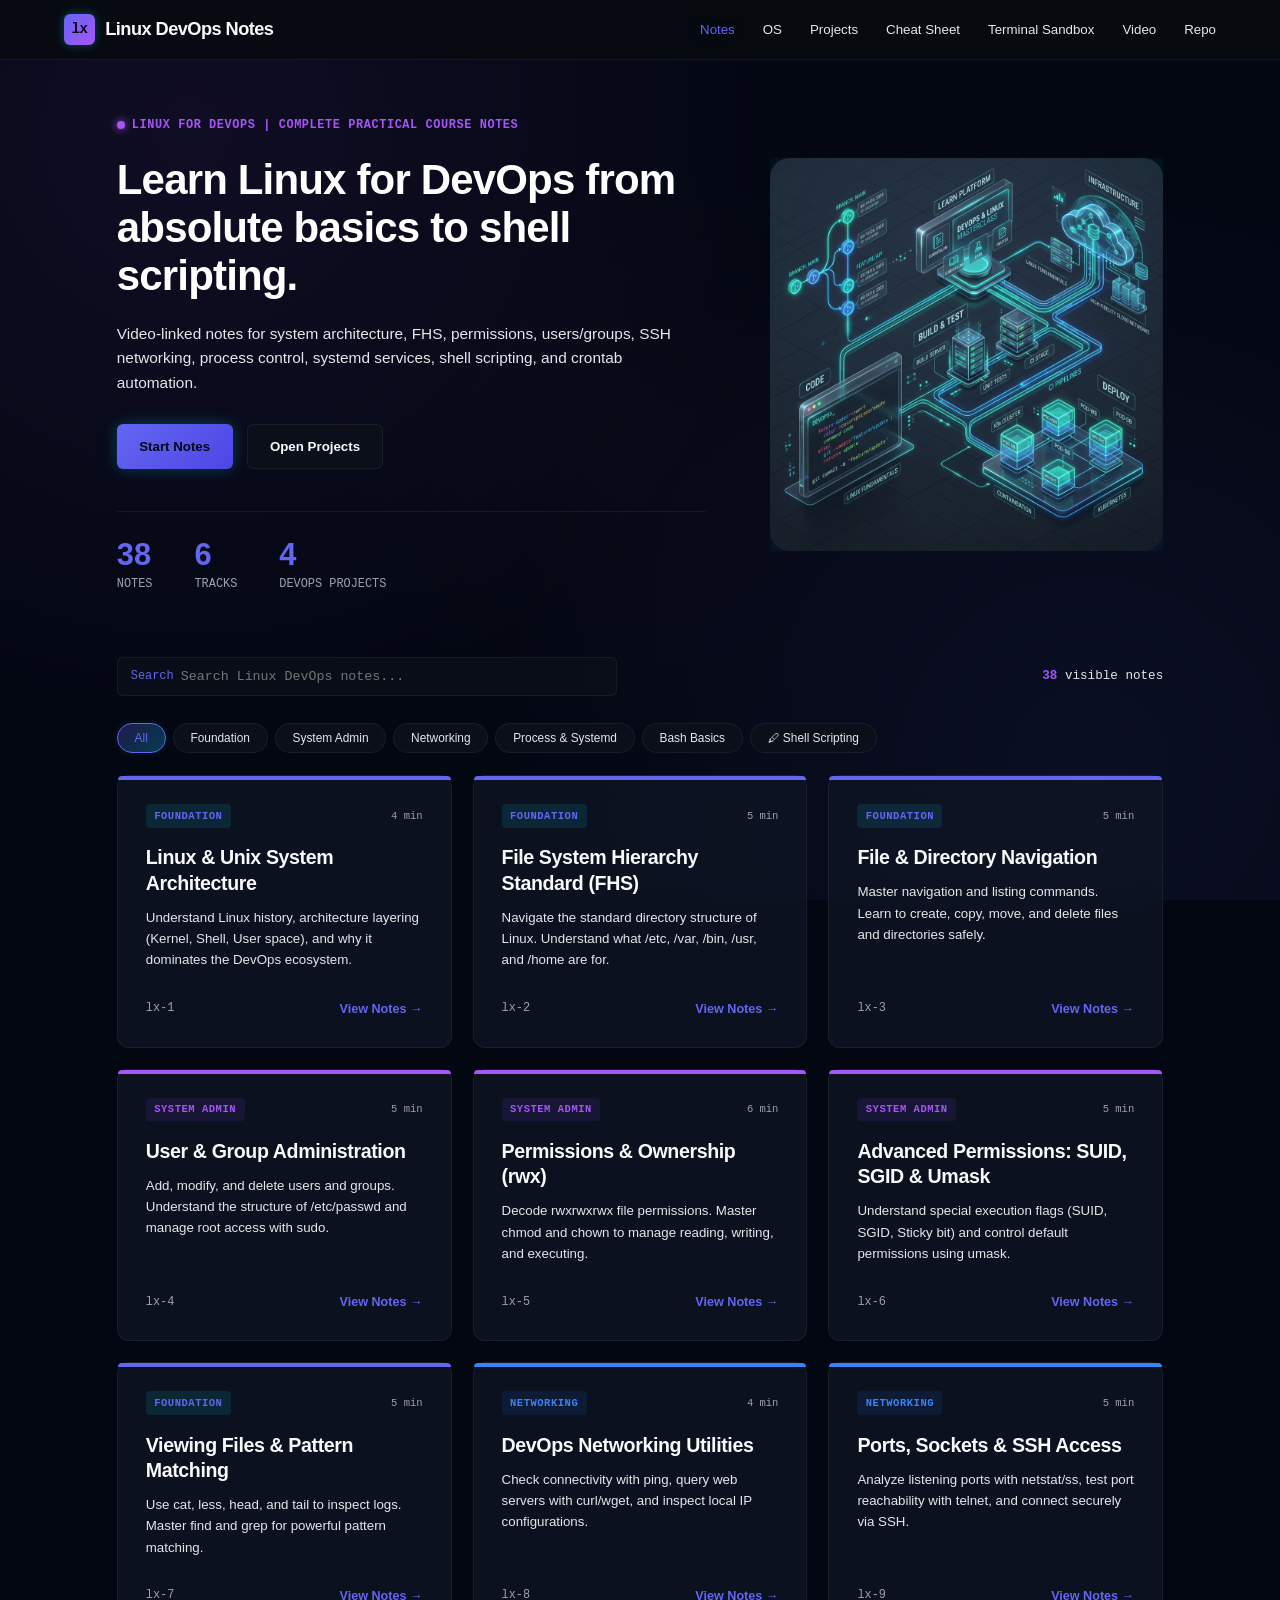
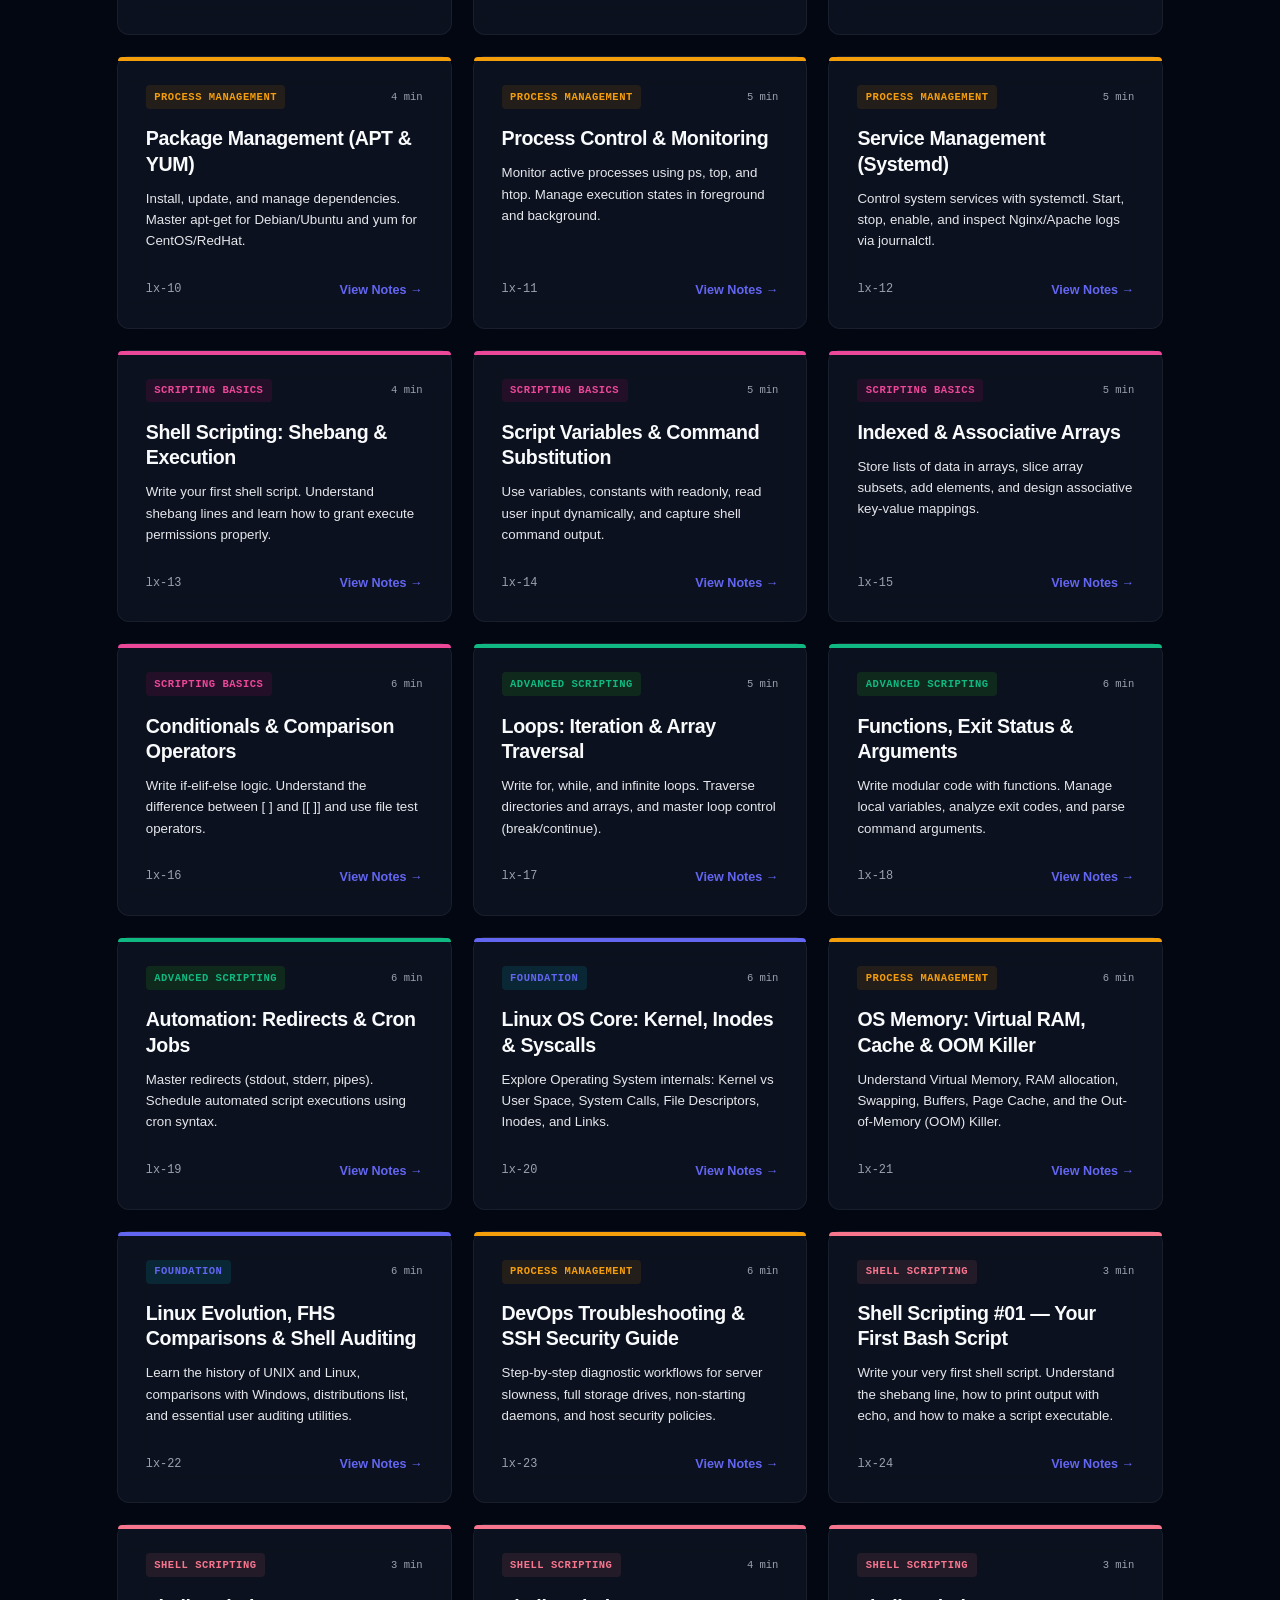
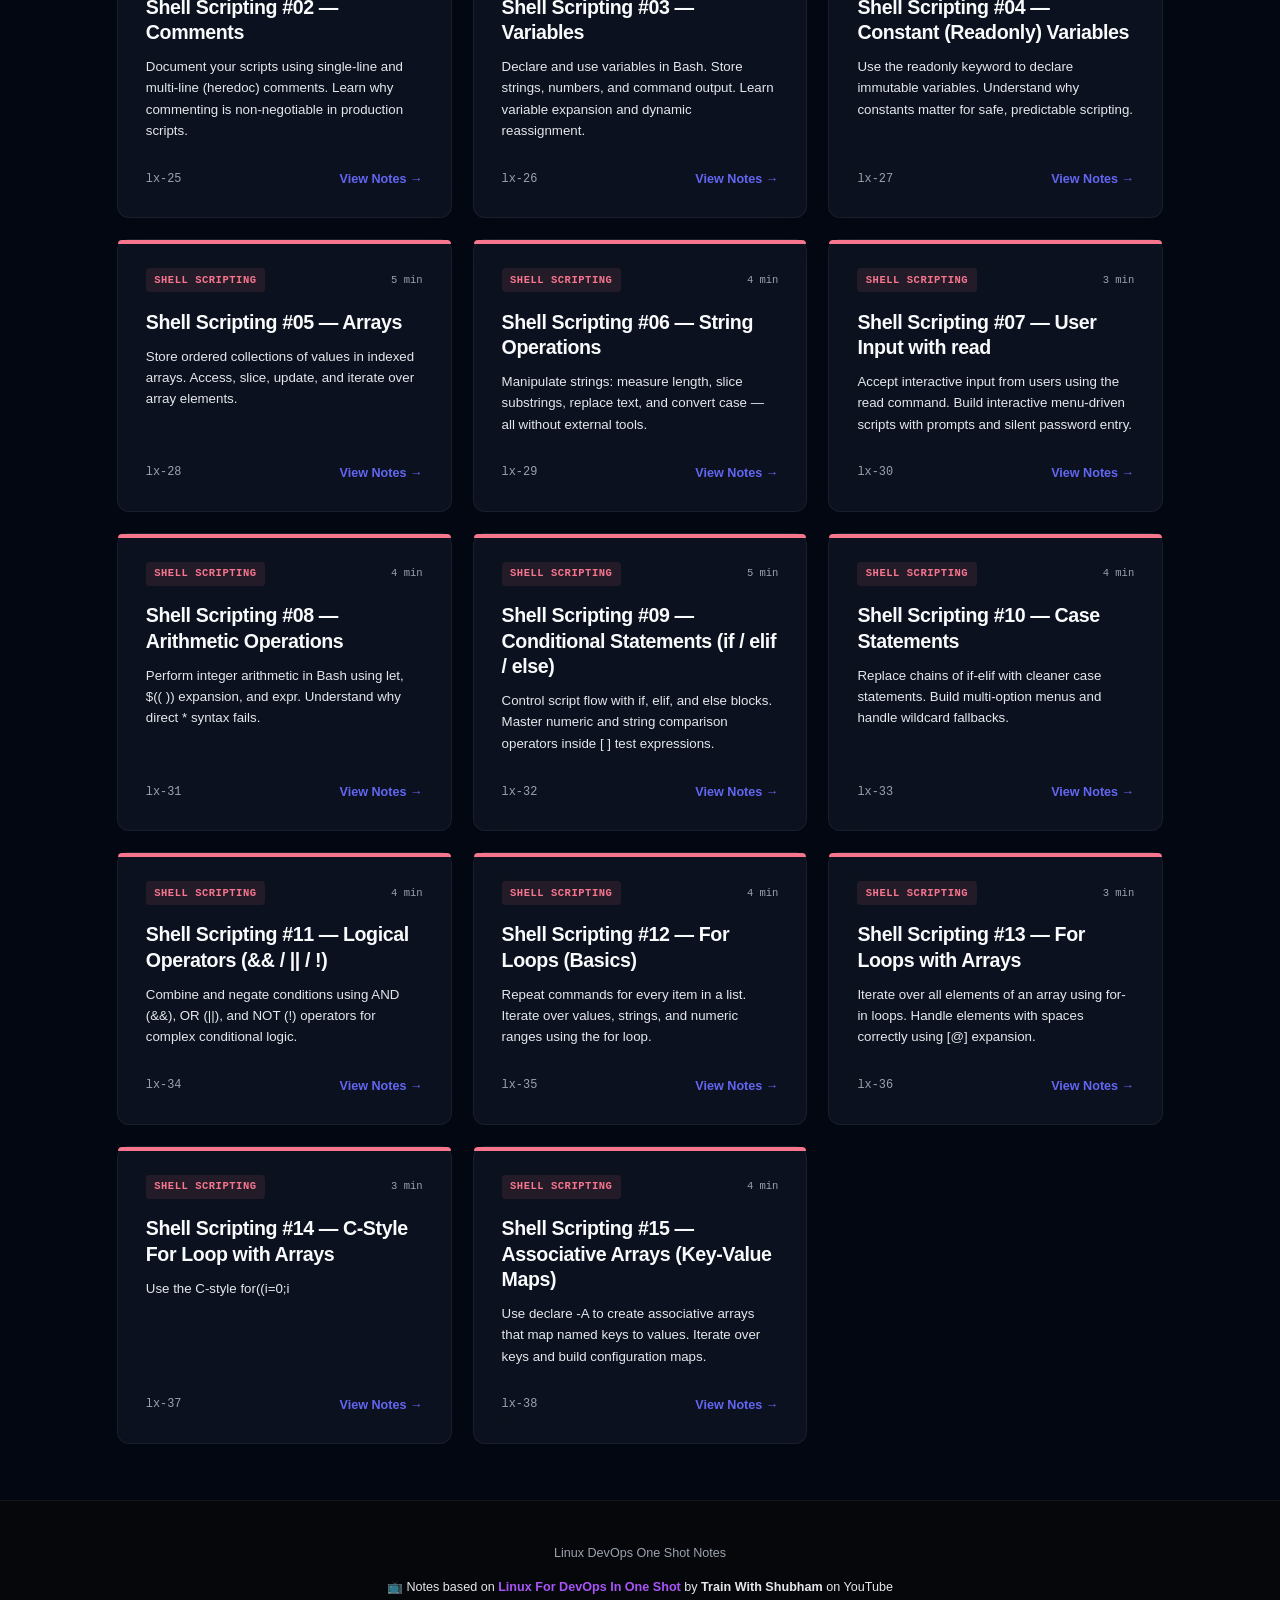
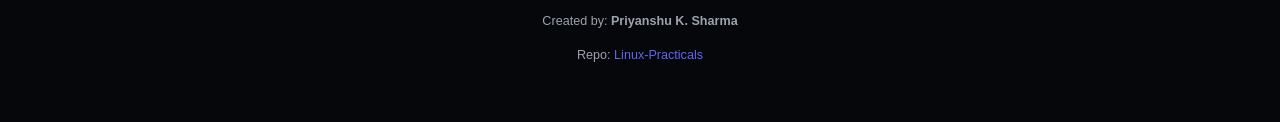
==== commit b654d18c: "refactor: update site theme to indigo-purple-magenta, enhance hero layout, and add sidebar toggle fu" ====
--- a/index.html
+++ b/index.html
@@ -3,8 +3,8 @@
 <head>
   <meta charset="UTF-8">
   <meta name="viewport" content="width=device-width, initial-scale=1.0">
-  <title>Linux For DevOps | One Shot Hindi Notes</title>
-  <meta name="description" content="Multipage Linux and shell scripting notes based on Linux For DevOps In One Shot with hands-on DevOps scripts.">
+  <title>Linux Notes | One Shot Hindi</title>
+  <meta name="description" content="Multipage Linux notes for Linux DevOps In One Shot with live scripting projects.">
   <link rel="preconnect" href="https://fonts.googleapis.com">
   <link rel="preconnect" href="https://fonts.gstatic.com" crossorigin>
   <link href="https://fonts.googleapis.com/css2?family=DM+Sans:wght@400;500;600;700&family=Space+Mono:wght@400;700&display=swap" rel="stylesheet">
@@ -39,9 +39,6 @@
     <div class="hero-copy">
       <p class="eyebrow">Linux For DevOps | Complete Practical Course Notes</p>
       <h1>Learn Linux for DevOps from absolute basics to shell scripting.</h1>
-      <div class="hero-illustration" aria-hidden="true">
-        <img src="assets/hero-illustration.png" alt="Linux system automation and DevOps processes system architecture diagram">
-      </div>
       <p class="hero-sub">
         Video-linked notes for system architecture, FHS, permissions, users/groups, SSH networking, process control, systemd services, shell scripting, and crontab automation.
       </p>
@@ -50,10 +47,13 @@
         <a class="btn" href="projects.html">Open Projects</a>
       </div>
       <div class="hero-stats" aria-label="Site statistics">
-        <div><strong id="statNotes">19</strong><span>Notes</span></div>
+        <div><strong id="statNotes">38</strong><span>Notes</span></div>
         <div><strong>6</strong><span>Tracks</span></div>
         <div><strong>4</strong><span>DevOps Projects</span></div>
       </div>
+    </div>
+    <div class="hero-illustration" aria-hidden="true">
+      <img src="assets/hero-illustration.png" alt="Linux system automation and DevOps processes system architecture diagram">
     </div>
   </section>
 
@@ -62,7 +62,7 @@
       <span>Search</span>
       <input id="searchInput" type="search" placeholder="Search Linux DevOps notes..." autocomplete="off">
     </label>
-    <div class="visible-count"><strong id="visibleCount">34</strong> visible notes</div>
+    <div class="visible-count"><strong id="visibleCount">38</strong> visible notes</div>
   </section>
 
   <div class="filter-bar" id="filterBar" aria-label="Note category filters">
--- a/assets/css/site.css
+++ b/assets/css/site.css
@@ -1,41 +1,42 @@
 /* ==========================================================================
    LINUX FOR DEVOPS NOTES - SITE.CSS
-   Theme: Teal-Cyberpunk / Terminal High-Tech
+   Theme: Premium Indigo-Purple-Magenta / Modern Dev Stack
    ========================================================================== */
 
 :root {
-  --bg-primary: #080b10;
-  --bg-secondary: #0e131b;
-  --bg-card: rgba(17, 25, 40, 0.65);
-  --bg-input: rgba(14, 19, 27, 0.8);
+  --bg-primary: #030712;
+  --bg-secondary: #0b0f19;
+  --bg-card: rgba(17, 24, 39, 0.65);
+  --bg-input: rgba(11, 15, 25, 0.8);
   
-  --border-color: rgba(255, 255, 255, 0.08);
-  --border-color-glow: rgba(0, 229, 255, 0.25);
+  --border-color: rgba(255, 255, 255, 0.06);
+  --border-color-glow: rgba(99, 102, 241, 0.25);
   
-  --accent-teal: #00e5ff;
-  --accent-teal-glow: rgba(0, 229, 255, 0.15);
-  --accent-teal-dark: #00a2b6;
+  --accent-teal: #6366f1; /* Modern Indigo */
+  --accent-teal-glow: rgba(99, 102, 241, 0.15);
+  --accent-teal-dark: #4f46e5;
   
-  --accent-purple: #7c4dff;
-  --accent-purple-glow: rgba(124, 77, 255, 0.2);
-  --accent-purple-dark: #5c35c9;
+  --accent-purple: #a855f7; /* Royal Purple */
+  --accent-purple-glow: rgba(168, 85, 247, 0.2);
+  --accent-purple-dark: #7c3aed;
   
-  --accent-green: #39ff14;
-  --accent-orange: #ff9100;
-  --accent-pink: #ff007f;
-  --accent-blue: #2979ff;
-
-  --text-primary: #f0f6fc;
-  --text-secondary: #c9d1d9;
-  --text-muted: #8b949e;
-  --text-inverse: #0d1117;
+  --accent-green: #10b981; /* Emerald Green */
+  --accent-orange: #f59e0b; /* Amber */
+  --accent-pink: #ec4899; /* Hot Pink */
+  --accent-blue: #3b82f6; /* Modern Blue */
+
+  --text-primary: #f9fafb;
+  --text-secondary: #e5e7eb;
+  --text-muted: #9ca3af;
+  --text-light: #ffffff;
+  --text-inverse: #030712;
   
   --font-sans: 'DM Sans', -apple-system, BlinkMacSystemFont, "Segoe UI", Roboto, sans-serif;
   --font-mono: 'Space Mono', SFMono-Regular, Consolas, "Liberation Mono", monospace;
   
   --transition-smooth: all 0.3s cubic-bezier(0.25, 0.8, 0.25, 1);
-  --shadow-glow: 0 0 15px rgba(0, 229, 255, 0.15);
-  --shadow-card: 0 8px 32px 0 rgba(0, 0, 0, 0.37);
+  --shadow-glow: 0 0 15px rgba(99, 102, 241, 0.15);
+  --shadow-card: 0 8px 32px 0 rgba(0, 0, 0, 0.5);
   --radius-sm: 6px;
   --radius-md: 12px;
   --radius-lg: 20px;
@@ -53,16 +54,27 @@
 
 html, body {
   min-height: 100vh;
+  max-width: 100%;
+  overflow-x: hidden;
   background-color: var(--bg-primary);
   background-image: 
-    radial-gradient(circle at 10% 20%, rgba(124, 77, 255, 0.05) 0%, transparent 40%),
-    radial-gradient(circle at 90% 80%, rgba(0, 229, 255, 0.05) 0%, transparent 40%);
+    radial-gradient(circle at 15% 15%, rgba(168, 85, 247, 0.08) 0%, transparent 45%),
+    radial-gradient(circle at 85% 85%, rgba(99, 102, 241, 0.08) 0%, transparent 45%),
+    radial-gradient(circle at 50% 50%, rgba(236, 72, 153, 0.02) 0%, transparent 40%);
   background-attachment: fixed;
   color: var(--text-primary);
   font-family: var(--font-sans);
   line-height: 1.6;
   -webkit-font-smoothing: antialiased;
   -moz-osx-font-smoothing: grayscale;
+  font-size: 14px;
+}
+
+/* Ensure media elements never overflow their containers */
+img, picture, video, iframe, svg {
+  max-width: 100%;
+  height: auto;
+  display: block;
 }
 
 /* Custom Scrollbar */
@@ -114,7 +126,9 @@
   display: flex;
   justify-content: space-between;
   align-items: center;
-  padding: 1rem 5%;
+  padding: 1rem clamp(1rem, 5%, 5%);
+  width: 100%;
+  box-sizing: border-box;
   background: rgba(8, 11, 16, 0.85);
   backdrop-filter: blur(12px);
   -webkit-backdrop-filter: blur(12px);
@@ -182,22 +196,25 @@
    ========================================================================== */
 
 .hero {
-  padding: 5rem 10% 4rem;
-  max-width: 1400px;
-  margin: 0 auto;
-}
-
-.hero-copy {
   display: grid;
   grid-template-columns: 1.2fr 0.8fr;
-  column-gap: 4rem;
-  row-gap: 1.5rem;
-  align-items: center;
+  column-gap: clamp(2rem, 5vw, 5rem);
+  row-gap: 2rem;
+  align-items: center;
+  padding: 4rem clamp(1rem, 6%, 6%) 3rem;
+  max-width: 1200px;
+  width: 100%;
+  margin: 0 auto;
+  box-sizing: border-box;
+}
+
+.hero-copy {
+  display: flex;
+  flex-direction: column;
+  gap: 1.5rem;
 }
 
 .eyebrow {
-  grid-column: 1;
-  grid-row: 1;
   font-family: var(--font-mono);
   font-size: 0.85rem;
   font-weight: bold;
@@ -219,24 +236,18 @@
 }
 
 .hero h1 {
-  grid-column: 1;
-  grid-row: 2;
-  font-size: 3rem;
+  font-size: clamp(1.6rem, 4vw, 3rem);
   line-height: 1.15;
   color: #ffffff;
 }
 
 .hero-sub {
-  grid-column: 1;
-  grid-row: 3;
   font-size: 1.1rem;
   color: var(--text-secondary);
   max-width: 580px;
 }
 
 .hero-actions {
-  grid-column: 1;
-  grid-row: 4;
   display: flex;
   gap: 1rem;
   margin-top: 0.5rem;
@@ -273,13 +284,12 @@
 }
 
 .hero-stats {
-  grid-column: 1;
-  grid-row: 5;
   display: flex;
   gap: 3rem;
   margin-top: 1.5rem;
   padding-top: 2rem;
   border-top: 1px solid var(--border-color);
+  width: 100%;
 }
 .hero-stats div {
   display: flex;
@@ -300,15 +310,17 @@
 }
 
 .hero-illustration {
-  grid-column: 2;
-  grid-row: 1 / span 5;
-  display: flex;
-  justify-content: center;
-  align-items: center;
-  align-self: center;
+  display: flex;
+  justify-content: flex-start; /* Left on big screens */
+  align-items: center;
+  max-width: 600px;
+  width: 100%;
+  margin: 1rem 0;
+  overflow: hidden;
 }
 .hero-illustration img {
   max-width: 100%;
+  width: 100%;
   height: auto;
   border-radius: var(--radius-lg);
   filter: drop-shadow(0 0 20px rgba(0, 229, 255, 0.15));
@@ -322,10 +334,12 @@
   display: flex;
   justify-content: space-between;
   align-items: center;
-  gap: 2rem;
-  padding: 2rem 10% 1rem;
-  max-width: 1400px;
+  gap: 1rem;
+  padding: 1.5rem clamp(1rem, 6%, 6%) 1rem;
+  max-width: 1200px;
+  width: 100%;
   margin: 0 auto;
+  box-sizing: border-box;
 }
 
 .search-box {
@@ -373,9 +387,11 @@
   display: flex;
   flex-wrap: wrap;
   gap: 0.5rem;
-  padding: 1rem 10% 2rem;
-  max-width: 1400px;
+  padding: 0.9rem clamp(1rem, 6%, 6%) 1.6rem;
+  max-width: 1200px;
+  width: 100%;
   margin: 0 auto;
+  box-sizing: border-box;
 }
 
 .filter-btn {
@@ -406,12 +422,14 @@
 
 .catalog {
   display: grid;
-  grid-template-columns: repeat(auto-fill, minmax(340px, 1fr));
-  gap: 2rem;
-  padding: 0 10% 5rem;
-  max-width: 1400px;
+  grid-template-columns: repeat(auto-fill, minmax(min(260px, 100%), 1fr));
+  gap: 1.5rem;
+  padding: 0 clamp(1rem, 6%, 6%) 4rem;
+  max-width: 1200px;
+  width: 100%;
   margin: 0 auto;
   min-height: 200px;
+  box-sizing: border-box;
 }
 
 .note-card {
@@ -533,7 +551,7 @@
   align-items: center;
   justify-content: center;
   text-align: center;
-  padding: 4rem 10%;
+  padding: 4rem clamp(1rem, 10%, 10%);
   max-width: 600px;
   margin: 0 auto;
   gap: 1rem;
@@ -563,22 +581,26 @@
    ========================================================================== */
 
 .note-view-container {
-  display: grid;
-  grid-template-columns: 320px 1fr;
-  max-width: 1600px;
+  display: flex;
+  flex-direction: column;
+  align-items: center; /* Center content horizontally on large screens */
+  max-width: 100%;
+  width: 100%;
   margin: 0 auto;
-  padding: 2rem 5% 5rem;
-  gap: 3rem;
+  padding: 1.5rem clamp(1rem, 5%, 5%);
+  gap: 2rem;
+  box-sizing: border-box;
 }
 
 /* Sidebar-style nav panel used by OS page */
 .nav-panel {
   background: var(--bg-card);
   border: 1px solid var(--border-color);
-  padding: 1rem;
+  padding: 0.9rem;
   border-radius: var(--radius-sm);
-  max-width: 260px;
-  margin: 0 0 1.25rem 0;
+  max-width: min(260px, 28%);
+  width: 100%;
+  margin: 0 0 1rem 0;
 }
 .nav-panel h3 {
   margin-bottom: 0.5rem;
@@ -598,27 +620,65 @@
 }
 .nav-panel a:hover { color: var(--text-primary); }
 
-@media (min-width: 900px) {
-  .cheat-sheet-layout { display: grid; grid-template-columns: 280px 1fr; gap: 2rem; }
-  .cheat-sheet-layout .nav-panel { position: sticky; top: 6rem; height: fit-content; }
-}
-
-@media (max-width: 899px) {
-  .cheat-sheet-layout { display: block; }
-  .nav-panel { max-width: 100%; }
-}
-
-/* Sidebar Index */
+.cheat-sheet-layout { 
+  display: flex;
+  flex-direction: column;
+  align-items: center;
+  max-width: 900px;
+  margin: 0 auto;
+  padding: 1.5rem clamp(1rem, 5%, 5%);
+}
+.cheat-sheet-layout > * {
+  width: 100%;
+}
+.nav-panel { max-width: 100%; }
+
+/* Sidebar toggle & list */
 .note-sidebar {
-  position: sticky;
-  top: 6rem;
-  max-height: calc(100vh - 8rem);
-  overflow-y: auto;
-  padding-right: 1rem;
-  display: flex;
+  position: relative;
+  overflow: visible;
+  border-bottom: 1px solid var(--border-color);
+  padding-bottom: 0.5rem;
+  margin-bottom: 1rem;
+  width: 100%;
+  max-width: 900px;
+}
+.note-sidebar-toggle {
+  display: flex;
+  align-items: center;
+  justify-content: space-between;
+  width: 100%;
+  background: var(--bg-card);
+  border: 1px solid var(--border-color);
+  border-radius: var(--radius-sm);
+  color: var(--text-primary);
+  font-family: var(--font-sans);
+  font-size: 0.95rem;
+  font-weight: 600;
+  padding: 0.75rem 1rem;
+  cursor: pointer;
+  transition: var(--transition-smooth);
+}
+.note-sidebar-toggle:hover {
+  border-color: var(--accent-teal);
+  color: var(--accent-teal);
+}
+.note-sidebar-toggle svg {
+  transition: transform 0.25s ease;
+  flex-shrink: 0;
+  transform: rotate(-90deg);
+}
+.note-sidebar-toggle[aria-expanded="true"] svg {
+  transform: rotate(0deg);
+}
+.sidebar-note-list {
+  display: none;
   flex-direction: column;
-  gap: 2rem;
-  border-right: 1px solid var(--border-color);
+  padding: 1rem 0 0.5rem;
+  gap: 1.25rem;
+}
+.sidebar-note-list.open {
+  display: flex;
 }
 .sidebar-track-group {
   display: flex;
@@ -662,6 +722,11 @@
 /* Note Content Area */
 .note-content-wrapper {
   max-width: 900px;
+  width: 100%;
+  min-width: 0;
+  box-sizing: border-box;
+  overflow-wrap: break-word;
+  word-break: break-word;
 }
 .breadcrumbs {
   font-family: var(--font-mono);
@@ -684,11 +749,12 @@
 .note-header-meta {
   display: flex;
   align-items: center;
-  gap: 1.5rem;
+  flex-wrap: wrap;
+  gap: 0.75rem;
   margin-bottom: 1rem;
 }
 .note-header h1 {
-  font-size: 2.8rem;
+  font-size: clamp(1.4rem, 4.2vw, 2.8rem);
   letter-spacing: -0.03em;
   color: var(--text-light);
   margin-bottom: 1rem;
@@ -842,95 +908,90 @@
 
 @media (max-width: 900px) {
   .site-header {
-    padding: 0.75rem 4%;
-  }
-
+    padding: 0.75rem 1rem;
+  }
   .nav-toggle {
     display: inline-flex;
     align-items: center;
     justify-content: center;
   }
-
   .site-nav {
     display: none;
-    gap: 1rem;
-  }
-
+  }
   .site-nav.open {
     display: flex;
     position: absolute;
     top: 100%;
-    right: 4%;
+    left: 1rem;
+    right: 1rem;
     flex-direction: column;
     background: rgba(8,11,16,0.95);
     border: 1px solid var(--border-color);
-    padding: 0.75rem 0.75rem;
+    padding: 0.5rem;
     border-radius: 8px;
     box-shadow: 0 8px 30px rgba(0,0,0,0.6);
     z-index: 200;
-  }
-
+    max-width: calc(100vw - 2rem);
+    max-height: 60vh;
+    overflow-y: auto;
+    box-sizing: border-box;
+  }
   .site-nav a {
     padding: 0.5rem 0.75rem;
-    white-space: nowrap;
-  }
-
+    white-space: normal;
+    word-break: break-word;
+  }
+  /* Stack hero to single column */
   .hero {
-    padding: 3rem 5% 2rem;
-  }
-
-  .hero-copy {
-    display: grid;
     grid-template-columns: 1fr;
-    column-gap: 0;
-  }
-
+    gap: 2rem;
+    padding: 2rem 1rem;
+  }
   .hero-illustration {
-    grid-column: 1;
-    grid-row: auto;
     margin-top: 1.25rem;
-    justify-content: flex-start;
-  }
-
+    justify-content: center; /* Center on small screens */
+  }
   .toolbar, .filter-bar {
-    padding-left: 5%;
-    padding-right: 5%;
-  }
-
+    padding-left: 1rem;
+    padding-right: 1rem;
+  }
   .catalog {
-    padding: 0 5% 3rem;
-    grid-template-columns: repeat(auto-fill, minmax(260px, 1fr));
+    padding: 0 1rem 3rem;
+    grid-template-columns: repeat(auto-fill, minmax(min(260px, 100%), 1fr));
     gap: 1.25rem;
   }
-
-  .note-view-container {
-    grid-template-columns: 1fr;
-    padding: 1.5rem 4% 3rem;
-    gap: 1.5rem;
-  }
-
-  .note-sidebar {
-    position: relative;
-    top: auto;
-    max-height: none;
-    overflow: visible;
-    padding-right: 0;
-    border-right: none;
-    border-bottom: 1px solid var(--border-color);
-    margin-bottom: 1rem;
-  }
+  .concept-block pre, pre {
+    white-space: pre-wrap;
+    word-break: break-word;
+    overflow-x: auto;
+  }
+}
+
+.ascii-diagram {
+  font-family: var(--font-mono);
+  white-space: pre;
+  overflow-x: auto;
+  padding: 0.5rem 0.75rem;
+  background: rgba(255,255,255,0.02);
+  border-radius: 6px;
+  border: 1px solid rgba(255,255,255,0.03);
+  color: var(--text-secondary);
 }
 
 @media (max-width: 600px) {
+  .ascii-diagram {
+    font-size: 0.82rem;
+    padding: 0.4rem 0.5rem;
+  }
   .brand { font-size: 1.05rem; }
   .hero h1 { font-size: 2rem; }
   .hero-sub { font-size: 1rem; }
   .hero-stats { gap: 1rem; flex-direction: column; padding-top: 1rem; }
   .btn { padding: 0.6rem 1rem; font-size: 0.9rem; }
-  .catalog { grid-template-columns: 1fr; padding: 0 4% 3rem; }
+  .catalog { grid-template-columns: 1fr; padding: 0 1rem 3rem; }
   .search-box input { padding: 0.6rem 1rem 0.6rem 3.5rem; }
   .note-header h1 { font-size: 1.8rem; }
-  .site-footer { padding: 1.25rem 4%; font-size: 0.95rem; display: flex; flex-direction: column; gap: 0.5rem; }
+  .site-footer { padding: 1.25rem 1rem; font-size: 0.95rem; display: flex; flex-direction: column; gap: 0.5rem; }
 }
 
 .terminal-content .c-variable { color: #e0af68; }
@@ -1017,16 +1078,18 @@
 .note-pagination {
   display: flex;
   justify-content: space-between;
-  gap: 2rem;
+  gap: 1rem;
   margin-top: 5rem;
   padding-top: 2rem;
   border-top: 1px solid var(--border-color);
+  flex-wrap: wrap;
 }
 .pag-btn {
   display: flex;
   flex-direction: column;
   gap: 0.25rem;
   flex: 1;
+  min-width: min(200px, 100%);
   padding: 1.25rem;
   background: var(--bg-card);
   border: 1px solid var(--border-color);
@@ -1062,7 +1125,9 @@
 .cheat-sheet-layout {
   max-width: 1400px;
   margin: 0 auto;
-  padding: 3rem 10% 5rem;
+  padding: 3rem clamp(1rem, 10%, 10%) 5rem;
+  box-sizing: border-box;
+  width: 100%;
 }
 .cheat-sheet-header {
   text-align: center;
@@ -1155,7 +1220,9 @@
 .projects-layout {
   max-width: 1200px;
   margin: 0 auto;
-  padding: 3rem 10% 5rem;
+  padding: 3rem clamp(1rem, 10%, 10%) 5rem;
+  box-sizing: border-box;
+  width: 100%;
 }
 .projects-header {
   text-align: center;
@@ -1241,7 +1308,9 @@
   align-items: center;
   justify-content: center;
   gap: 1rem;
-  padding: 3rem 10% 4rem;
+  padding: 3rem clamp(1rem, 10%, 10%) 4rem;
+  box-sizing: border-box;
+  width: 100%;
   border-top: 1px solid var(--border-color);
   background: #05070a;
   text-align: center;
@@ -1268,17 +1337,15 @@
    ========================================================================== */
 @media (max-width: 1024px) {
   .hero {
-    padding: 3rem 5% 3.5rem;
+    padding: 3rem 1.5rem 3.5rem;
     text-align: center;
   }
   .hero-copy {
-    display: flex;
-    flex-direction: column;
-    align-items: center;
-    gap: 1.25rem;
+    grid-template-columns: 1fr 1fr;
+    gap: 1.5rem;
   }
   .hero h1 {
-    font-size: 2.6rem;
+    font-size: 2.2rem;
   }
   .hero-sub {
     margin: 0 auto;
@@ -1294,50 +1361,35 @@
     gap: 2rem;
   }
   .hero-illustration {
-    max-width: 300px;
-    margin: 0 auto;
-  }
-
+    grid-column: 2;
+    grid-row: 1 / span 5;
+    max-width: 100%;
+  }
   .toolbar {
-    padding: 1.5rem 5% 1rem;
+    padding: 1.5rem 1.5rem 1rem;
   }
   .filter-bar {
-    padding: 0.5rem 5% 1.5rem;
+    padding: 0.5rem 1.5rem 1.5rem;
   }
   .catalog {
-    padding: 0 5% 4rem;
-    grid-template-columns: repeat(auto-fill, minmax(280px, 1fr));
-  }
-
-  .note-view-container {
-    grid-template-columns: 1fr;
-    gap: 2rem;
-    padding: 2rem 5% 4rem;
-  }
-  .note-sidebar {
-    display: none;
+    padding: 0 1.5rem 4rem;
+    grid-template-columns: repeat(auto-fill, minmax(min(280px, 100%), 1fr));
   }
   .note-header h1,
   #noteTitle {
     font-size: 2rem;
   }
-
   .cheat-sheet-layout {
-    padding: 2rem 5% 4rem;
+    padding: 2rem 1.5rem 4rem;
   }
   .projects-layout {
-    padding: 2rem 5% 4rem;
+    padding: 2rem 1.5rem 4rem;
   }
   .project-item {
     padding: 1.5rem;
   }
   .project-details h2 {
     font-size: 1.6rem;
-  }
-
-  .note-pagination {
-    flex-direction: column;
-    gap: 1rem;
   }
 }
 
@@ -1477,14 +1529,6 @@
   }
 
   /* ── Note Detail View ── */
-  .note-view-container {
-    padding: 1.5rem 1.25rem 3.5rem;
-  }
-  .note-header-meta {
-    flex-direction: column;
-    align-items: flex-start;
-    gap: 0.5rem;
-  }
   #noteTitle {
     font-size: 1.65rem;
   }
@@ -1536,11 +1580,6 @@
   }
 
   /* ── Pagination ── */
-  .note-pagination {
-    flex-direction: column;
-    gap: 0.75rem;
-    margin-top: 3rem;
-  }
   .pag-btn {
     padding: 1rem;
   }
@@ -1553,20 +1592,6 @@
     padding: 1.5rem 1.25rem;
   }
 
-  /* Notes page: prevent horizontal overflow and wrap long code lines/images */
-  .note-view-container {
-    padding-left: 1rem;
-    padding-right: 1rem;
-    box-sizing: border-box;
-    overflow-x: hidden;
-  }
-  .note-content-wrapper {
-    max-width: 100%;
-    width: 100%;
-  }
-  .note-sidebar {
-    display: none; /* ensure sidebar hidden on small screens */
-  }
   /* Allow code blocks to wrap on small devices to avoid page stretching */
   .code-card-body pre,
   .terminal-content pre {
@@ -1632,9 +1657,11 @@
    ========================================================================== */
 
 .playground-layout {
-  padding: 3rem 10% 4rem;
+  padding: 3rem clamp(1rem, 5%, 10%) 4rem;
   max-width: 1400px;
+  width: 100%;
   margin: 0 auto;
+  box-sizing: border-box;
 }
 
 .playground-header {
@@ -1654,10 +1681,12 @@
 }
 
 .playground-grid {
-  display: flex;
-  flex-direction: column;
-  gap: 2.5rem;
+  display: grid;
+  grid-template-columns: 1fr 380px;
+  gap: 2rem;
   transition: var(--transition-smooth);
+  width: 100%;
+  min-width: 0;
 }
 
 /* Left Column: Terminal */
@@ -1665,6 +1694,7 @@
   display: flex;
   flex-direction: column;
   gap: 1rem;
+  min-width: 0;
 }
 
 .terminal-window {
@@ -1722,6 +1752,9 @@
   font-size: 0.85rem;
   color: var(--text-secondary);
   white-space: nowrap;
+  overflow: hidden;
+  text-overflow: ellipsis;
+  max-width: 30ch;
   letter-spacing: -0.01em;
 }
 
@@ -1855,6 +1888,7 @@
   overflow: hidden;
   backdrop-filter: blur(16px);
   -webkit-backdrop-filter: blur(16px);
+  min-width: 0;
 }
 
 .sidebar-tabs {
@@ -2105,19 +2139,63 @@
 .terminal-msg-error { color: #ff7b72; }
 
 /* Responsive adjustments for Playground */
-@media (max-width: 1024px) {
+@media (max-width: 1100px) {
+  .playground-grid {
+    grid-template-columns: 1fr 320px;
+  }
+}
+
+@media (max-width: 900px) {
   .playground-layout {
-    padding: 2rem 5% 4rem;
+    padding: 2rem clamp(0.75rem, 4%, 5%) 3rem;
   }
   .playground-grid {
     grid-template-columns: 1fr;
-    gap: 2rem;
+    gap: 1.5rem;
   }
   .terminal-output {
     height: 320px;
   }
   .challenges-list, .vfs-list {
-    max-height: none;
+    max-height: 360px;
+  }
+}
+
+@media (max-width: 600px) {
+  .playground-layout {
+    padding: 1.25rem 0.75rem 2rem;
+  }
+  .playground-header h1 {
+    font-size: clamp(1.4rem, 6vw, 2rem);
+  }
+  .playground-sub {
+    font-size: 0.9rem;
+  }
+  .terminal-output {
+    height: 260px;
+    font-size: 0.82rem;
+    padding: 1rem;
+  }
+  .terminal-input-row {
+    padding: 0 1rem 1rem;
+    font-size: 0.82rem;
+  }
+  .terminal-input {
+    font-size: 0.82rem !important;
+  }
+  .terminal-title {
+    font-size: 0.72rem;
+  }
+  .terminal-dots .dot {
+    width: 9px;
+    height: 9px;
+  }
+  .tab-btn {
+    font-size: 0.82rem;
+    padding: 0.75rem 0.5rem;
+  }
+  .challenges-list, .vfs-list {
+    max-height: 280px;
   }
 }
 
@@ -2369,19 +2447,6 @@
 }
 
 /* Responsive adjustments */
-@media (max-width: 1024px) {
-  .playground-layout {
-    padding: 2rem 5% 4rem;
-  }
-  .playground-grid {
-    grid-template-columns: 1fr;
-    gap: 2rem;
-  }
-  .challenges-list, .vfs-list {
-    max-height: none;
-  }
-}
-
 @media (max-width: 768px) {
   .header-stats-panel {
     display: none;
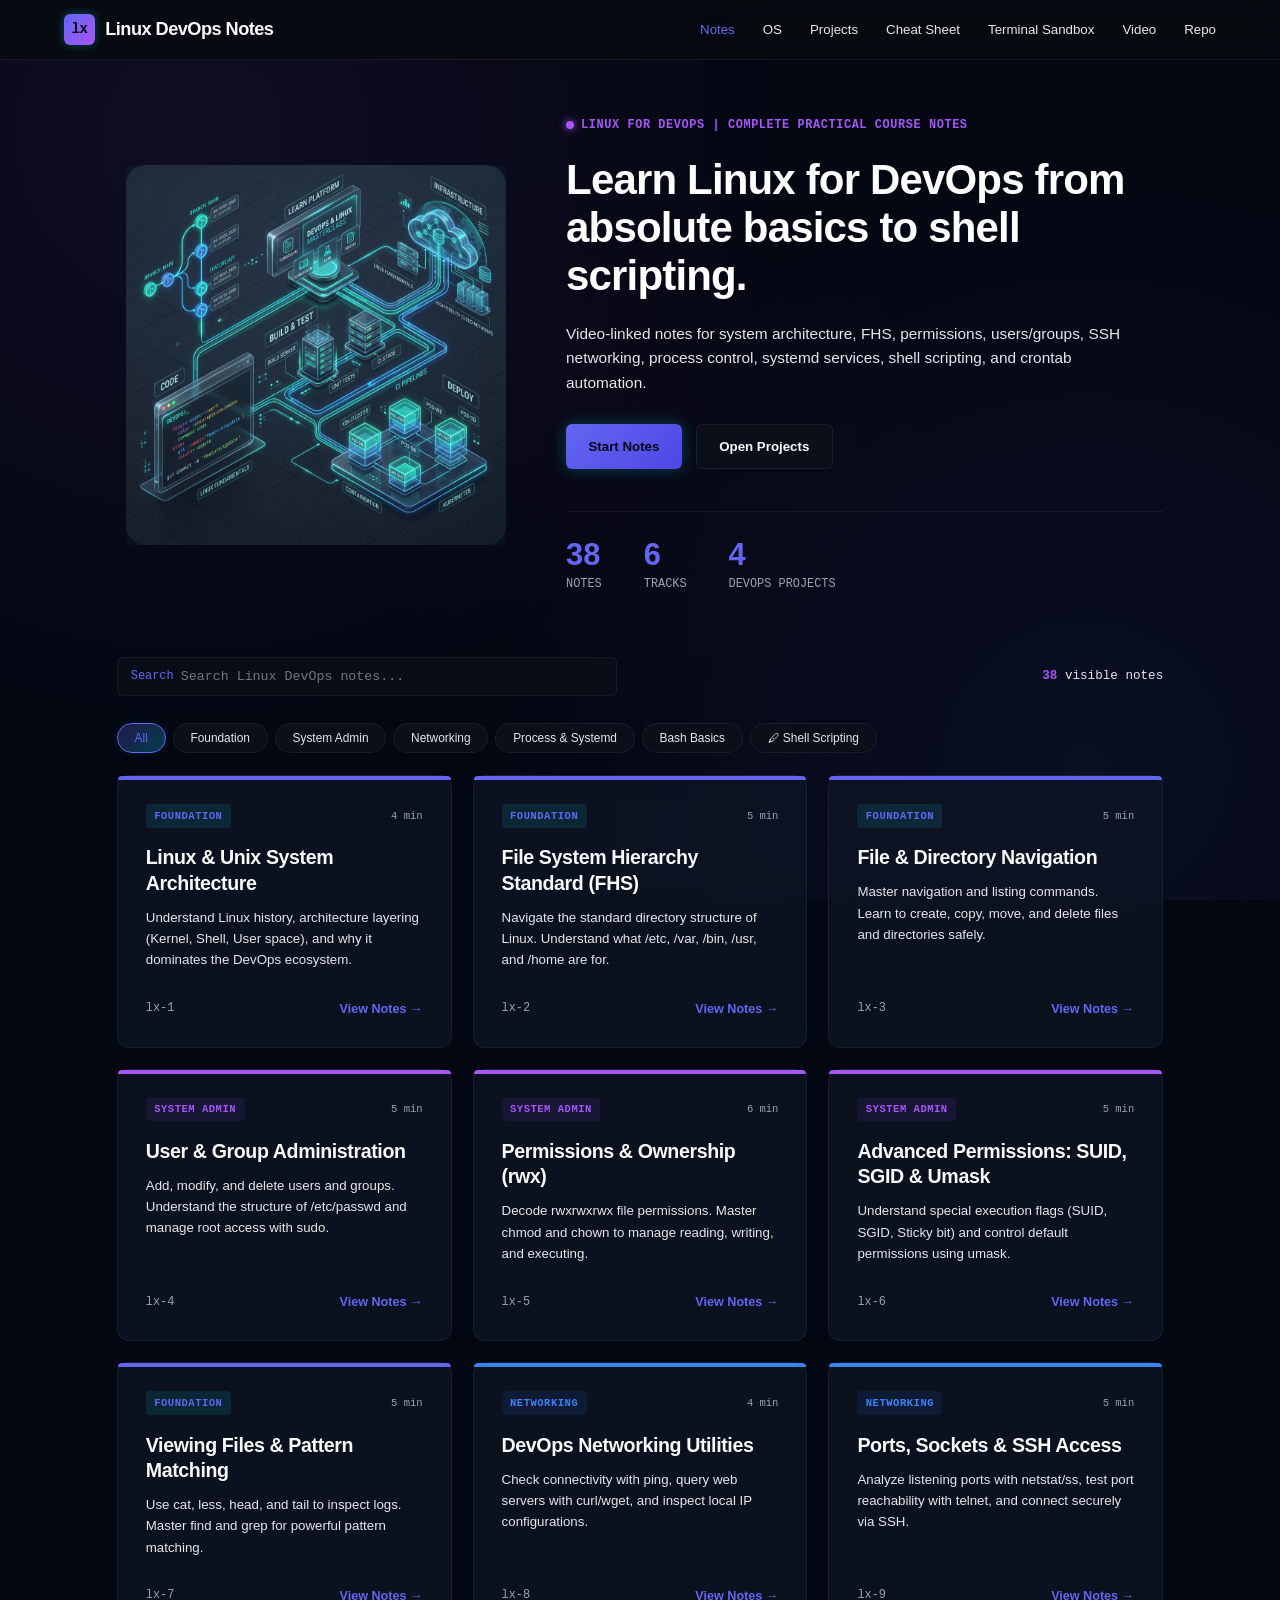
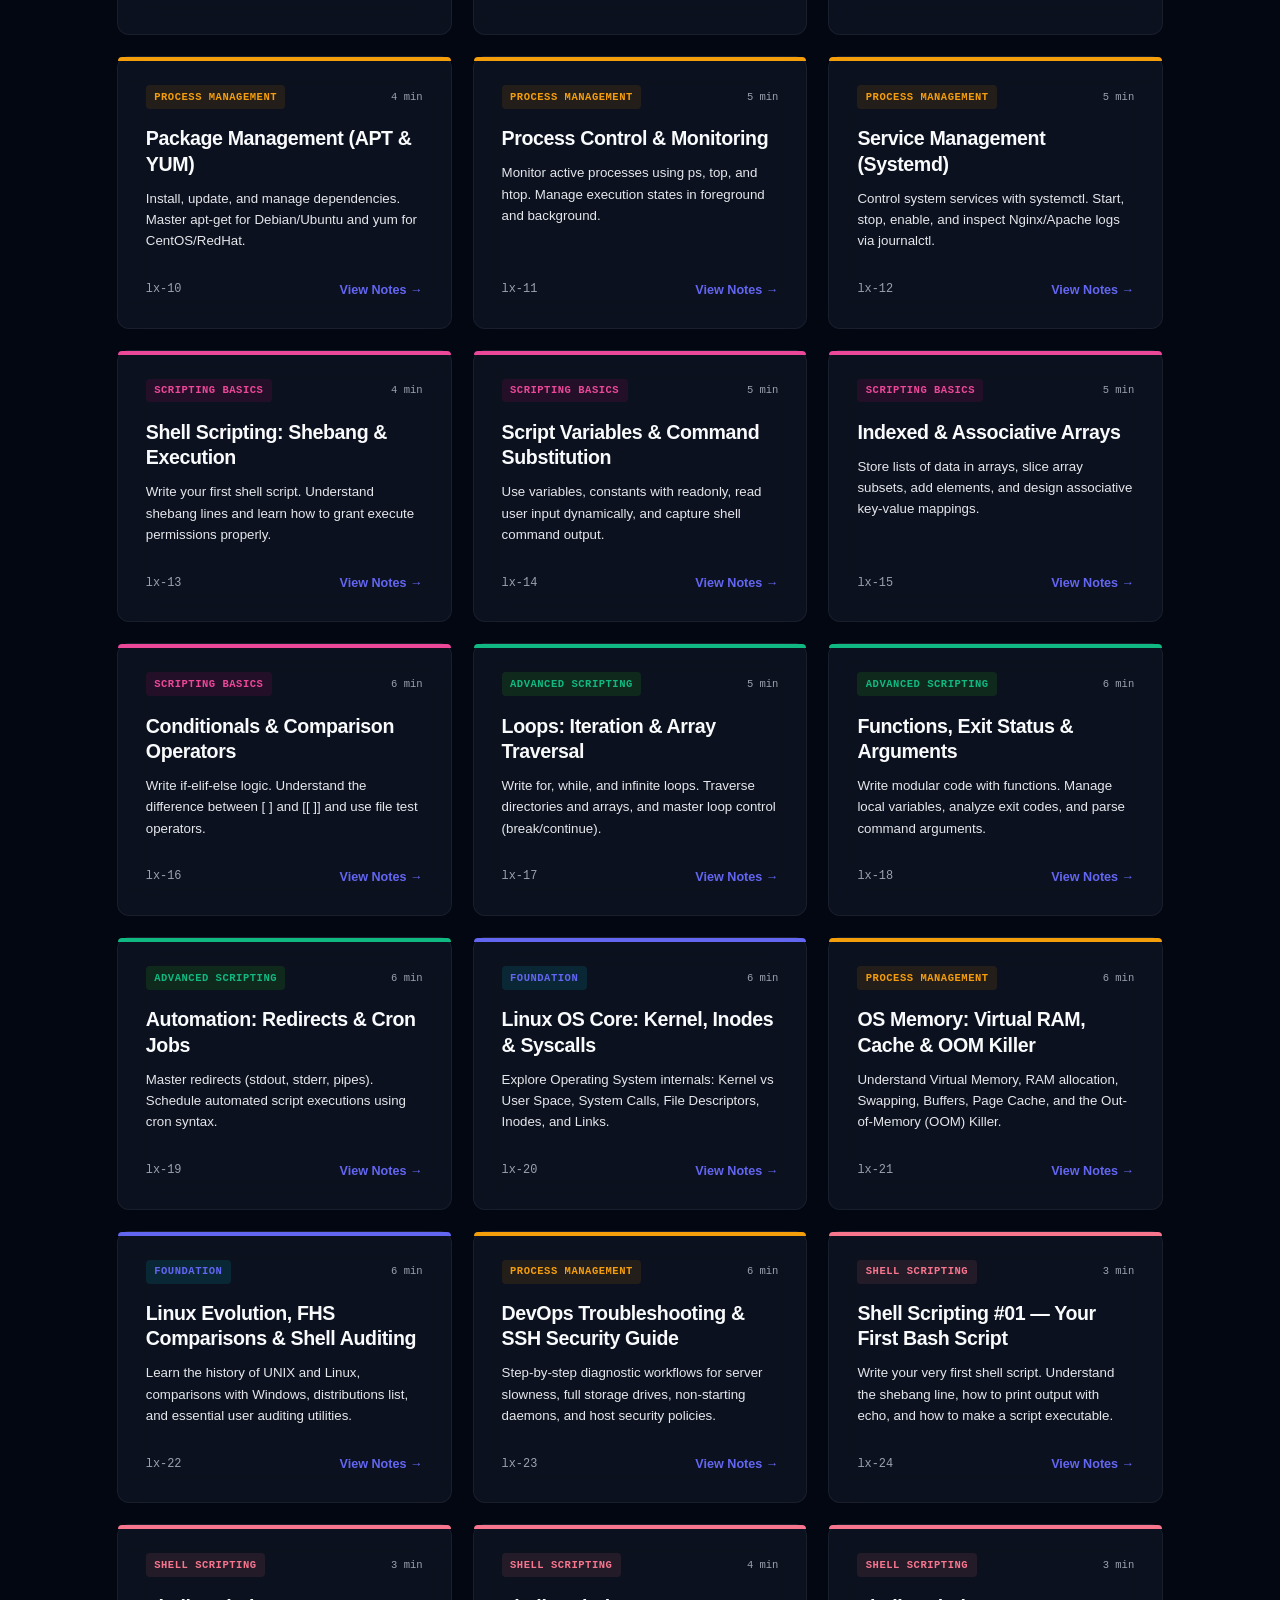
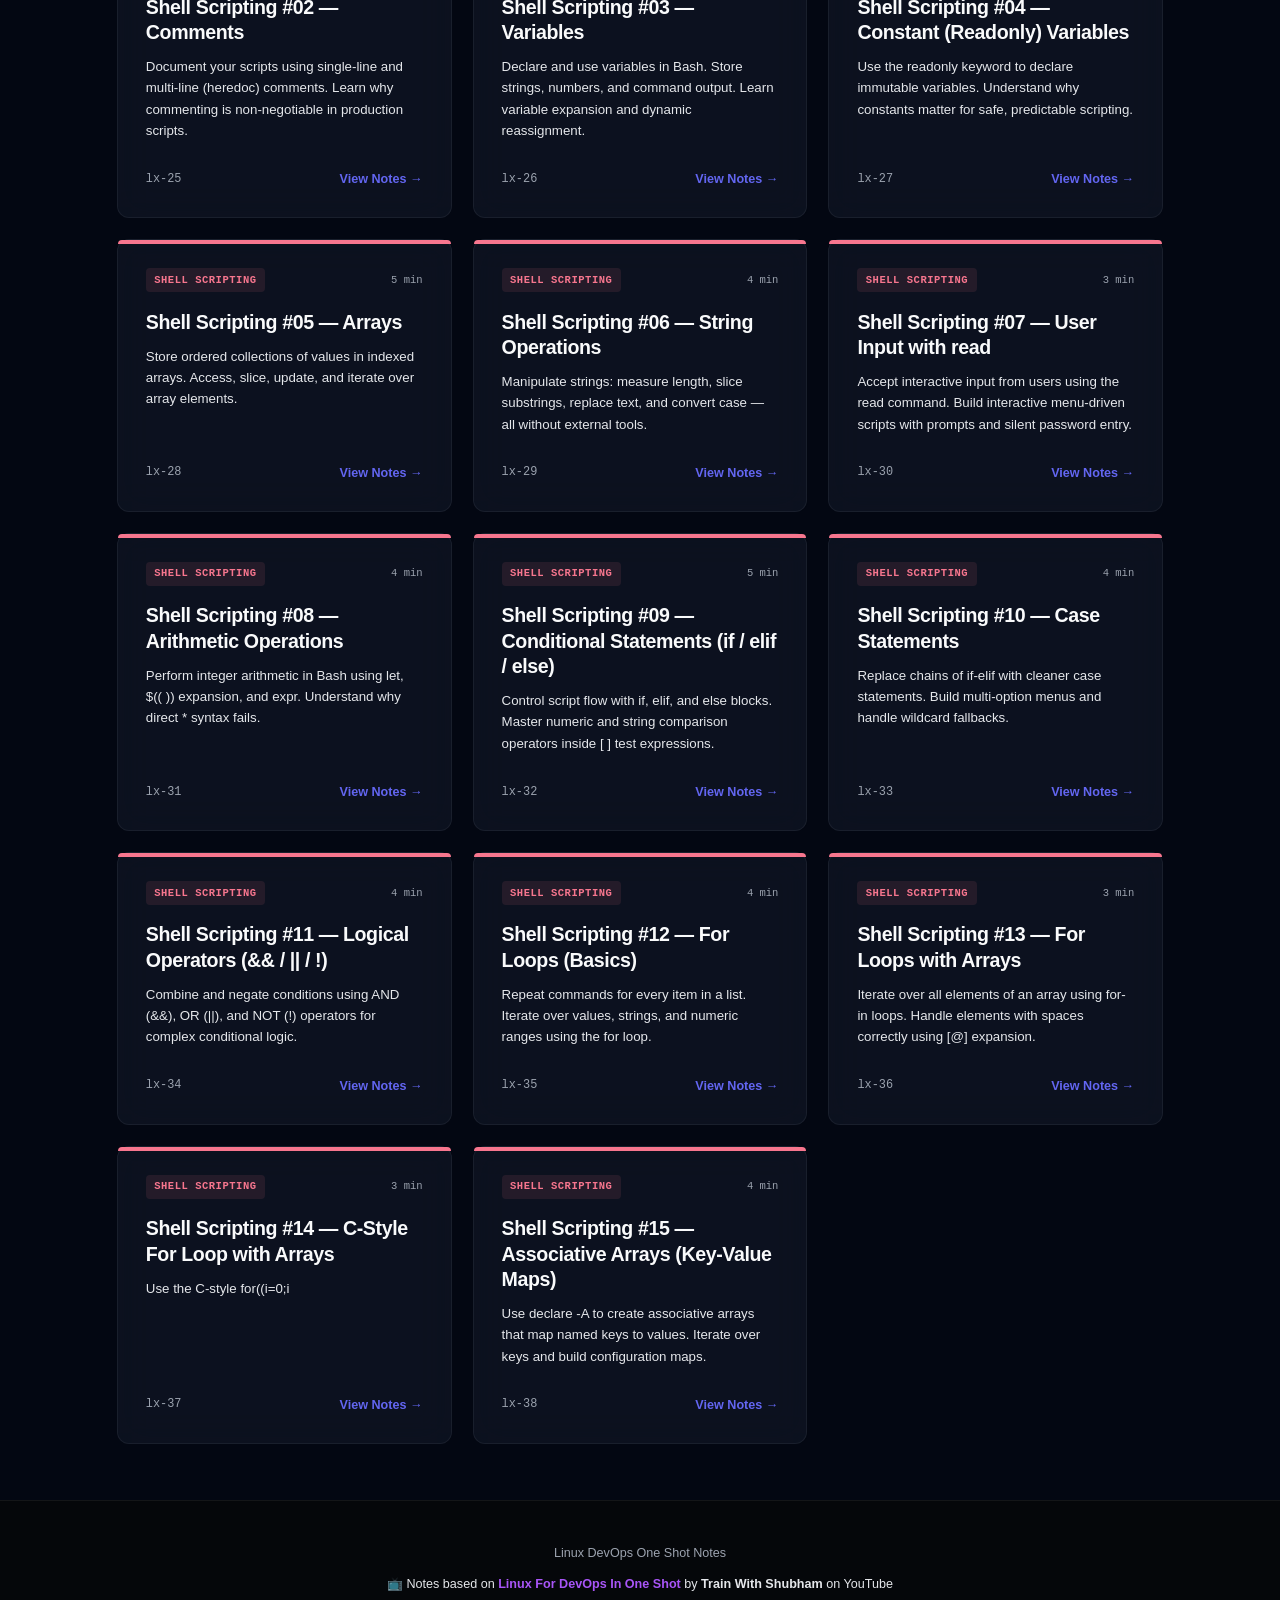
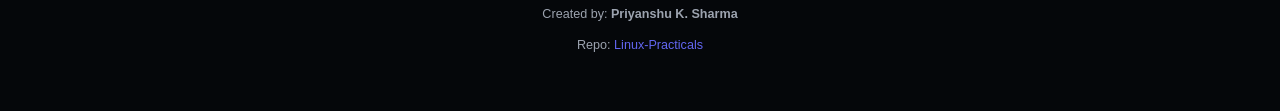
==== commit e332f4dc: "refactor: reorganize hero section layout to place illustration on the left using CSS grid" ====
--- a/index.html
+++ b/index.html
@@ -42,6 +42,9 @@
       <p class="hero-sub">
         Video-linked notes for system architecture, FHS, permissions, users/groups, SSH networking, process control, systemd services, shell scripting, and crontab automation.
       </p>
+      <div class="hero-illustration" aria-hidden="true">
+        <img src="assets/hero-illustration.png" alt="Linux system automation and DevOps processes system architecture diagram">
+      </div>
       <div class="hero-actions">
         <a class="btn primary" href="note.html?id=intro">Start Notes</a>
         <a class="btn" href="projects.html">Open Projects</a>
@@ -51,9 +54,6 @@
         <div><strong>6</strong><span>Tracks</span></div>
         <div><strong>4</strong><span>DevOps Projects</span></div>
       </div>
-    </div>
-    <div class="hero-illustration" aria-hidden="true">
-      <img src="assets/hero-illustration.png" alt="Linux system automation and DevOps processes system architecture diagram">
     </div>
   </section>
 
--- a/assets/css/site.css
+++ b/assets/css/site.css
@@ -196,11 +196,6 @@
    ========================================================================== */
 
 .hero {
-  display: grid;
-  grid-template-columns: 1.2fr 0.8fr;
-  column-gap: clamp(2rem, 5vw, 5rem);
-  row-gap: 2rem;
-  align-items: center;
   padding: 4rem clamp(1rem, 6%, 6%) 3rem;
   max-width: 1200px;
   width: 100%;
@@ -209,12 +204,16 @@
 }
 
 .hero-copy {
-  display: flex;
-  flex-direction: column;
-  gap: 1.5rem;
+  display: grid;
+  grid-template-columns: 0.8fr 1.2fr; /* Image on left, copy on right */
+  column-gap: clamp(1.5rem, 4vw, 4rem);
+  row-gap: 1.5rem;
+  align-items: center;
 }
 
 .eyebrow {
+  grid-column: 2;
+  grid-row: 1;
   font-family: var(--font-mono);
   font-size: 0.85rem;
   font-weight: bold;
@@ -236,18 +235,24 @@
 }
 
 .hero h1 {
+  grid-column: 2;
+  grid-row: 2;
   font-size: clamp(1.6rem, 4vw, 3rem);
   line-height: 1.15;
   color: #ffffff;
 }
 
 .hero-sub {
+  grid-column: 2;
+  grid-row: 3;
   font-size: 1.1rem;
   color: var(--text-secondary);
   max-width: 580px;
 }
 
 .hero-actions {
+  grid-column: 2;
+  grid-row: 4;
   display: flex;
   gap: 1rem;
   margin-top: 0.5rem;
@@ -284,6 +289,8 @@
 }
 
 .hero-stats {
+  grid-column: 2;
+  grid-row: 5;
   display: flex;
   gap: 3rem;
   margin-top: 1.5rem;
@@ -310,12 +317,14 @@
 }
 
 .hero-illustration {
-  display: flex;
-  justify-content: flex-start; /* Left on big screens */
-  align-items: center;
-  max-width: 600px;
+  grid-column: 1;
+  grid-row: 1 / span 5;
+  display: flex;
+  justify-content: center;
+  align-items: center;
+  max-width: 380px;
   width: 100%;
-  margin: 1rem 0;
+  margin: 0 auto;
   overflow: hidden;
 }
 .hero-illustration img {
@@ -943,13 +952,19 @@
   }
   /* Stack hero to single column */
   .hero {
-    grid-template-columns: 1fr;
-    gap: 2rem;
     padding: 2rem 1rem;
+  }
+  .hero-copy {
+    display: flex;
+    flex-direction: column;
+    gap: 1.5rem;
+    align-items: center;
+    text-align: center;
   }
   .hero-illustration {
     margin-top: 1.25rem;
     justify-content: center; /* Center on small screens */
+    max-width: 320px;
   }
   .toolbar, .filter-bar {
     padding-left: 1rem;
@@ -1307,8 +1322,8 @@
   flex-direction: column;
   align-items: center;
   justify-content: center;
-  gap: 1rem;
-  padding: 3rem clamp(1rem, 10%, 10%) 4rem;
+  gap: 0.75rem;
+  padding: 3rem 1.5rem 4rem;
   box-sizing: border-box;
   width: 100%;
   border-top: 1px solid var(--border-color);
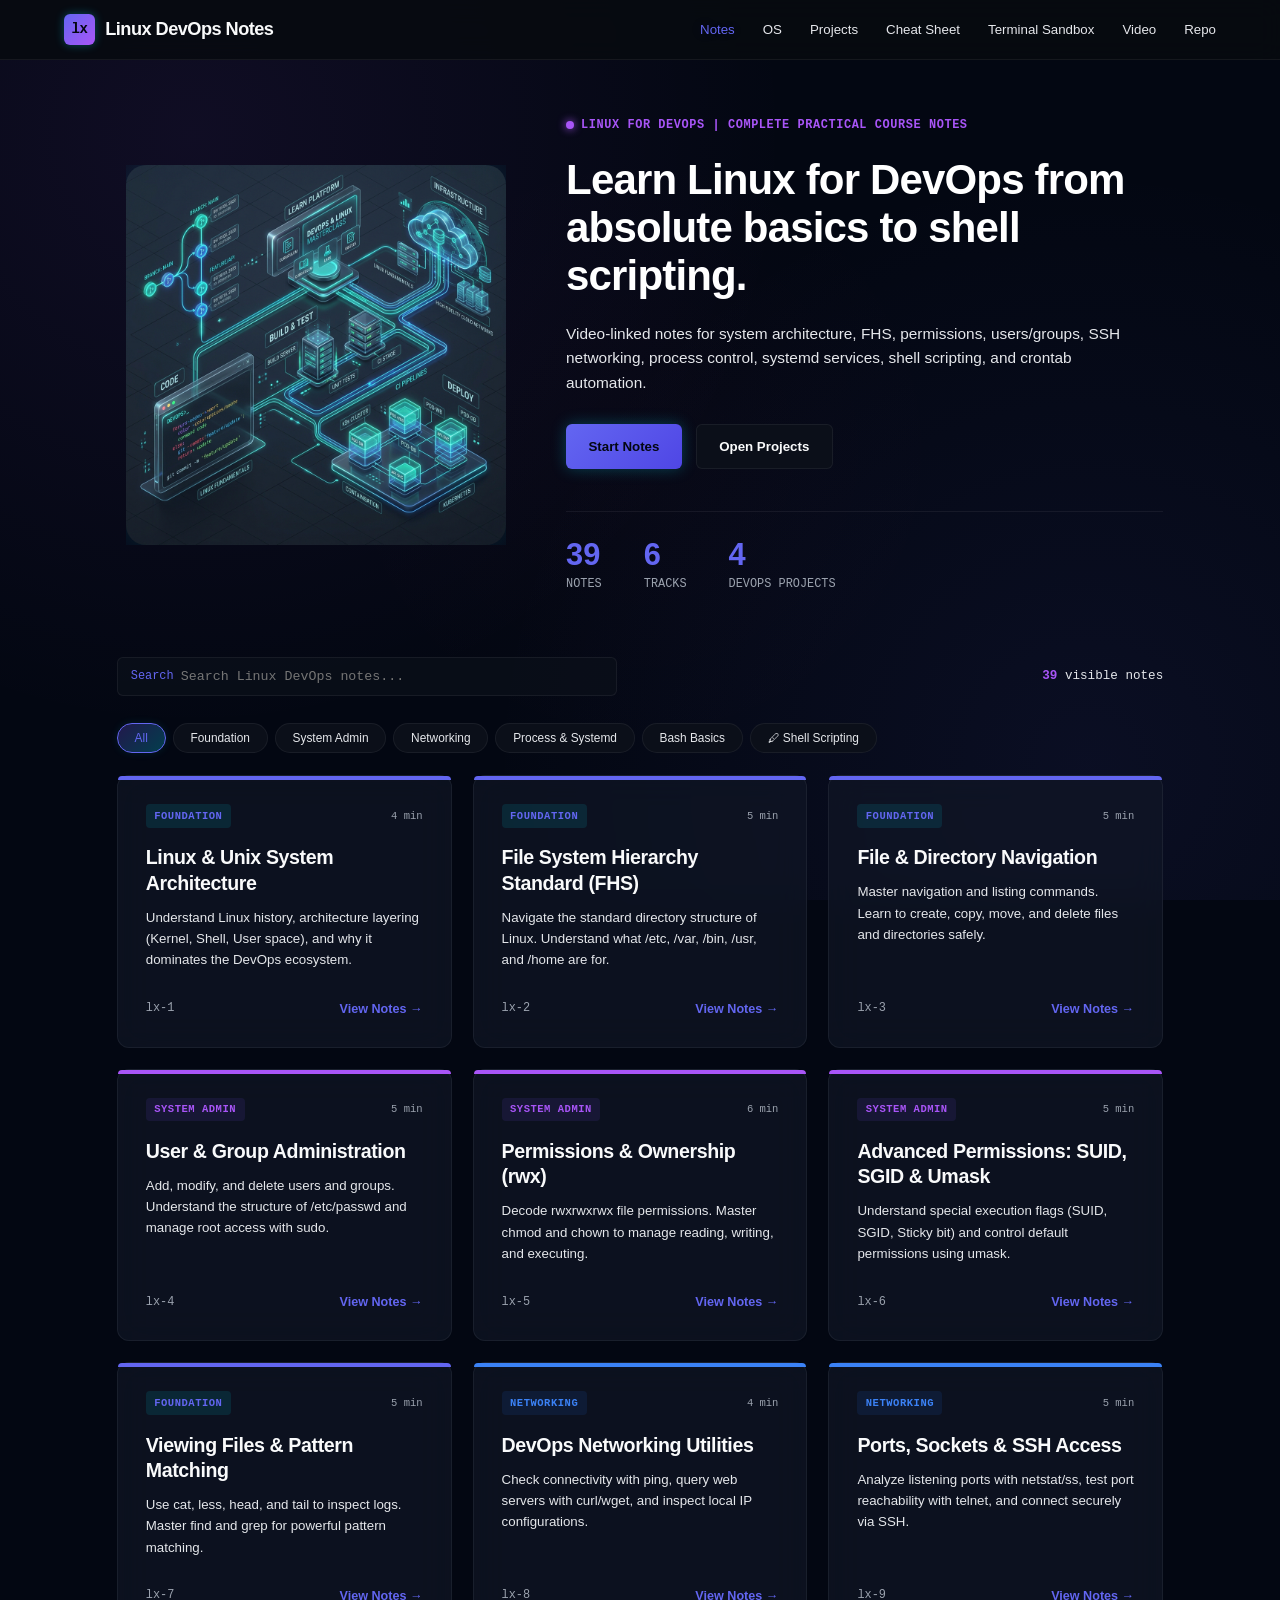
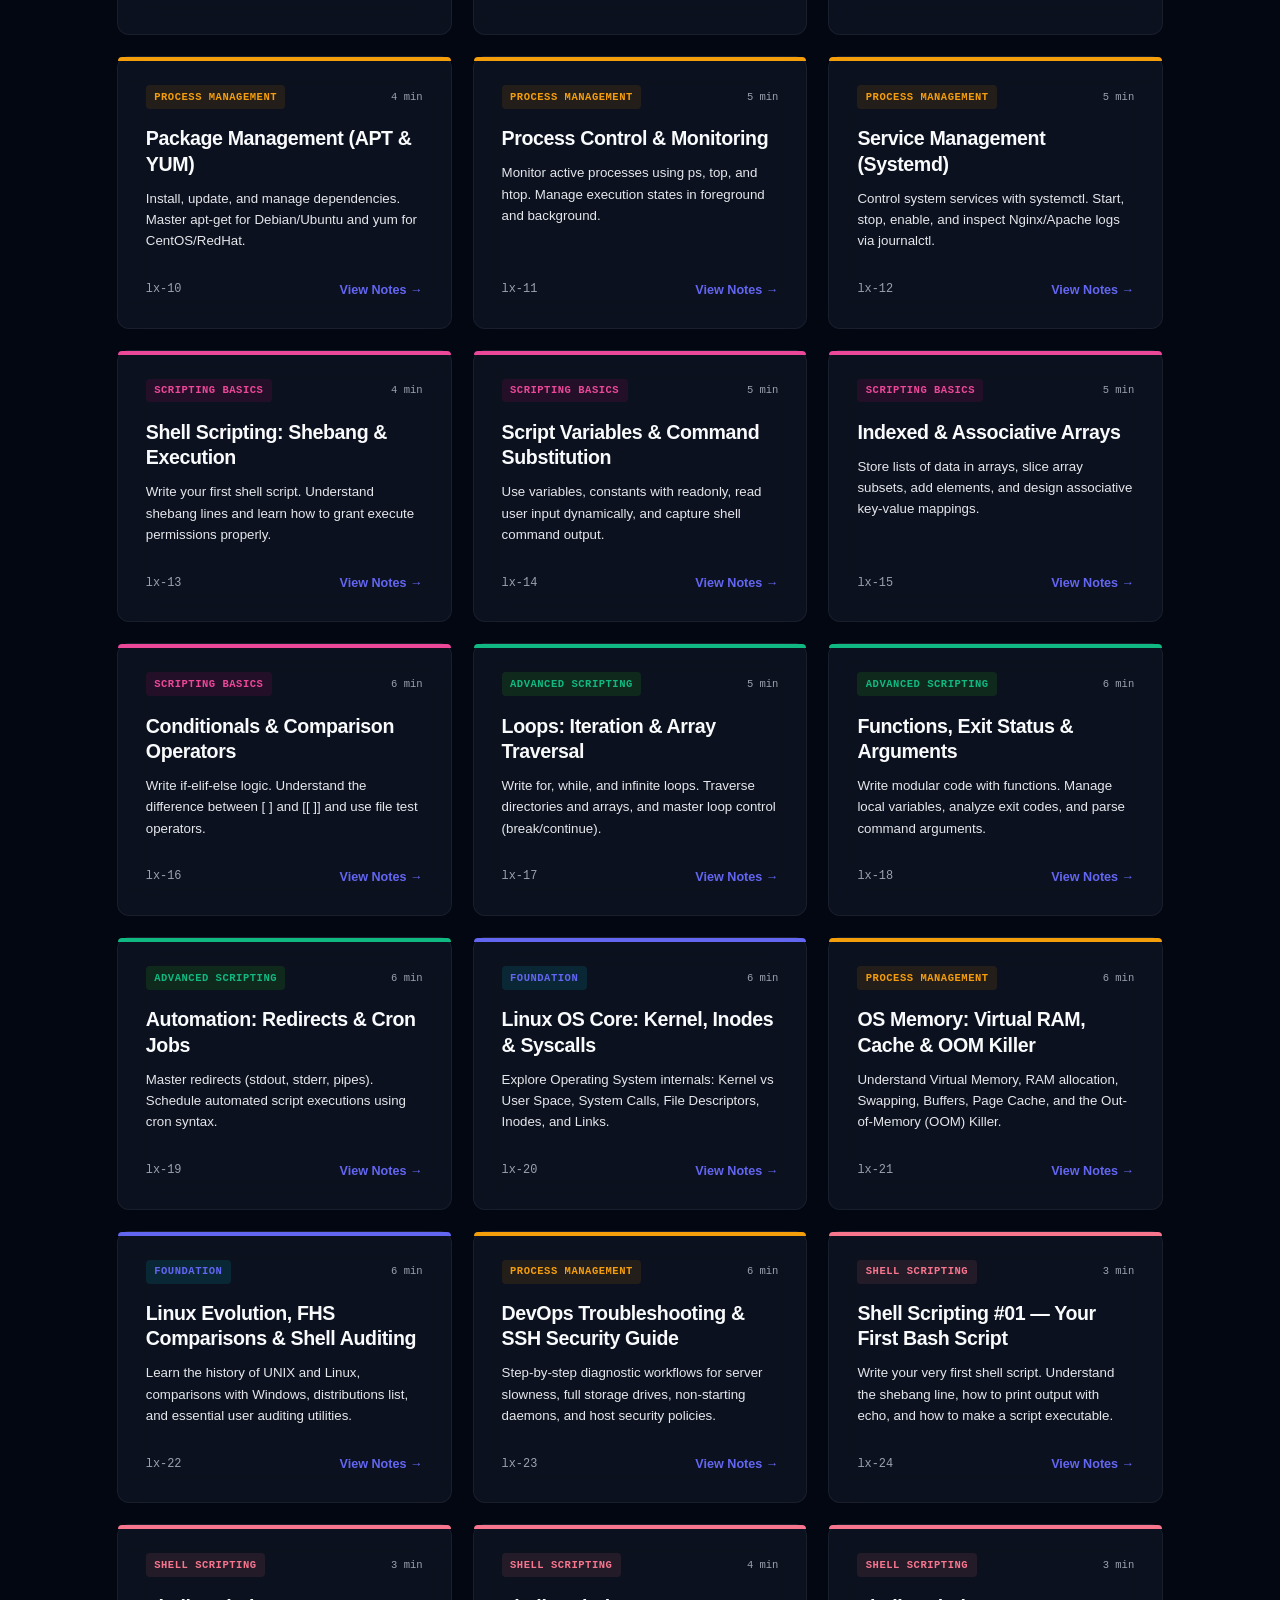
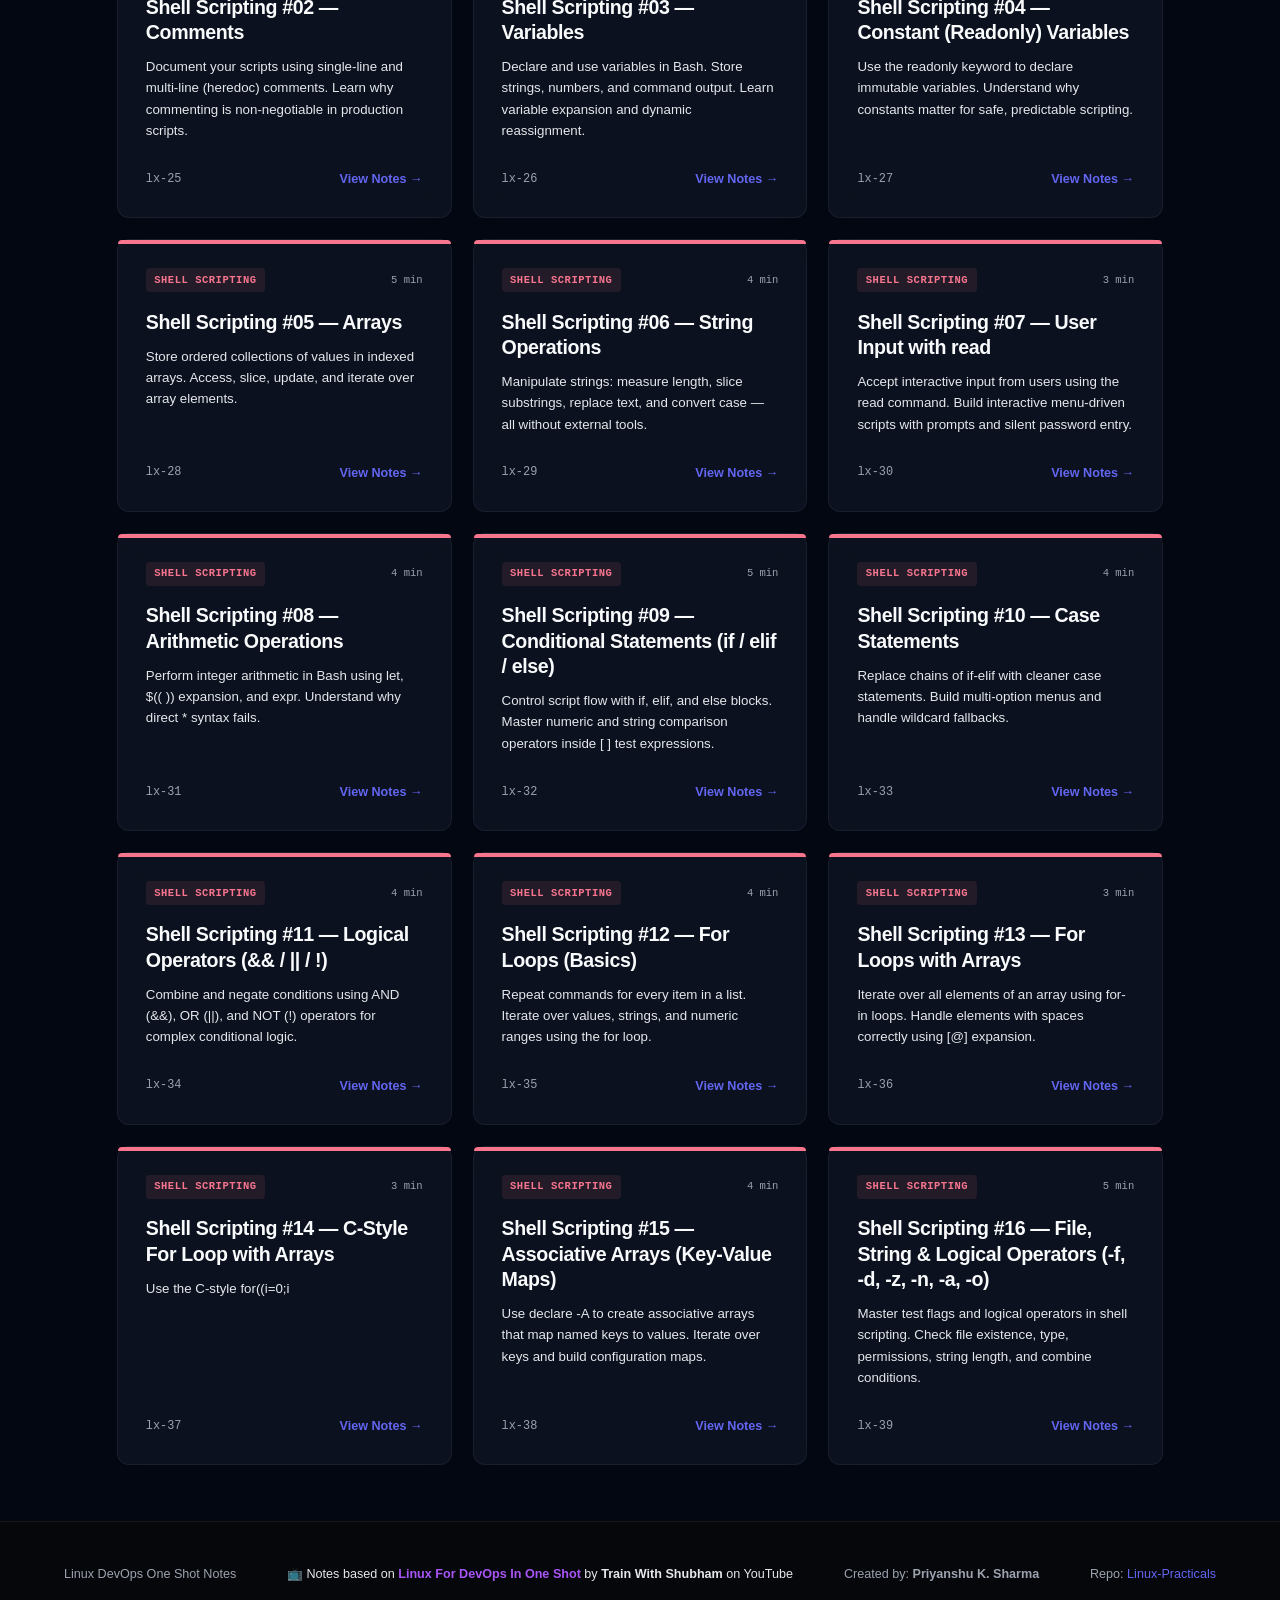
==== commit 99e87511: "docs: update total note count in hero and search sections" ====
--- a/index.html
+++ b/index.html
@@ -50,7 +50,7 @@
         <a class="btn" href="projects.html">Open Projects</a>
       </div>
       <div class="hero-stats" aria-label="Site statistics">
-        <div><strong id="statNotes">38</strong><span>Notes</span></div>
+        <div><strong id="statNotes">39</strong><span>Notes</span></div>
         <div><strong>6</strong><span>Tracks</span></div>
         <div><strong>4</strong><span>DevOps Projects</span></div>
       </div>
@@ -62,7 +62,7 @@
       <span>Search</span>
       <input id="searchInput" type="search" placeholder="Search Linux DevOps notes..." autocomplete="off">
     </label>
-    <div class="visible-count"><strong id="visibleCount">38</strong> visible notes</div>
+    <div class="visible-count"><strong id="visibleCount">39</strong> visible notes</div>
   </section>
 
   <div class="filter-bar" id="filterBar" aria-label="Note category filters">
--- a/assets/css/site.css
+++ b/assets/css/site.css
@@ -683,11 +683,51 @@
 .sidebar-note-list {
   display: none;
   flex-direction: column;
-  padding: 1rem 0 0.5rem;
+  position: absolute;
+  top: calc(100% + 0.5rem);
+  left: 0;
+  width: 100%;
+  max-width: 320px;
+  max-height: 420px;
+  overflow-y: auto;
+  background: rgba(11, 15, 25, 0.95);
+  backdrop-filter: blur(16px);
+  -webkit-backdrop-filter: blur(16px);
+  border: 1px solid var(--border-color);
+  border-radius: var(--radius-md);
+  padding: 1.25rem;
   gap: 1.25rem;
+  z-index: 1000;
+  box-shadow: 0 10px 30px rgba(0, 0, 0, 0.5), 0 0 20px rgba(139, 92, 246, 0.15);
+  scrollbar-width: thin;
+  scrollbar-color: var(--border-color) transparent;
+}
+.sidebar-note-list::-webkit-scrollbar {
+  width: 6px;
+}
+.sidebar-note-list::-webkit-scrollbar-track {
+  background: transparent;
+}
+.sidebar-note-list::-webkit-scrollbar-thumb {
+  background: var(--border-color);
+  border-radius: 3px;
+}
+.sidebar-note-list::-webkit-scrollbar-thumb:hover {
+  background: var(--accent-purple);
+}
+@keyframes slideDownFade {
+  from {
+    opacity: 0;
+    transform: translateY(-8px);
+  }
+  to {
+    opacity: 1;
+    transform: translateY(0);
+  }
 }
 .sidebar-note-list.open {
   display: flex;
+  animation: slideDownFade 0.2s cubic-bezier(0.16, 1, 0.3, 1) forwards;
 }
 .sidebar-track-group {
   display: flex;
@@ -963,6 +1003,7 @@
   }
   .hero-illustration {
     margin-top: 1.25rem;
+    align-self: center;
     justify-content: center; /* Center on small screens */
     max-width: 320px;
   }
@@ -1006,7 +1047,7 @@
   .catalog { grid-template-columns: 1fr; padding: 0 1rem 3rem; }
   .search-box input { padding: 0.6rem 1rem 0.6rem 3.5rem; }
   .note-header h1 { font-size: 1.8rem; }
-  .site-footer { padding: 1.25rem 1rem; font-size: 0.95rem; display: flex; flex-direction: column; gap: 0.5rem; }
+  .site-footer { padding: 1.25rem 1rem; font-size: 0.95rem; display: flex; flex-direction: row; justify-content: space-between; align-items: center; flex-wrap: wrap; gap: 0.75rem; }
 }
 
 .terminal-content .c-variable { color: #e0af68; }
@@ -1319,21 +1360,21 @@
 
 .site-footer {
   display: flex;
-  flex-direction: column;
-  align-items: center;
-  justify-content: center;
-  gap: 0.75rem;
-  padding: 3rem 1.5rem 4rem;
+  flex-direction: row;
+  align-items: center;
+  justify-content: space-between;
+  flex-wrap: wrap;
+  gap: 1.5rem;
+  padding: 3rem clamp(1rem, 5%, 5%) 4rem;
   box-sizing: border-box;
   width: 100%;
   border-top: 1px solid var(--border-color);
   background: #05070a;
-  text-align: center;
   font-size: 0.9rem;
   color: var(--text-muted);
 }
 .site-footer span {
-  display: block;
+  display: inline-block;
 }
 .footer-credit {
   color: var(--text-secondary);
@@ -1601,9 +1642,11 @@
 
   /* ── Footer ── */
   .site-footer {
-    flex-direction: column;
-    text-align: center;
-    gap: 0.5rem;
+    flex-direction: row;
+    justify-content: space-between;
+    align-items: center;
+    flex-wrap: wrap;
+    gap: 1rem;
     padding: 1.5rem 1.25rem;
   }
 
